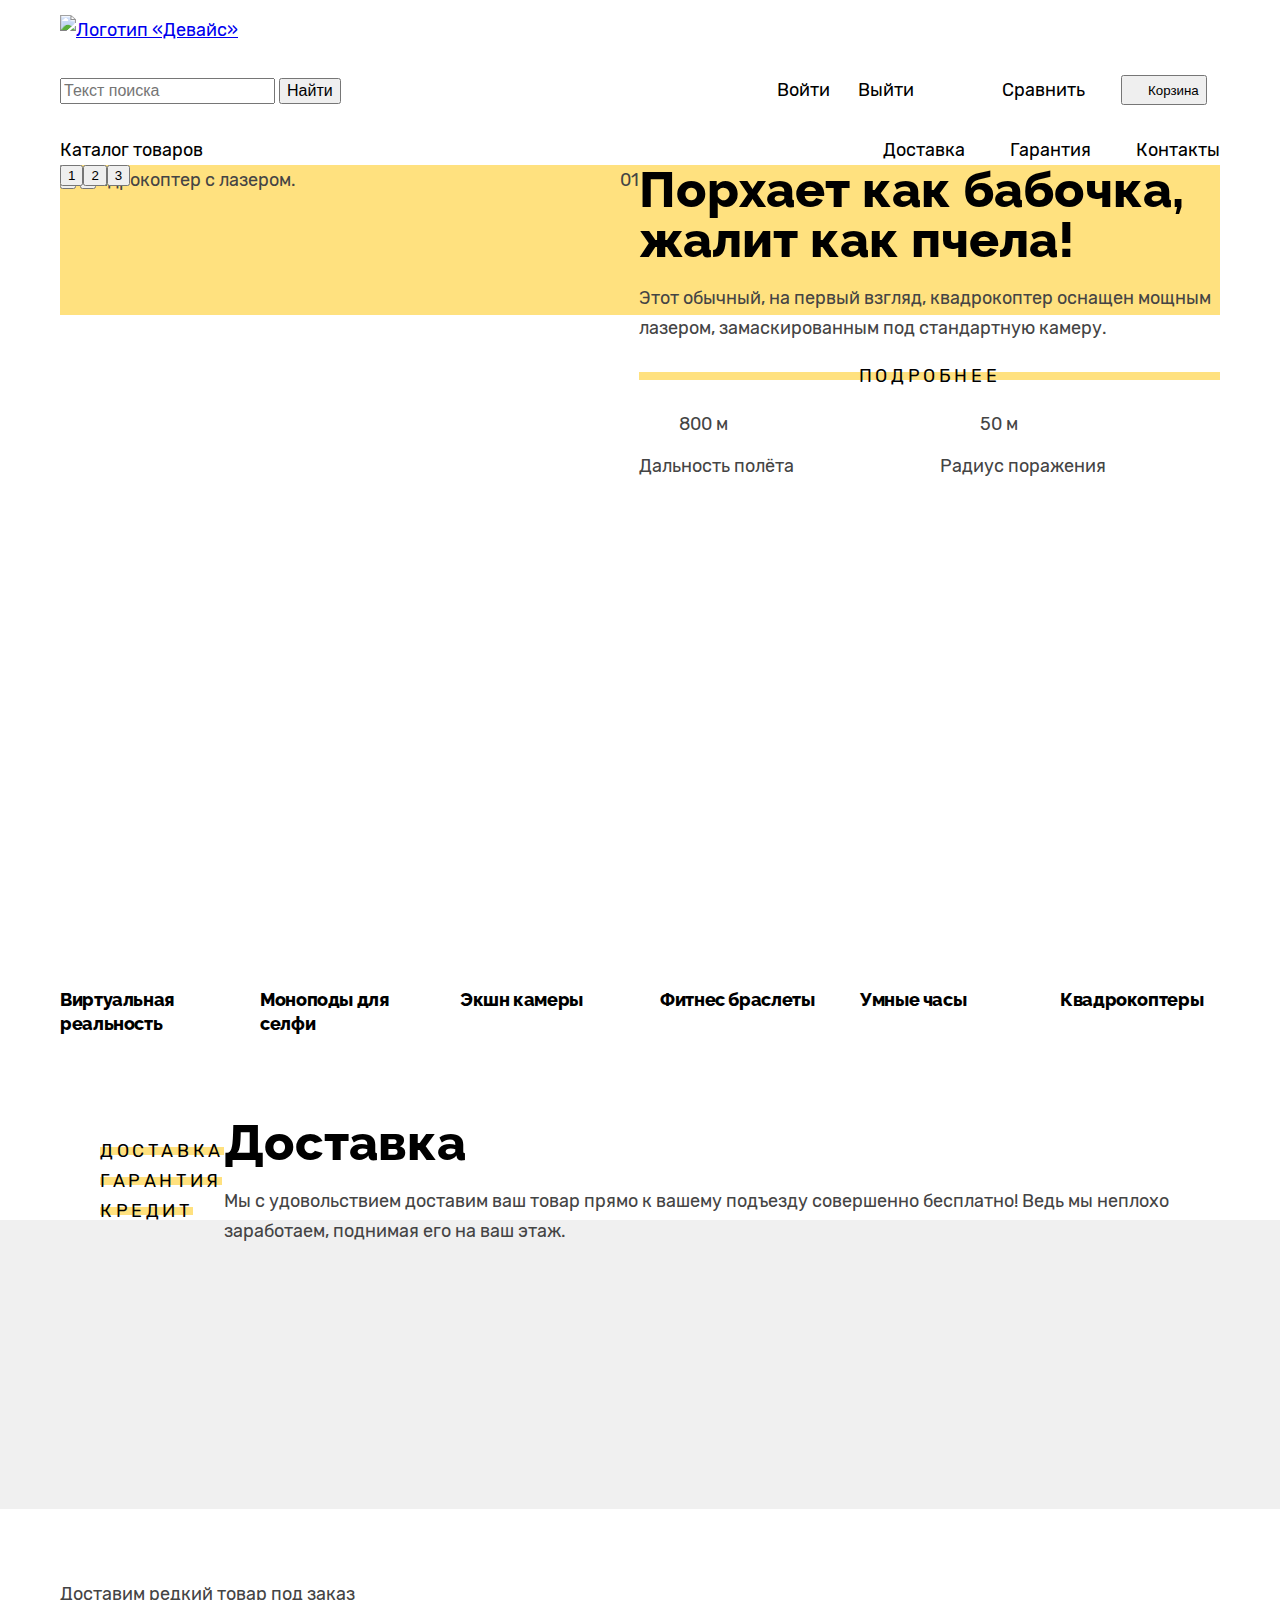
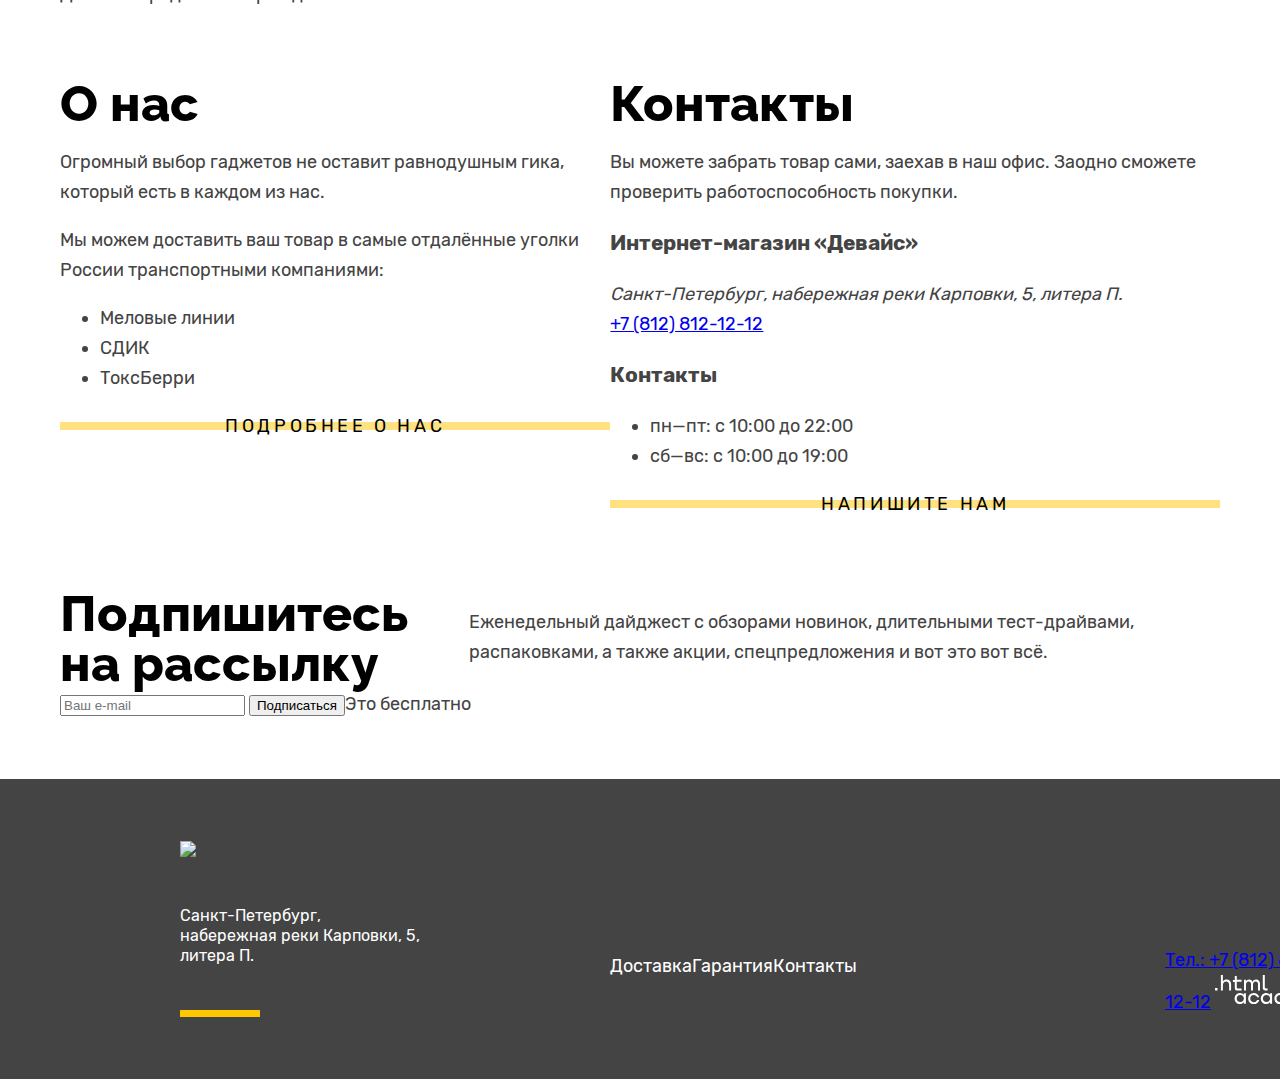
==== index.html @ 14bb74b5 "Исправляет сетки футера и дополняет стили" ====
<!DOCTYPE html>
<html lang="ru">
  <head>
    <meta charset="utf-8">
    <title>HTML Academy: Девайс</title>
    <link rel="stylesheet" href="/styles/styles.css">
  </head>
  <body>
    <header class="page-header container">
      <a class="logo-header-link" href="index.html">
        <img class="logo-header" src="/images/header/logo-header.svg" alt="Логотип «Девайс»">
      </a>
      <div class="navigation-user-wrapper">
        <form class="navigation-user-form" action="https://echo.htmlacademy.ru/" method="post">
          <label class="navigation-user-form-label">
            <input class="navigation-user-form-field text-small-additional" type="search" name="searchquery" placeholder="Текст поиска">
            <span class="visually-hidden">Поиск</span>
          </label>
          <button class="navigation-user-form-button text-small-additional" type="submit">Найти</button>
        </form>
        <ul class="navigation-user-list">
          <li class="navigation-user-item navigation-user-item-wrapper">
            <a class="navigation-user-item-link user-icon" href="#">Войти</a>
            <a class="navigation-user-item-link hidden-menu-item" href="#">Выйти</a>
          </li>
          <li class="navigation-user-item navigation-user-item-wrapper">
            <a class="navigation-user-item-link compare-icon" href="#">Сравнить</a>
            <button class="navigation-item-button cart-icon" type="button">Корзина</button>
            <div class="cart-popover popover-open">
              <ul class="cart-popover-product-list">
                <li class="cart-tooltp-product-item">
                  <p class="cart-popover-product">
                    <img class="cart-popover-product-img" src="images/header/product-selfie-stick.jpg" width="39" height="43" alt="Любительская селфи-палка">
                    <span class="cart-popover-product-text">Любительская селфи-палка</span>
                  </p>
                  <button class="cart-">
                    <span class="visually hidden">Закрыть окно</span>
                  </button>
                </li>
                <li class="cart-tooltp-product-item">
                  <p class="cart-popover-product">
                    <img class="cart-popover-product-img" src="images/header/product-professional-selfie-stick.jpg" width="39" height="43" alt="Профессиональная селфи-палка">
                    <span class="cart-popover-product-text">Профессиональная селфи-палка</span>
                  </p>
                  <button class="cart-">
                    <span class="visually hidden">Закрыть окно</span>
                  </button>
                </li>
              </ul>
              <p class="cart-popover-total">
                <span class="cart-popover-title">Товаров: 2</span>
                <span class="cart-popover-title">Сумма: 2000 ₽</span>
              </p>
              <a class="cart-popover-button" href="cart.html">Открыть корзину</a>
            </div>
          </li>
        </ul>
      </div>
      <nav class="header-navigation">
        <ul class="navigation-list">
          <li class="navigation-item">
            <a class="navigation-link" href="#">Каталог товаров<span class="navigation-link-icon"></span></a>
            <ul class="subcatalog-list">
              <li class="subcatalog-item">
                <a class="subcatalog-link" href="virtual-reality.html">Виртуальная реальность</a>
              </li>
              <li class="subcatalog-item">
                <a class="subcatalog-link" href="monopodes.html">Моноподы для селфи</a>
              </li>
              <li class="subcatalog-item">
                <a class="subcatalog-link" href="action-cams.html">Экшн-камеры</a>
              </li>
              <li class="subcatalog-item">
                <a class="subcatalog-link" href="fitness-trackers.html">Фитнес браслеты</a>
              </li>
              <li class="subcatalog-item">
                <a class="subcatalog-link" href="smartwatches.html">Умные часы</a>
              </li>
              <li class="subcatalog-item">
                <a class="subcatalog-link" href="quadcopters.html">Квадрокоптеры</a>
              </li>
            </ul>
          </li>
          <li class="navigation-item">
            <a class="navigation-link" href="#">Доставка</a>
          </li>
          <li class="navigation-item">
            <a class="navigation-link" href="#">Гарантия</a>
          </li>
          <li class="navigation-item">
            <a class="navigation-link" href="#">Контакты</a>
          </li>
        </ul>
      </nav>
    </header>
    <main class="main-index">
      <h1 class="visually-hidden">Интернет-магазин электроники «Девайс»</h1>
      <section class="promo-slider container">
        <h2 class="visually-hidden">Популярные товары</h2>
        <div class="controls">
          <button class="previous-button" type="button">
            <span class="visually-hidden">Предыдущий товар</span>
          </button>
          <button class="next-button" type="button">
            <span class="visually-hidden">Следующий товар</span>
          </button>
        </div>
        <div class="pagination">
          <button class="dot-button" type="button">
            <span class="visually_hidden">1</span>
          </button>
          <button class="dot-button" type="button">
            <span class="visually_hidden">2</span>
          </button>
          <button class="dot-button" type="button">
            <span class="visually_hidden">3</span>
          </button>
        </div>
        <div class="slide">
          <img class="promo-goods-1" src="/images/index/slider-1.png" width="560" height="560" alt="Квадрокоптер с лазером.">
          <span class="promo-slider-number">01</span>
          <div class="slide-description-wrapper">
            <h3 class="promo-slider-title main-title">Порхает как бабочка, жалит как пчела!</h3>
            <p class="promo-slider-description">
              Этот обычный, на первый взгляд, квадрокоптер оснащен мощным лазером, замаскированным под стандартную камеру.
            </p>
            <a class="promo-slider-button button" href="#">Подробнее</a>
            <dl class="advantage-list">
              <dt class="advantage-description">Дальность полёта</dt>
              <dd class="advantage-title">800 м</dd>
              <dt class="advantage-description">Радиус поражения</dt>
              <dd class="advantage-title">50 м</dd>
            </dl>
          </div>
        </div>
        <div class="slide">
          <img class="promo-goods-2" src="/images/index/slider-2.png" width="560" height="560" alt="Фитнес браслет Пуабэй.">
          <span class="promo-slider-number">02</span>
          <h3 class="promo-slider-title">Худеем правильно!</h3>
          <p class="promo-slider-description">
            Мотивирующие фитнес-браслеты помогут найти в себе силы не пропускать занятия и соблюдать диету.
          </p>
          <a class="promo-slider-button button" href="#">Подробнее</a>
          <dl class="advantage-list">
            <dt class="advantage-description">Без подзарядки</dt>
            <dd class="advantage-title">48 часов</dd>
          </dl>
        </div>
        <div class="slide">
          <img class="promo-goods-3" src="/images/index/slider-3.png" width="560" height="560" alt="Селфи палица.">
          <span class="promo-slider-number">03</span>
          <h3 class="promo-slider-title">Делай селфи, как Бен Стиллер!</h3>
          <p class="promo-slider-description">
            Самая длинная палка для селфи доступна в нашем магазине. Восемь (Восемь, Карл!) метров длиной и весом всего 5 кг.
          </p>
          <a class="promo-slider-button button" href="#">Подробнее</a>
          <dl class="advantage-list">
            <dt class="advantage-description">Длина палки</dt>
            <dd class="advantage-title">8,5 м</dd>
            <dt class="advantage-description">Вес палки</dt>
            <dd class="advantage-title">5 кг</dd>
            <dt class="advantage-description">Материал</dt>
            <dd class="advantage-title">Карбон</dd>
          </dl>
        </div>
      </section>
      <section class="goods-categories container">
        <h2 class="visually-hidden">Категории товаров</h2>
        <ul class="category-list">
          <li class="category-item">
            <a class="category-link" href="virtual-reality.html">Виртуальная реальность</a>
          </li>
          <li class="category-item">
            <a class="category-link" href="monopodes.html">Моноподы для селфи</a>
          </li>
          <li class="category-item">
            <a class="category-link" href="action-cams.html">Экшн камеры</a>
          </li>
          <li class="category-item">
            <a class="category-link" href="fitness-trackers.html">Фитнес браслеты</a>
          </li>
          <li class="category-item">
            <a class="category-link" href="smartwatches.html">Умные часы</a>
          </li>
          <li class="category-item">
            <a class="category-link" href="quadcopters.html">Квадрокоптеры</a>
          </li>
        </ul>
      </section>
      <section class="services">
        <h2 class="visually-hidden">Сервисы</h2>
        <div class="services-wrapper container">
          <ul class="services-list">
            <li class="services-item services-item-active">
              <button class="services-button button button-active" type="button">Доставка</button>
            </li>
            <li class="services-item">
              <button class="services-button button" type="button">Гарантия</button>
            </li>
            <li class="services-item">
              <button class="services-button button" type="button">Кредит</button>
            </li>
          </ul>
          <div class="service-description service-description-active">
            <h3 class="services-title main-title">Доставка</h3>
            <p class="services-description">
              Мы с удовольствием доставим ваш товар прямо
              к вашему подъезду совершенно бесплатно! Ведь
              мы неплохо заработаем, поднимая его на ваш этаж.
            </p>
          </div>
          <div class="service-description">
            <h3 class="services-title main-title">Гарантия</h3>
            <p class="services-description">
              Если из-за возгорания купленного у нас товара у вас
              сгорит дом — не переживайте, мы выдадим вам новый.
              Товар, не дом, конечно же.
            </p>
          </div>
          <div class="service-description">
            <h3 class="services-title main-title">Кредит</h3>
              <p class="services-description">
                Залезть в долговую яму стало проще!
                Кредитные консультанты подберут для вас наиболее выгодные условия кредита.
                Выгодные для банка, разумеется.
              </p>
          </div>
        </div>
      </section>
      <section class="special-offer container">
        <h2 class="visually-hidden"><span class="visually-hidden">Дополнительная услуга</span></h2>
        <p class="special-offer-text">
          Доставим редкий товар под заказ
        </p>
      </section>
      <section class="company-info container">
        <h2 class="visually-hidden">О компании и контакты</h2>
        <section class="about-us">
          <h2 class="abouts-us-title main-title">О нас</h2>
          <p class="about-us-text">
            Огромный выбор гаджетов не оставит равнодушным гика, который есть в каждом из нас.
          </p>
          <p class="about-us-text">
            Мы можем доставить ваш товар в самые отдалённые уголки России транспортными компаниями:
          </p>
          <ul class="about-us-list">
            <li class="about-us-item">Меловые линии</li>
            <li class="about-us-item">СДИК</li>
            <li class="about-us-item">ТоксБерри</li>
          </ul>
          <a class="about-us-button button" href="about.html">Подробнее о нас</a>
        </section>
        <section class="contacts">
          <h2 class="contacts-title main-title">Контакты</h2>
          <p class="contacts-text">
            Вы можете забрать товар сами, заехав в наш офис. Заодно сможете проверить работоспособность покупки.
          </p>
          <h3 class="contacts-subtitle">Интернет-магазин «Девайс»</h3>
          <div class="contacts-text">
            <address class="contacts-text">
              Санкт-Петербург, набережная реки Карповки, 5, литера П.
            </address>
            <a class="contacts-phone" href="tel:+7(812)812-12-12">+7 (812) 812-12-12</a>
          </div>
          <h3 class="contacts-subtitle">Контакты</h3>
          <ul class="contacts-text">
            <li class="contacts-text-working-hours">пн—пт: с <time>10:00</time> до <time>22:00</time></li>
            <li class="contacts-text-working-hours">сб—вс: с <time>10:00</time> до <time>19:00</time></li>
          </ul>
          <a class="contacts-button button" href="contact_us.html">Напишите нам</a>
        </section>
      </section>
      <section class="subscription container">
        <div class="subscription-title-description-wrapper">
          <h2 class="subscription-title main-title">Подпишитесь на рассылку</h2>
          <p class="subscription-description">
            Еженедельный дайджест с обзорами новинок,
            длительными тест-драйвами, распаковками, а также акции, спецпредложения и вот это вот всё.
          </p>
        </div>
        <div class="subscription-form-wrapper">
          <form class="subscription-form" action="https://echo.htmlacademy.ru/" method="post">
            <label class="subscription-form-label">
              <span class="visually-hidden"> Поле подписки на рассылку</span>
              <input class="subscription-form-field" name="e-mail" type="email" placeholder="Ваш e-mail">
            </label>
            <button class="subscription-form-button">Подписаться</button>
          </form>
          <span class="subscription-form-text">Это бесплатно</span>
        </div>
      </section>
    </main>
    <footer class="page-footer">
      <div class="footer-wrapper container">
        <div class="logo-address-wrapper">
          <img class="logo-footer" src="/images/footer/logo-footer.svg" alt="Логотип «Девайс»">
          <address class="footer-address text-small-additional">
          Санкт-Петербург, набережная реки Карповки, 5, литера П.
          </address>
        </div>
        <div class="navigation-social-wrapper">
          <nav class="footer-navigation">
            <ul class="footer-navigation-list">
              <li class="footer-navigation-item second-title-white">Доставка</li>
              <li class="footer-navigation-item second-title-white">Гарантия</li>
              <li class="footer-navigation-item second-title-white">Контакты</li>
            </ul>
          </nav>
          <ul class="footer-social-list">
            <li class="footer-social-item">
              <a class="footer-social-link footer-social-tg" href="https://t.me/htmlacademy">
                <span class="visually-hidden">Телеграмм</span>
              </a>
            </li>
            <li class="footer-social-item">
              <a class="footer-social-link footer-social-yt" href="https://www.youtube.com/user/htmlacademyru">
                <span class="visually-hidden">Ютуб</span>
              </a>
            </li>
            <li class="footer-social-item">
              <a class="footer-social-link footer-social-tw" href="https://twitter.com/htmlacademy_ru">
                <span class="visually-hidden">Твиттер</span>
              </a>
            </li>
          </ul>
        </div>
        <div class="phone-author-wrapper">
          <a class="footer-phone" href="tel:+78128121212">Тел.: +7 (812) 812-12-12</a>
          <a class="footer-author-logo-link" href="https://htmlacademy.ru/">
            <svg class="footer-author-logo" width="115" height="33" xmlns="http://www.w3.org/2000/svg" aria-label="Логотип htmlacademy">
              <path fill="none" d="M0 12.9v2.6h2.5v-2.6H0ZM11.6 4.5c-1.6 0-2.8.7-3.6 1.7h-.1V0h-2v15.5h2v-5.3c0-2.1 1.3-3.6 3.3-3.6 1.8 0 2.9 1.4 2.9 3.2v5.7h2V9.4c.1-3-1.8-4.9-4.5-4.9ZM26.6 4.8h-4.8V1.1h-2v3.8h-1.9v2h1.9v6c0 1.7 1 2.7 2.7 2.7h4.1v-2h-3.7c-.7 0-1.1-.4-1.1-1.1V6.8h4.8v-2ZM41.1 4.6c-1.6 0-2.9.8-3.5 2.1h-.1c-.6-1.2-1.8-2.1-3.4-2.1-1.4 0-2.5.8-3.1 1.8h-.1V4.8H29v10.6h2V10c0-2 1-3.5 2.6-3.5 1.5 0 2.4 1 2.4 2.6v6.3h2V9.8c0-2.4 1.4-3.3 2.6-3.3 1.5 0 2.4 1 2.4 2.6v6.3h2V8.9c.1-2.5-1.4-4.3-3.9-4.3ZM47.8 12.7c0 1.7 1 2.7 2.8 2.7h2v-2h-1.7c-.7 0-1.1-.4-1.1-1.1V0h-2v12.7ZM28.9 19.7c-.9-1.1-2.2-1.8-3.9-1.8-3.1 0-5.4 2.3-5.4 5.6s2.3 5.6 5.4 5.6c1.8 0 3-.8 3.8-1.9h.1v1.6h2V18.2h-2v1.5Zm-3.6 7.4c-2.2 0-3.6-1.6-3.6-3.6s1.4-3.6 3.6-3.6 3.6 1.6 3.6 3.6c0 1.9-1.4 3.6-3.6 3.6ZM44.2 22c-.5-2.4-2.6-4.1-5.4-4.1a5.4 5.4 0 0 0-5.6 5.6c0 3.1 2.2 5.6 5.6 5.6 2.8 0 4.9-1.8 5.4-4.2h-2.1a3.4 3.4 0 0 1-3.3 2.3c-2.2 0-3.6-1.6-3.6-3.6s1.4-3.6 3.6-3.6c1.6 0 2.8 1 3.3 2.2h2.1V22ZM55.1 19.7c-.9-1.1-2.2-1.8-3.9-1.8-3.1 0-5.4 2.3-5.4 5.6s2.3 5.6 5.4 5.6c1.8 0 3-.8 3.8-1.9h.1v1.6h2V18.2h-2v1.5Zm-3.6 7.4c-2.2 0-3.6-1.6-3.6-3.6s1.4-3.6 3.6-3.6 3.6 1.6 3.6 3.6c0 1.9-1.5 3.6-3.6 3.6ZM68.7 19.8c-.9-1.1-2.2-1.9-3.9-1.9-3.1 0-5.4 2.3-5.4 5.6s2.2 5.6 5.4 5.6c1.7 0 3-.8 3.8-1.8h.1v1.5h2V13.4h-2v6.4Zm-3.6 7.3c-2.2 0-3.6-1.6-3.6-3.6s1.4-3.6 3.6-3.6 3.6 1.6 3.6 3.6c-.1 2-1.5 3.6-3.6 3.6ZM78.3 17.9c-3.3 0-5.5 2.5-5.5 5.6 0 3 2.1 5.6 5.5 5.6 2.5 0 4.5-1.3 5.2-3.6h-2.1c-.5 1-1.6 1.6-3 1.6-1.9 0-3.3-1.3-3.4-2.9h8.8c.2-3.6-2-6.3-5.5-6.3Zm0 1.9c1.7 0 3 1 3.3 2.6h-6.5c.3-1.5 1.5-2.6 3.2-2.6ZM98.2 17.9c-1.6 0-2.9.8-3.6 2h-.1c-.6-1.2-1.8-2-3.4-2-1.4 0-2.5.7-3.1 1.8v-1.5h-1.9v10.6h2v-5.4c0-2 1-3.4 2.6-3.5 1.5 0 2.4 1 2.4 2.6v6.3h2v-5.6c0-2.4 1.4-3.3 2.6-3.3 1.5 0 2.4 1 2.4 2.6v6.3h2v-6.5c.1-2.6-1.4-4.4-3.9-4.4ZM109.4 27l-3.6-8.9h-2.2l4.8 11.6c-.3.9-.7 1.2-1.7 1.2h-2.5v2h2.5c1.8 0 2.8-.8 3.5-2.6l4.7-12.2h-2.1l-3.4 8.9Z" fill="none"/>
            </svg>
          </a>
        </div>
      </div>
    </footer>
  </body>
</html>
---- styles/styles.css ----
/* FONTS */
@font-face {
  font-family: "Raleway";
  font-style: normal;
  font-weight: 800;
  src: url("../fonts/raleway/raleway-800.woff2") format(woff2);
  font-display: swap;
}

@font-face {
  font-family: "Rubik";
  font-style: normal;
  font-weight: 400;
  src: url("../fonts/rubik/rubik-400.woff2") format(woff2);
  font-display: swap;
}

@font-face {
  font-family: "Rubik";
  font-style: normal;
  font-weight: 700;
  src: url("../fonts/rubik/rubik-700.woff2") format(woff2);
  font-display: swap;
}

/* COMMON STYLES */
html {
  height: 100%;
}

body {
  display: flex;
  flex-direction: column;
  min-height: 100%;
  width: 100%;
  margin: 0;
  font-family: "Rubik", sans-serif;
  font-style: normal;
  font-weight: 400;
  font-size: 18px;
  line-height: 30px;
  color: #444444;
  background-color: #ffffff;
}

*, ::before, ::after {
  box-sizing: border-box;
}

.container {
  width: 1240px;
  padding: 0 40px;
  margin: 0 auto;
}

img {
  display: block;
  max-width: 100%;
  object-fit: contain;
}

.visually-hidden {
  clip: rect(0 0 0 0);
  -webkit-clip-path: inset(50%);
          clip-path: inset(50%);
  height: 1px;
  overflow: hidden;
  position: absolute;
  white-space: nowrap;
  width: 1px;
}

/* TEXT, TITLES AND LINKS */
/* Text */
.text-bold {
  font-weight: 700;
  line-height: 20px;
  letter-spacing: -0.02em;
  color: #000000;
}

.text-small {
  font-size: 14px;
  line-height: 20px;
  color: #000000;
}

.text-small-additional {
  font-size: 16px;
  line-height: 20px;
  color: #000000;
}

/* Titles */
.main-title {
  padding: 0;
  margin: 0;
  font-family: "Raleway", sans-serif;
  font-style: normal;
  font-weight: 800;
  font-size: 50px;
  line-height: 50px;
  color: #000000;
}

.second-title {
  padding: 0;
  margin: 0;
  font-family: "Raleway", sans-serif;
  font-style: normal;
  font-weight: 800;
  font-size: 18px;
  line-height: 21px;
  letter-spacing: 0.2em;
  text-transform: uppercase;
  color: #000000;
}

.second-title-white {
  color: #ffffff;
}

.third-title {
  padding: 0;
  margin: 0;
  font-style: normal;
  font-weight: 700;
  font-size: 24px;
  line-height: 30px;
  color: #000000;
}

/* Links */
.link {
  font-style: normal;
  font-weight: 400;
  font-size: 18px;
  line-height: 30px;
  color: #000000;
}

.link-small {
  font-size: 16px;
  line-height: 20px;
  text-decoration-line: underline;
  color: #000000;
}

/* BUTTONS */
.button {
  position: relative;
  display: block;
  font-family: "Raleway";
  font-weight: 800;
  font-size: 18px;
  line-height: 21px;
  text-align: center;
  letter-spacing: 0.2em;
  text-transform: uppercase;
  text-decoration-line: none;
  color: #000000;
  padding: 0;
  border: none;
  font: inherit;
  background-color: transparent;
  cursor: pointer;
}

.button::before {
  position: absolute;
  top: 50%;
  left: 0;
  width: 100%;
  height: 8px;
  background-color: #ffe17f;
  transform: translateY(-4px);
  z-index: -1;
  content: "";
}

/* HEADER */
/* Common Layout */
.page-header {
  display: grid;
  grid-template-rows: repeat(3, 1fr);
  row-gap: 30px;
  padding-top: 15px;
}

/* User Menu */
.navigation-user-wrapper {
  display: flex;
  flex-wrap: wrap;
  justify-content: space-between;
  align-items: center;
}

.navigation-user-form {
  width: 517px;
  margin-right: 26px;
}

.navigation-user-list {
  display: flex;
  flex-wrap: wrap;
  padding: 0;
  margin: 0;
  list-style-type: none;
}

.navigation-user-item-wrapper {
  display: flex;
  flex-wrap: wrap;
}

.navigation-user-item-wrapper:first-child {
  min-width: 230px;
}

.navigation-user-item-wrapper:last-child {
  margin-left: auto;
  min-width: 240px;
}

.navigation-user-item-link {
  display: block;
  color: #000000;
  text-decoration-line: none;
}

.user-icon {
  padding-left: 27px;
  margin-right: 28px;
}

.compare-icon {
  padding-left: 22px;
  margin-right: 36px;
}

.cart-icon {
  padding-left: 25px;
}

/* Cart Popover */
.popover-open {
  display: none;
}

.cart-popover-product-list {
  list-style-type: none;
  margin: 0;
  padding: 0;
}

.cart-popover-product {
  display: flex;
}

.cart-popover-total {
  display: flex;
  justify-content: space-between;
}

/* Navigation menu */
.navigation-list {
  display: flex;
  flex-wrap: wrap;
  list-style-type: none;
}

.subcatalog-list {
  display: none;
}

.navigation-list {
  margin: 0;
  padding: 0;
  list-style-type: none;
}

.navigation-item:not(:last-child) {
  margin-right: 45px;
}

.navigation-item:first-child {
  margin-right: auto;
}

.navigation-link {
  display: block;
  color: #000000;
  text-decoration-line: none;
}

/* MAIN PAGE */
/* Section - Slider */
.promo-slider {
  position: relative;
  margin-bottom: 70px;
}

.controls {
  position: absolute;
}

.pagination {
  position: absolute;
}

.slide {
  display: flex;
  background: linear-gradient(180deg, #ffe17f 150px, white 150px);
}

.promo-slider-button {
  z-index: 1;
}

.slide:nth-child(5), .slide:nth-child(6) {
  display: none;
}

.advantage-list {
  display: grid;
  grid-template-columns: 1fr 1fr;
  grid-template-rows: 1fr 1fr;
  column-gap: 20px;
  row-gap: 12px;
}

.advantage-description {
  order: 1;
}

/* Section – Categories */
.goods-categories {
  margin-bottom: 70px;
}

.category-list {
  display: flex;
  flex-wrap: wrap;
  list-style-type: none;
  padding: 0;
  margin: 0;
}

.category-item {
  width: 160px;
  min-height: 253px;
}

.category-item:not(:last-child) {
  margin-right: 40px;
}

.category-link {
  display: block;
  padding-top: 193px;
  text-decoration: none;
  font-family: 'Raleway';
  font-style: normal;
  font-weight: 800;
  font-size: 18px;
  line-height: 24px;
  letter-spacing: -0.02em;
  color: #000000;
}

/* Section – Services */
.services {
  min-height: 391px;
  background: linear-gradient(180deg, white 102px, #F0F0F0 102px);
  margin-bottom: 70px;
}

.services-list {
  z-index: 1;
  list-style-type: none;
}

.services-wrapper {
  display: flex;
}

.service-description {
  display: none;
}

.service-description-active {
  display: block;
}

/* Section – Special offer */
.special-offer {
  margin-bottom: 70px;
}

/* Section – Company info */
.company-info {
  display: flex;
  margin-bottom: 70px;
}

/* Section – Subscription */
.subscription {
  margin-bottom: 60px;
}

.subscription-title-description-wrapper {
  display: flex;
}

.subscription-form-wrapper {
  display: flex;
}

/* MONOPODES PAGE */
/* Inner Header */
.breadcrumbs {
  display: flex;
  flex-wrap: wrap;
}

/* Main Catalog */
.catalog-products {
  display: flex;
}

/* Search Results */
.sort-order-menu {
  display: flex;
  flex-wrap: wrap;
}

.product-list-container {
  padding: 70px 40px 78px;
  margin-bottom: 44px;
}

.product-list {
  display: grid;
  grid-template-columns: 1fr 1fr;
  grid-template-rows: 1fr 1fr;
  row-gap: 44px;
  column-gap: 40px;;
  margin: 0 auto;
}

.product-card {
  display: flex;
  flex-direction: column;
}

.product-card-description {
  display: flex;
  flex-wrap: wrap;
  justify-content: space-between;
  align-items: center;
}

.product-list-button-more {
  margin: 0 auto;
  margin-bottom: 44px;
}

/* Pagination */
.pagination-container {
  display: flex;
  margin: 0 auto;
}

.pagination {
  display: flex;
}

/* FOOTER */
.page-footer {
  background-color: #444444;
  padding: 62px 140px;
}

.footer-wrapper {
  display: flex;
  justify-content: space-between;
  align-items: flex-end;
  /* grid-template-columns: 239px 119px 444px 183px 175px;
  grid-template-rows: 1fr 35px 1fr 62px 1fr; */
}

.logo-address-wrapper {
  align-self: flex-start;
  width: 240px;
}

.logo-footer {
  margin-bottom: 35px;
}

.footer-address {
  position: relative;
  min-height: 111px;
  color: #ffffff;
  font-style: normal;
}

.footer-address::after {
  position: absolute;
  bottom: 0;
  left: 0;
  width: 80px;
  height: 7px;
  content: "";
  background-color: #ffc700;
}

.navigation-social-wrapper {
  width: 445px;
}

.footer-navigation {
}

.footer-navigation-list {
  display: flex;
  flex-wrap: wrap;
  list-style-type: none;
}

.footer-social-list {
  display: flex;
  flex-wrap: wrap;
  list-style-type: none;
}

.phone-author-wrapper {
  width: 175px;
}

.footer-phone {
}

.footer-author-logo-link {
}

.footer-author-logo path {
  fill: white;
}
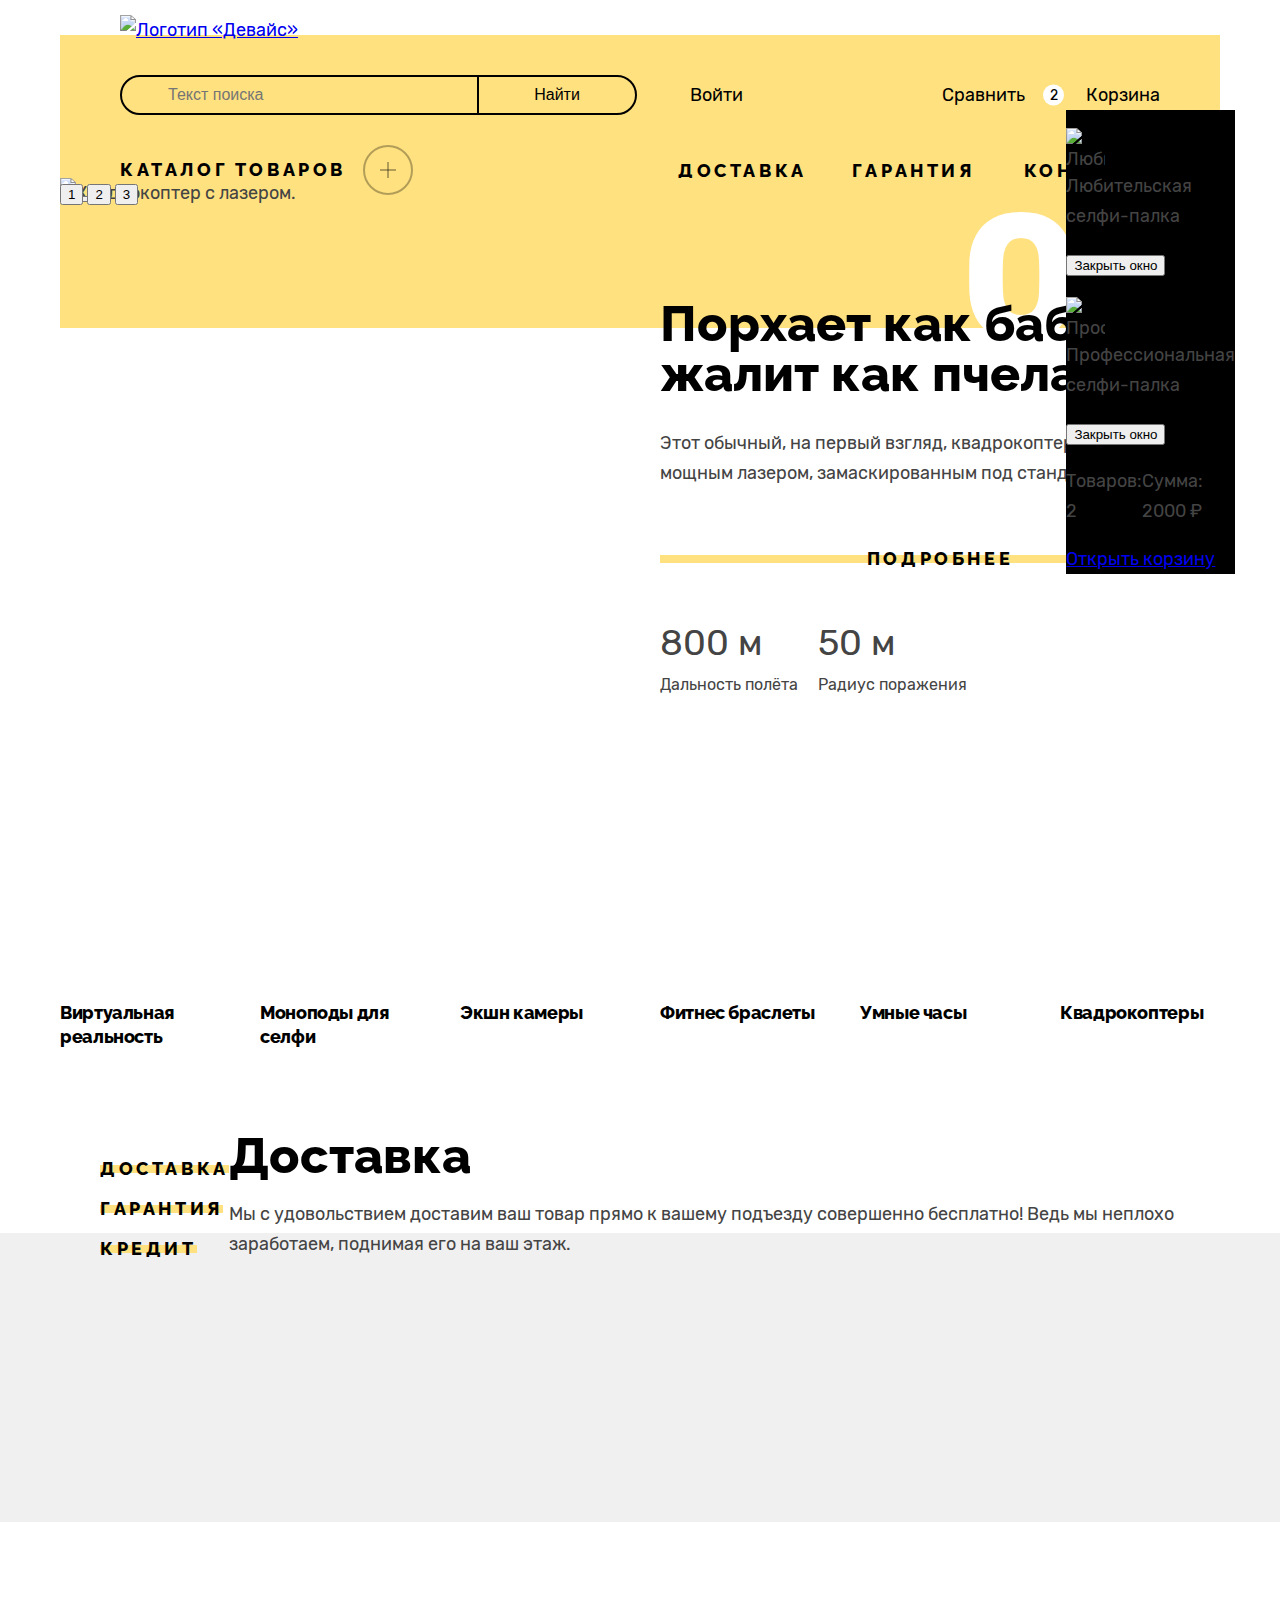
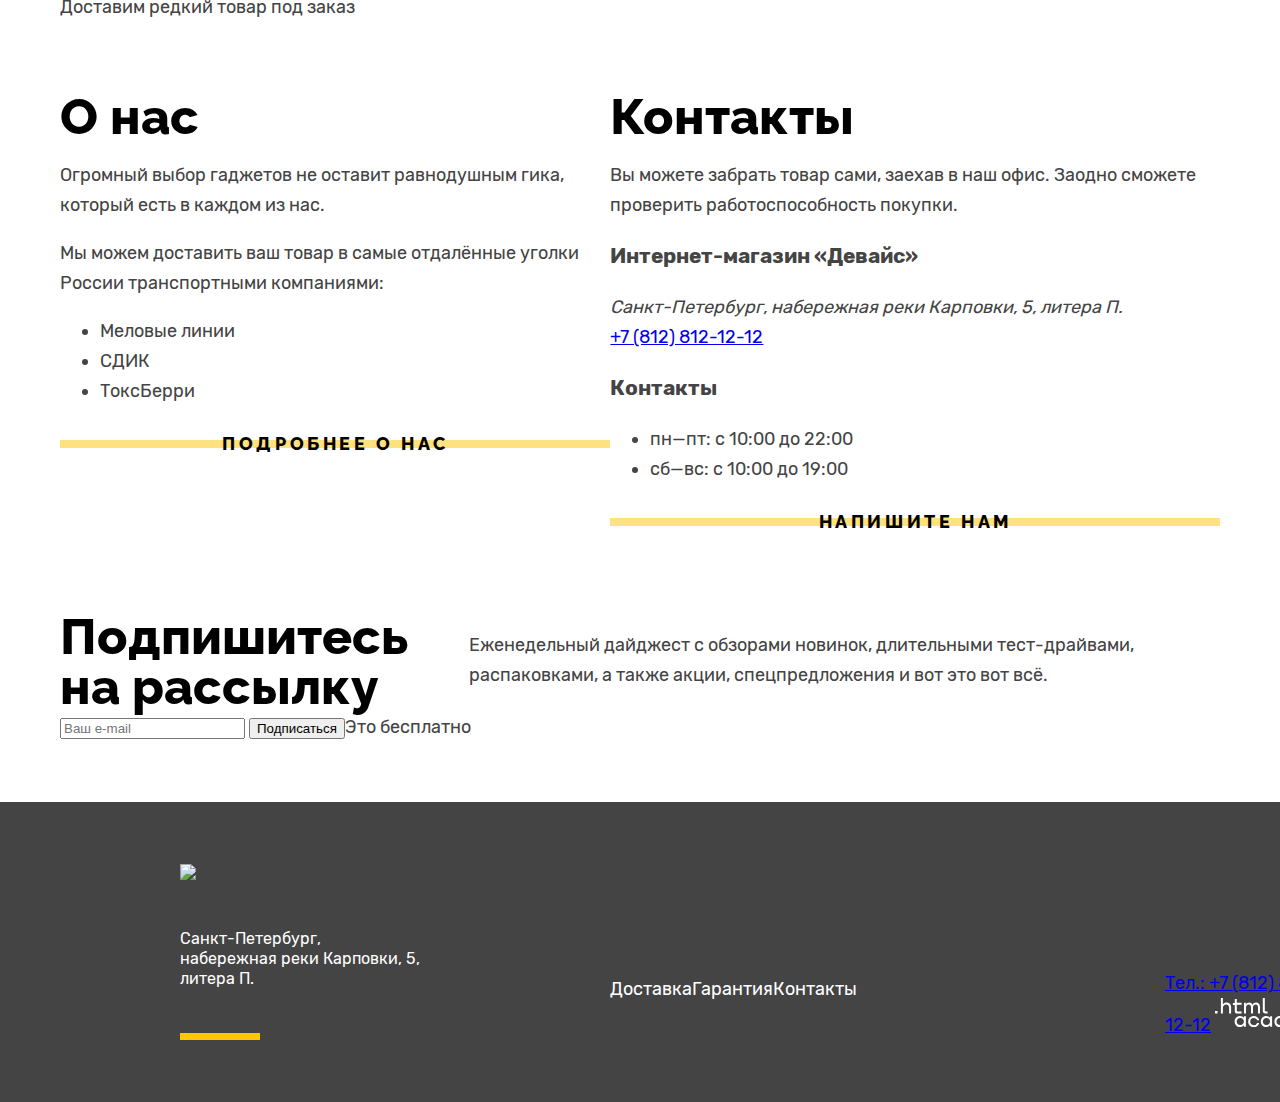
==== commit cdb67fd1: "Добавляет стили хэдера и первого экрана главной страницы" ====
--- a/index.html
+++ b/index.html
@@ -11,7 +11,7 @@
         <img class="logo-header" src="/images/header/logo-header.svg" alt="Логотип «Девайс»">
       </a>
       <div class="navigation-user-wrapper">
-        <form class="navigation-user-form" action="https://echo.htmlacademy.ru/" method="post">
+        <form class="navigation-user-form text-small-additional" action="https://echo.htmlacademy.ru/" method="post">
           <label class="navigation-user-form-label">
             <input class="navigation-user-form-field text-small-additional" type="search" name="searchquery" placeholder="Текст поиска">
             <span class="visually-hidden">Поиск</span>
@@ -19,16 +19,20 @@
           <button class="navigation-user-form-button text-small-additional" type="submit">Найти</button>
         </form>
         <ul class="navigation-user-list">
-          <li class="navigation-user-item navigation-user-item-wrapper">
-            <a class="navigation-user-item-link user-icon" href="#">Войти</a>
-            <a class="navigation-user-item-link hidden-menu-item" href="#">Выйти</a>
-          </li>
-          <li class="navigation-user-item navigation-user-item-wrapper">
-            <a class="navigation-user-item-link compare-icon" href="#">Сравнить</a>
-            <button class="navigation-item-button cart-icon" type="button">Корзина</button>
+          <li class="navigation-user-item navigation-user-item-login navigation-user-item-main">
+            <a class="navigation-user-link" href="#">Войти</a>
+          </li>
+          <li class="navigation-user-item navigation-user-item-logout navigation-user-item-hidden">
+            <a class="navigation-user-link" href="#">Выйти</a>
+          </li>
+          <li class="navigation-user-item navigation-user-item-compare">
+            <a class="navigation-user-link" href="#">Сравнить</a>
+          </li>
+          <li class="navigation-user-item navigation-user-item-cart">
+            <button class="navigation-user-link navigation-user-item-cart" type="button">Корзина</button>
             <div class="cart-popover popover-open">
               <ul class="cart-popover-product-list">
-                <li class="cart-tooltp-product-item">
+                <li class="cart-popover-product-item">
                   <p class="cart-popover-product">
                     <img class="cart-popover-product-img" src="images/header/product-selfie-stick.jpg" width="39" height="43" alt="Любительская селфи-палка">
                     <span class="cart-popover-product-text">Любительская селфи-палка</span>
@@ -59,36 +63,36 @@
       <nav class="header-navigation">
         <ul class="navigation-list">
           <li class="navigation-item">
-            <a class="navigation-link" href="#">Каталог товаров<span class="navigation-link-icon"></span></a>
+            <a class="navigation-link navigation-link-button second-title" href="#">Каталог товаров<span class="navigation-link-icon"></span></a>
             <ul class="subcatalog-list">
               <li class="subcatalog-item">
-                <a class="subcatalog-link" href="virtual-reality.html">Виртуальная реальность</a>
-              </li>
-              <li class="subcatalog-item">
-                <a class="subcatalog-link" href="monopodes.html">Моноподы для селфи</a>
-              </li>
-              <li class="subcatalog-item">
-                <a class="subcatalog-link" href="action-cams.html">Экшн-камеры</a>
-              </li>
-              <li class="subcatalog-item">
-                <a class="subcatalog-link" href="fitness-trackers.html">Фитнес браслеты</a>
-              </li>
-              <li class="subcatalog-item">
-                <a class="subcatalog-link" href="smartwatches.html">Умные часы</a>
-              </li>
-              <li class="subcatalog-item">
-                <a class="subcatalog-link" href="quadcopters.html">Квадрокоптеры</a>
+                <a class="subcatalog-link link-small" href="virtual-reality.html">Виртуальная реальность</a>
+              </li>
+              <li class="subcatalog-item">
+                <a class="subcatalog-link link-small" href="monopodes.html">Моноподы для селфи</a>
+              </li>
+              <li class="subcatalog-item">
+                <a class="subcatalog-link link-small" href="action-cams.html">Экшн-камеры</a>
+              </li>
+              <li class="subcatalog-item">
+                <a class="subcatalog-link link-small" href="fitness-trackers.html">Фитнес браслеты</a>
+              </li>
+              <li class="subcatalog-item">
+                <a class="subcatalog-link link-small" href="smartwatches.html">Умные часы</a>
+              </li>
+              <li class="subcatalog-item">
+                <a class="subcatalog-link link-small" href="quadcopters.html">Квадрокоптеры</a>
               </li>
             </ul>
           </li>
           <li class="navigation-item">
-            <a class="navigation-link" href="#">Доставка</a>
+            <a class="navigation-link second-title" href="#">Доставка</a>
           </li>
           <li class="navigation-item">
-            <a class="navigation-link" href="#">Гарантия</a>
+            <a class="navigation-link second-title" href="#">Гарантия</a>
           </li>
           <li class="navigation-item">
-            <a class="navigation-link" href="#">Контакты</a>
+            <a class="navigation-link second-title" href="#">Контакты</a>
           </li>
         </ul>
       </nav>
@@ -105,7 +109,7 @@
             <span class="visually-hidden">Следующий товар</span>
           </button>
         </div>
-        <div class="pagination">
+        <div class="pagination-slider">
           <button class="dot-button" type="button">
             <span class="visually_hidden">1</span>
           </button>
@@ -117,9 +121,9 @@
           </button>
         </div>
         <div class="slide">
-          <img class="promo-goods-1" src="/images/index/slider-1.png" width="560" height="560" alt="Квадрокоптер с лазером.">
-          <span class="promo-slider-number">01</span>
+          <img class="promo-goods" src="/images/index/slider-1.png" width="560" height="560" alt="Квадрокоптер с лазером.">
           <div class="slide-description-wrapper">
+            <span class="promo-slider-number">01</span>
             <h3 class="promo-slider-title main-title">Порхает как бабочка, жалит как пчела!</h3>
             <p class="promo-slider-description">
               Этот обычный, на первый взгляд, квадрокоптер оснащен мощным лазером, замаскированным под стандартную камеру.
@@ -134,7 +138,7 @@
           </div>
         </div>
         <div class="slide">
-          <img class="promo-goods-2" src="/images/index/slider-2.png" width="560" height="560" alt="Фитнес браслет Пуабэй.">
+          <img class="promo-goods" src="/images/index/slider-2.png" width="560" height="560" alt="Фитнес браслет Пуабэй.">
           <span class="promo-slider-number">02</span>
           <h3 class="promo-slider-title">Худеем правильно!</h3>
           <p class="promo-slider-description">
@@ -147,7 +151,7 @@
           </dl>
         </div>
         <div class="slide">
-          <img class="promo-goods-3" src="/images/index/slider-3.png" width="560" height="560" alt="Селфи палица.">
+          <img class="promo-goods" src="/images/index/slider-3.png" width="560" height="560" alt="Селфи палица.">
           <span class="promo-slider-number">03</span>
           <h3 class="promo-slider-title">Делай селфи, как Бен Стиллер!</h3>
           <p class="promo-slider-description">
@@ -328,7 +332,7 @@
           <a class="footer-phone" href="tel:+78128121212">Тел.: +7 (812) 812-12-12</a>
           <a class="footer-author-logo-link" href="https://htmlacademy.ru/">
             <svg class="footer-author-logo" width="115" height="33" xmlns="http://www.w3.org/2000/svg" aria-label="Логотип htmlacademy">
-              <path fill="none" d="M0 12.9v2.6h2.5v-2.6H0ZM11.6 4.5c-1.6 0-2.8.7-3.6 1.7h-.1V0h-2v15.5h2v-5.3c0-2.1 1.3-3.6 3.3-3.6 1.8 0 2.9 1.4 2.9 3.2v5.7h2V9.4c.1-3-1.8-4.9-4.5-4.9ZM26.6 4.8h-4.8V1.1h-2v3.8h-1.9v2h1.9v6c0 1.7 1 2.7 2.7 2.7h4.1v-2h-3.7c-.7 0-1.1-.4-1.1-1.1V6.8h4.8v-2ZM41.1 4.6c-1.6 0-2.9.8-3.5 2.1h-.1c-.6-1.2-1.8-2.1-3.4-2.1-1.4 0-2.5.8-3.1 1.8h-.1V4.8H29v10.6h2V10c0-2 1-3.5 2.6-3.5 1.5 0 2.4 1 2.4 2.6v6.3h2V9.8c0-2.4 1.4-3.3 2.6-3.3 1.5 0 2.4 1 2.4 2.6v6.3h2V8.9c.1-2.5-1.4-4.3-3.9-4.3ZM47.8 12.7c0 1.7 1 2.7 2.8 2.7h2v-2h-1.7c-.7 0-1.1-.4-1.1-1.1V0h-2v12.7ZM28.9 19.7c-.9-1.1-2.2-1.8-3.9-1.8-3.1 0-5.4 2.3-5.4 5.6s2.3 5.6 5.4 5.6c1.8 0 3-.8 3.8-1.9h.1v1.6h2V18.2h-2v1.5Zm-3.6 7.4c-2.2 0-3.6-1.6-3.6-3.6s1.4-3.6 3.6-3.6 3.6 1.6 3.6 3.6c0 1.9-1.4 3.6-3.6 3.6ZM44.2 22c-.5-2.4-2.6-4.1-5.4-4.1a5.4 5.4 0 0 0-5.6 5.6c0 3.1 2.2 5.6 5.6 5.6 2.8 0 4.9-1.8 5.4-4.2h-2.1a3.4 3.4 0 0 1-3.3 2.3c-2.2 0-3.6-1.6-3.6-3.6s1.4-3.6 3.6-3.6c1.6 0 2.8 1 3.3 2.2h2.1V22ZM55.1 19.7c-.9-1.1-2.2-1.8-3.9-1.8-3.1 0-5.4 2.3-5.4 5.6s2.3 5.6 5.4 5.6c1.8 0 3-.8 3.8-1.9h.1v1.6h2V18.2h-2v1.5Zm-3.6 7.4c-2.2 0-3.6-1.6-3.6-3.6s1.4-3.6 3.6-3.6 3.6 1.6 3.6 3.6c0 1.9-1.5 3.6-3.6 3.6ZM68.7 19.8c-.9-1.1-2.2-1.9-3.9-1.9-3.1 0-5.4 2.3-5.4 5.6s2.2 5.6 5.4 5.6c1.7 0 3-.8 3.8-1.8h.1v1.5h2V13.4h-2v6.4Zm-3.6 7.3c-2.2 0-3.6-1.6-3.6-3.6s1.4-3.6 3.6-3.6 3.6 1.6 3.6 3.6c-.1 2-1.5 3.6-3.6 3.6ZM78.3 17.9c-3.3 0-5.5 2.5-5.5 5.6 0 3 2.1 5.6 5.5 5.6 2.5 0 4.5-1.3 5.2-3.6h-2.1c-.5 1-1.6 1.6-3 1.6-1.9 0-3.3-1.3-3.4-2.9h8.8c.2-3.6-2-6.3-5.5-6.3Zm0 1.9c1.7 0 3 1 3.3 2.6h-6.5c.3-1.5 1.5-2.6 3.2-2.6ZM98.2 17.9c-1.6 0-2.9.8-3.6 2h-.1c-.6-1.2-1.8-2-3.4-2-1.4 0-2.5.7-3.1 1.8v-1.5h-1.9v10.6h2v-5.4c0-2 1-3.4 2.6-3.5 1.5 0 2.4 1 2.4 2.6v6.3h2v-5.6c0-2.4 1.4-3.3 2.6-3.3 1.5 0 2.4 1 2.4 2.6v6.3h2v-6.5c.1-2.6-1.4-4.4-3.9-4.4ZM109.4 27l-3.6-8.9h-2.2l4.8 11.6c-.3.9-.7 1.2-1.7 1.2h-2.5v2h2.5c1.8 0 2.8-.8 3.5-2.6l4.7-12.2h-2.1l-3.4 8.9Z" fill="none"/>
+              <path d="M0 12.9v2.6h2.5v-2.6H0ZM11.6 4.5c-1.6 0-2.8.7-3.6 1.7h-.1V0h-2v15.5h2v-5.3c0-2.1 1.3-3.6 3.3-3.6 1.8 0 2.9 1.4 2.9 3.2v5.7h2V9.4c.1-3-1.8-4.9-4.5-4.9ZM26.6 4.8h-4.8V1.1h-2v3.8h-1.9v2h1.9v6c0 1.7 1 2.7 2.7 2.7h4.1v-2h-3.7c-.7 0-1.1-.4-1.1-1.1V6.8h4.8v-2ZM41.1 4.6c-1.6 0-2.9.8-3.5 2.1h-.1c-.6-1.2-1.8-2.1-3.4-2.1-1.4 0-2.5.8-3.1 1.8h-.1V4.8H29v10.6h2V10c0-2 1-3.5 2.6-3.5 1.5 0 2.4 1 2.4 2.6v6.3h2V9.8c0-2.4 1.4-3.3 2.6-3.3 1.5 0 2.4 1 2.4 2.6v6.3h2V8.9c.1-2.5-1.4-4.3-3.9-4.3ZM47.8 12.7c0 1.7 1 2.7 2.8 2.7h2v-2h-1.7c-.7 0-1.1-.4-1.1-1.1V0h-2v12.7ZM28.9 19.7c-.9-1.1-2.2-1.8-3.9-1.8-3.1 0-5.4 2.3-5.4 5.6s2.3 5.6 5.4 5.6c1.8 0 3-.8 3.8-1.9h.1v1.6h2V18.2h-2v1.5Zm-3.6 7.4c-2.2 0-3.6-1.6-3.6-3.6s1.4-3.6 3.6-3.6 3.6 1.6 3.6 3.6c0 1.9-1.4 3.6-3.6 3.6ZM44.2 22c-.5-2.4-2.6-4.1-5.4-4.1a5.4 5.4 0 0 0-5.6 5.6c0 3.1 2.2 5.6 5.6 5.6 2.8 0 4.9-1.8 5.4-4.2h-2.1a3.4 3.4 0 0 1-3.3 2.3c-2.2 0-3.6-1.6-3.6-3.6s1.4-3.6 3.6-3.6c1.6 0 2.8 1 3.3 2.2h2.1V22ZM55.1 19.7c-.9-1.1-2.2-1.8-3.9-1.8-3.1 0-5.4 2.3-5.4 5.6s2.3 5.6 5.4 5.6c1.8 0 3-.8 3.8-1.9h.1v1.6h2V18.2h-2v1.5Zm-3.6 7.4c-2.2 0-3.6-1.6-3.6-3.6s1.4-3.6 3.6-3.6 3.6 1.6 3.6 3.6c0 1.9-1.5 3.6-3.6 3.6ZM68.7 19.8c-.9-1.1-2.2-1.9-3.9-1.9-3.1 0-5.4 2.3-5.4 5.6s2.2 5.6 5.4 5.6c1.7 0 3-.8 3.8-1.8h.1v1.5h2V13.4h-2v6.4Zm-3.6 7.3c-2.2 0-3.6-1.6-3.6-3.6s1.4-3.6 3.6-3.6 3.6 1.6 3.6 3.6c-.1 2-1.5 3.6-3.6 3.6ZM78.3 17.9c-3.3 0-5.5 2.5-5.5 5.6 0 3 2.1 5.6 5.5 5.6 2.5 0 4.5-1.3 5.2-3.6h-2.1c-.5 1-1.6 1.6-3 1.6-1.9 0-3.3-1.3-3.4-2.9h8.8c.2-3.6-2-6.3-5.5-6.3Zm0 1.9c1.7 0 3 1 3.3 2.6h-6.5c.3-1.5 1.5-2.6 3.2-2.6ZM98.2 17.9c-1.6 0-2.9.8-3.6 2h-.1c-.6-1.2-1.8-2-3.4-2-1.4 0-2.5.7-3.1 1.8v-1.5h-1.9v10.6h2v-5.4c0-2 1-3.4 2.6-3.5 1.5 0 2.4 1 2.4 2.6v6.3h2v-5.6c0-2.4 1.4-3.3 2.6-3.3 1.5 0 2.4 1 2.4 2.6v6.3h2v-6.5c.1-2.6-1.4-4.4-3.9-4.4ZM109.4 27l-3.6-8.9h-2.2l4.8 11.6c-.3.9-.7 1.2-1.7 1.2h-2.5v2h2.5c1.8 0 2.8-.8 3.5-2.6l4.7-12.2h-2.1l-3.4 8.9Z" fill="none"/>
             </svg>
           </a>
         </div>
--- a/styles/styles.css
+++ b/styles/styles.css
@@ -24,6 +24,7 @@
 }
 
 /* COMMON STYLES */
+
 html {
   height: 100%;
 }
@@ -41,6 +42,10 @@
   line-height: 30px;
   color: #444444;
   background-color: #ffffff;
+}
+
+.main-index, .main-catalog {
+  flex-grow: 1;
 }
 
 *, ::before, ::after {
@@ -71,7 +76,9 @@
 }
 
 /* TEXT, TITLES AND LINKS */
+
 /* Text */
+
 .text-bold {
   font-weight: 700;
   line-height: 20px;
@@ -92,6 +99,7 @@
 }
 
 /* Titles */
+
 .main-title {
   padding: 0;
   margin: 0;
@@ -131,6 +139,7 @@
 }
 
 /* Links */
+
 .link {
   font-style: normal;
   font-weight: 400;
@@ -142,26 +151,26 @@
 .link-small {
   font-size: 16px;
   line-height: 20px;
-  text-decoration-line: underline;
+  text-decoration-line: none;
   color: #000000;
 }
 
 /* BUTTONS */
+
 .button {
+  display: block;
   position: relative;
-  display: block;
+  padding: 10px 0;
   font-family: "Raleway";
   font-weight: 800;
   font-size: 18px;
-  line-height: 21px;
+  line-height: 20px;
   text-align: center;
   letter-spacing: 0.2em;
   text-transform: uppercase;
   text-decoration-line: none;
   color: #000000;
-  padding: 0;
   border: none;
-  font: inherit;
   background-color: transparent;
   cursor: pointer;
 }
@@ -178,16 +187,57 @@
   content: "";
 }
 
+.button:hover {
+  background-color: #ffe17f;
+}
+
+.button:active {
+  background-color: #ffcc33;
+}
+
+.button:active:before {
+  background-color: #ffcc33;
+}
+
+.button:focus-visible {
+  background-color: none;
+  outline: 2px solid #af4fff;
+}
+
 /* HEADER */
+
 /* Common Layout */
+
 .page-header {
+  width: 1160px;
+  margin: 0 auto;
   display: grid;
-  grid-template-rows: repeat(3, 1fr);
+  grid-template-rows: repeat(3, auto);
   row-gap: 30px;
+  padding: 0 60px;
   padding-top: 15px;
-}
-
-/* User Menu */
+  padding-bottom: 23px;
+  background: linear-gradient(180deg,white 35px, #ffe17f 35px);
+}
+
+.page-header-wrapper {
+  display: grid;
+  grid-template-rows: repeat(3, auto);
+  row-gap: 30px;
+  padding: 0 60px;
+  padding-bottom: 23px;
+  background: linear-gradient(180deg,white 20px, #ffe17f 20px);
+}
+
+/* Logo */
+
+.logo-header-link {
+  display: block;
+  width: max-content;
+}
+
+/* User Menu Wrapper */
+
 .navigation-user-wrapper {
   display: flex;
   flex-wrap: wrap;
@@ -195,56 +245,194 @@
   align-items: center;
 }
 
+/* Search Form */
+
 .navigation-user-form {
+  display: flex;
   width: 517px;
+  height: 40px;
   margin-right: 26px;
 }
 
+.navigation-user-form-field {
+  width: 359px;
+  height: 40px;
+  padding: 0;
+  padding-left: 46px;
+  border: 2px solid black;
+  border-radius: 50px 0 0 50px;
+  font-style: inherit;
+  color: inherit;
+  background: url("/images/header/icons/search_icon.svg");
+  background-repeat: no-repeat;
+  background-position: 16px 10px;
+}
+
+.navigation-user-form-field::placeholder {
+  opacity: 1;
+}
+
+.navigation-user-form-field:focus {
+  outline: none;
+}
+
+.navigation-user-form-field:focus-visible {
+  outline-offset: 2px;
+  outline: 2px solid #af4fff;
+}
+
+.navigation-user-form-field:disabled {
+  opacity: 0.3;
+}
+
+.navigation-user-form-button {
+  display: block;
+  margin-left: -2px;
+  width: 160px;
+  height: 100%;
+  padding: 0;
+  background-color: transparent;
+  border: 2px solid #000000;
+  border-radius: 0 50px 50px 0;
+  cursor: pointer;
+}
+
+.navigation-user-form-button:hover {
+  background-color: #000000;
+  color: #ffffff;
+}
+
+.navigation-user-form-button:active {
+  background-color: #000000;
+  color: rgba(255, 255, 255, 0.3);
+}
+
+.navigation-user-form-button:focus-visible {
+  outline-offset: 2px;
+  outline: 2px solid #af4fff;
+}
+
+.navigation-user-form-button:disabled {
+  opacity: 0.3;
+}
+
+/* User Menu */
+
 .navigation-user-list {
   display: flex;
   flex-wrap: wrap;
-  padding: 0;
-  margin: 0;
+  justify-content: flex-start;
+  flex-grow: 1;
+  width: 497px;
+  margin: 0;
+  margin-bottom: -5px;
+  padding: 0;
   list-style-type: none;
 }
 
-.navigation-user-item-wrapper {
-  display: flex;
-  flex-wrap: wrap;
-}
-
-.navigation-user-item-wrapper:first-child {
-  min-width: 230px;
-}
-
-.navigation-user-item-wrapper:last-child {
-  margin-left: auto;
-  min-width: 240px;
-}
-
-.navigation-user-item-link {
+.navigation-user-item {
+  margin-bottom: 5px;
+}
+
+.navigation-user-item-login {
+  margin-right: 28px;
+}
+
+.navigation-user-item-logout {
+  margin-right: auto;
+  opacity: 0.3;
+}
+
+.navigation-user-item-compare {
+  margin-right: 18px;
+}
+
+.navigation-user-item-cart {
+  position: relative;
+}
+
+.navigation-user-item-hidden .navigation-user-link {
+  display: none;
+}
+
+.navigation-user-link {
   display: block;
   color: #000000;
   text-decoration-line: none;
-}
-
-.user-icon {
+  cursor: pointer;
+}
+
+.navigation-user-link:hover {
+  opacity: 0.6;
+}
+
+.navigation-user-link:active {
+  opacity: 0.3;
+}
+
+.navigation-user-link:focus-visible {
+  outline: none;
+  box-shadow:
+    0 0 0 2px #ffe17f,
+    0 0 0 4px #af4fff
+  ;
+}
+
+.navigation-user-item-login > .navigation-user-link {
   padding-left: 27px;
-  margin-right: 28px;
-}
-
-.compare-icon {
+  background: url("../images/header/icons/user-icon.svg") no-repeat;
+  background-position: 0 9px;
+}
+
+.navigation-user-item-compare > .navigation-user-link {
   padding-left: 22px;
-  margin-right: 36px;
-}
-
-.cart-icon {
-  padding-left: 25px;
+  background: url("../images/header/icons/compare_icon.svg") no-repeat;
+  background-position: 0 9px;
+}
+
+.navigation-user-item-cart > .navigation-user-link {
+  position: relative;
+  font: inherit;
+  padding: 0;
+  padding-left: 43px;
+  display: block;
+  background: url("../images/header/icons/cart_icon.svg") no-repeat;
+  background-position: 14px 7px;
+  border: none;
+}
+
+.navigation-user-item-cart > .navigation-user-link::before {
+  position: absolute;
+  top: 50%;
+  left: 0;
+  transform: translateY(-50%);
+  display: flex;
+  width: 21px;
+  height: 21px;
+  justify-content: center;
+  align-items: center;
+  border-radius: 50%;
+  content: "2";
+  font-family: 'Rubik';
+  font-weight: 400;
+  font-size: 14px;
+  line-height: 17px;
+  text-align: center;
+  background-color: #ffffff;
 }
 
 /* Cart Popover */
+
 .popover-open {
-  display: none;
+  display: block;
+}
+
+.cart-popover {
+  position: absolute;
+  top: 30px;
+  left: 20%;
+  background-color: #000000;
+  z-index: 2;
 }
 
 .cart-popover-product-list {
@@ -253,7 +441,7 @@
   padding: 0;
 }
 
-.cart-popover-product {
+.cart-popover-product-wrapper {
   display: flex;
 }
 
@@ -263,58 +451,226 @@
 }
 
 /* Navigation menu */
+
 .navigation-list {
   display: flex;
+  align-items: center;
   flex-wrap: wrap;
+  min-height: 50px;
+  margin: 0;
+  padding: 0;
   list-style-type: none;
 }
+
+.navigation-item {
+  display: block;
+  position: relative;
+  min-height: 50px;
+}
+
+.navigation-item:not(:last-child) {
+  margin-right: 45px;
+  min-width: 127px;
+  text-align: left;
+}
+
+.navigation-item:nth-child(4) {
+  margin-right: 0;
+}
+
+.navigation-link {
+  display: block;
+  padding: 15px 0 14px 0;
+  color: #000000;
+  text-decoration-line: none;
+}
+
+.navigation-link:hover {
+  opacity: 0.6;
+}
+
+.navigation-link:active {
+  opacity: 0.3;
+}
+
+.navigation-link:focus-visible {
+  outline: none;
+  box-shadow:
+    0 0 0 2px #ffe17f,
+    0 0 0 4px #af4fff
+  ;
+}
+
+.navigation-link-active {
+  padding-bottom: 4px;
+  border-bottom: solid 2px black;
+}
+
+.navigation-link-button {
+  display: block;
+  position: relative;
+  min-width: 293px;
+  padding: 14px 0;
+  margin-right: 220px;
+  z-index: 1;
+}
+
+/* Submenu Button */
+
+.navigation-link-icon {
+  display: block;
+  position: absolute;
+  transform: translateY(-50%);
+  top: 50%;
+  right: 0;
+  width: 50px;
+  height: 50px;
+  border: 2px solid rgba(0, 0, 0, 0.3);
+  border-radius: 100%;
+}
+
+.navigation-link-icon::before, .navigation-link-icon::after {
+  position: absolute;
+  content: "";
+  top: 0;
+  left: 0;
+  right: 0;
+  bottom: 0;
+  margin: auto auto;
+  background-color:#000000;
+  opacity: 0.3;
+  z-index: 1;
+}
+
+.navigation-link-icon::before {
+  width: 2px;
+  height: 16px;
+}
+
+.navigation-link-icon::after {
+  width: 16px;
+  height: 2px;
+}
+
+/* Submenu */
 
 .subcatalog-list {
   display: none;
-}
-
-.navigation-list {
-  margin: 0;
-  padding: 0;
+  position: absolute;
+  grid-template-columns: 222px 181px auto;
+  grid-template-rows: repeat(3, auto);
+  column-gap: 30px;
+  row-gap: 18px;
+  grid-auto-flow: column;
+  z-index: 1;
+  width: 1160px;
+  min-height: 120px;
+  top: 50px;
+  left: -60px;
+  margin: 0;
+  padding: 14px 60px 40px 60px;
   list-style-type: none;
-}
-
-.navigation-item:not(:last-child) {
-  margin-right: 45px;
-}
-
-.navigation-item:first-child {
-  margin-right: auto;
-}
-
-.navigation-link {
-  display: block;
-  color: #000000;
-  text-decoration-line: none;
+  background-color: #ffe17f;
+}
+
+.subcatalog-item:last-child {
+  grid-column: 3;
+}
+
+.subcatalog-link {
+  display: block;
+  width: max-content;
+}
+
+.subcatalog-link:hover {
+  opacity: 0.6;
+}
+
+.subcatalog-link:active {
+  opacity: 0.3;
+}
+
+.subcatalog-link:focus-visible {
+  outline: none;
+  box-shadow:
+    0 0 0 2px #ffe17f,
+    0 0 0 4px #af4fff
+  ;
+}
+
+.subcatalog-active-link {
+  min-height: 23px;
+  border-bottom: 1px solid black;
+}
+
+/* Submenu toogle */
+
+.navigation-item:first-child:focus-within .subcatalog-list {
+  display: grid;
+}
+
+.navigation-item:first-child:focus-within .navigation-link-icon::before {
+  display: none;
 }
 
 /* MAIN PAGE */
+
 /* Section - Slider */
+
 .promo-slider {
   position: relative;
   margin-bottom: 70px;
 }
 
+/* Control buttons */
+
 .controls {
   position: absolute;
 }
 
-.pagination {
+.pagination-slider {
   position: absolute;
 }
 
+/* Slides */
+
 .slide {
   display: flex;
+  justify-content: space-between;
+  align-items: flex-end;
+  margin-top: -40px;
   background: linear-gradient(180deg, #ffe17f 150px, white 150px);
+  z-index: 1;
+}
+
+.slide-description-wrapper {
+  width: 560px;
+  margin-bottom: 38px;
+}
+
+.promo-slider-number {
+  display: block;
+  font-family: 'Rubik';
+  font-weight: 700;
+  font-size: 180px;
+  line-height: 30px;
+  color: white;
+  text-align: right;
+  margin-right: 49px;
+  margin-bottom: 5px;
+}
+
+.promo-slider-title {
+  margin-bottom: 29px;
+}
+
+.promo-slider-description {
+  margin-bottom: 51px;
 }
 
 .promo-slider-button {
   z-index: 1;
+  margin-bottom: 49px;
 }
 
 .slide:nth-child(5), .slide:nth-child(6) {
@@ -323,17 +679,30 @@
 
 .advantage-list {
   display: grid;
-  grid-template-columns: 1fr 1fr;
-  grid-template-rows: 1fr 1fr;
+  grid-template-columns: max-content max-content;
+  grid-template-rows: max-content max-content;
   column-gap: 20px;
   row-gap: 12px;
+  padding: 0;
+  margin: 0;
+}
+
+.advantage-title {
+  margin: 0;
+  font-size: 36px;
+  line-height: 30px;
+  text-align: left;
 }
 
 .advantage-description {
   order: 1;
+  font-size: 16px;
+  line-height: 30px;
+  color: #444444;
 }
 
 /* Section – Categories */
+
 .goods-categories {
   margin-bottom: 70px;
 }
@@ -369,6 +738,7 @@
 }
 
 /* Section – Services */
+
 .services {
   min-height: 391px;
   background: linear-gradient(180deg, white 102px, #F0F0F0 102px);
@@ -393,17 +763,20 @@
 }
 
 /* Section – Special offer */
+
 .special-offer {
   margin-bottom: 70px;
 }
 
 /* Section – Company info */
+
 .company-info {
   display: flex;
   margin-bottom: 70px;
 }
 
 /* Section – Subscription */
+
 .subscription {
   margin-bottom: 60px;
 }
@@ -417,18 +790,22 @@
 }
 
 /* MONOPODES PAGE */
+
 /* Inner Header */
+
 .breadcrumbs {
   display: flex;
   flex-wrap: wrap;
 }
 
 /* Main Catalog */
+
 .catalog-products {
   display: flex;
 }
 
 /* Search Results */
+
 .sort-order-menu {
   display: flex;
   flex-wrap: wrap;
@@ -466,6 +843,7 @@
 }
 
 /* Pagination */
+
 .pagination-container {
   display: flex;
   margin: 0 auto;
@@ -476,6 +854,9 @@
 }
 
 /* FOOTER */
+
+/* Layouts and common styles */
+
 .page-footer {
   background-color: #444444;
   padding: 62px 140px;
@@ -488,6 +869,8 @@
   /* grid-template-columns: 239px 119px 444px 183px 175px;
   grid-template-rows: 1fr 35px 1fr 62px 1fr; */
 }
+
+/* Logo and adress */
 
 .logo-address-wrapper {
   align-self: flex-start;
@@ -515,6 +898,8 @@
   background-color: #ffc700;
 }
 
+/* Navigation and socials */
+
 .navigation-social-wrapper {
   width: 445px;
 }
@@ -534,6 +919,8 @@
   list-style-type: none;
 }
 
+/* Phone and Logo */
+
 .phone-author-wrapper {
   width: 175px;
 }
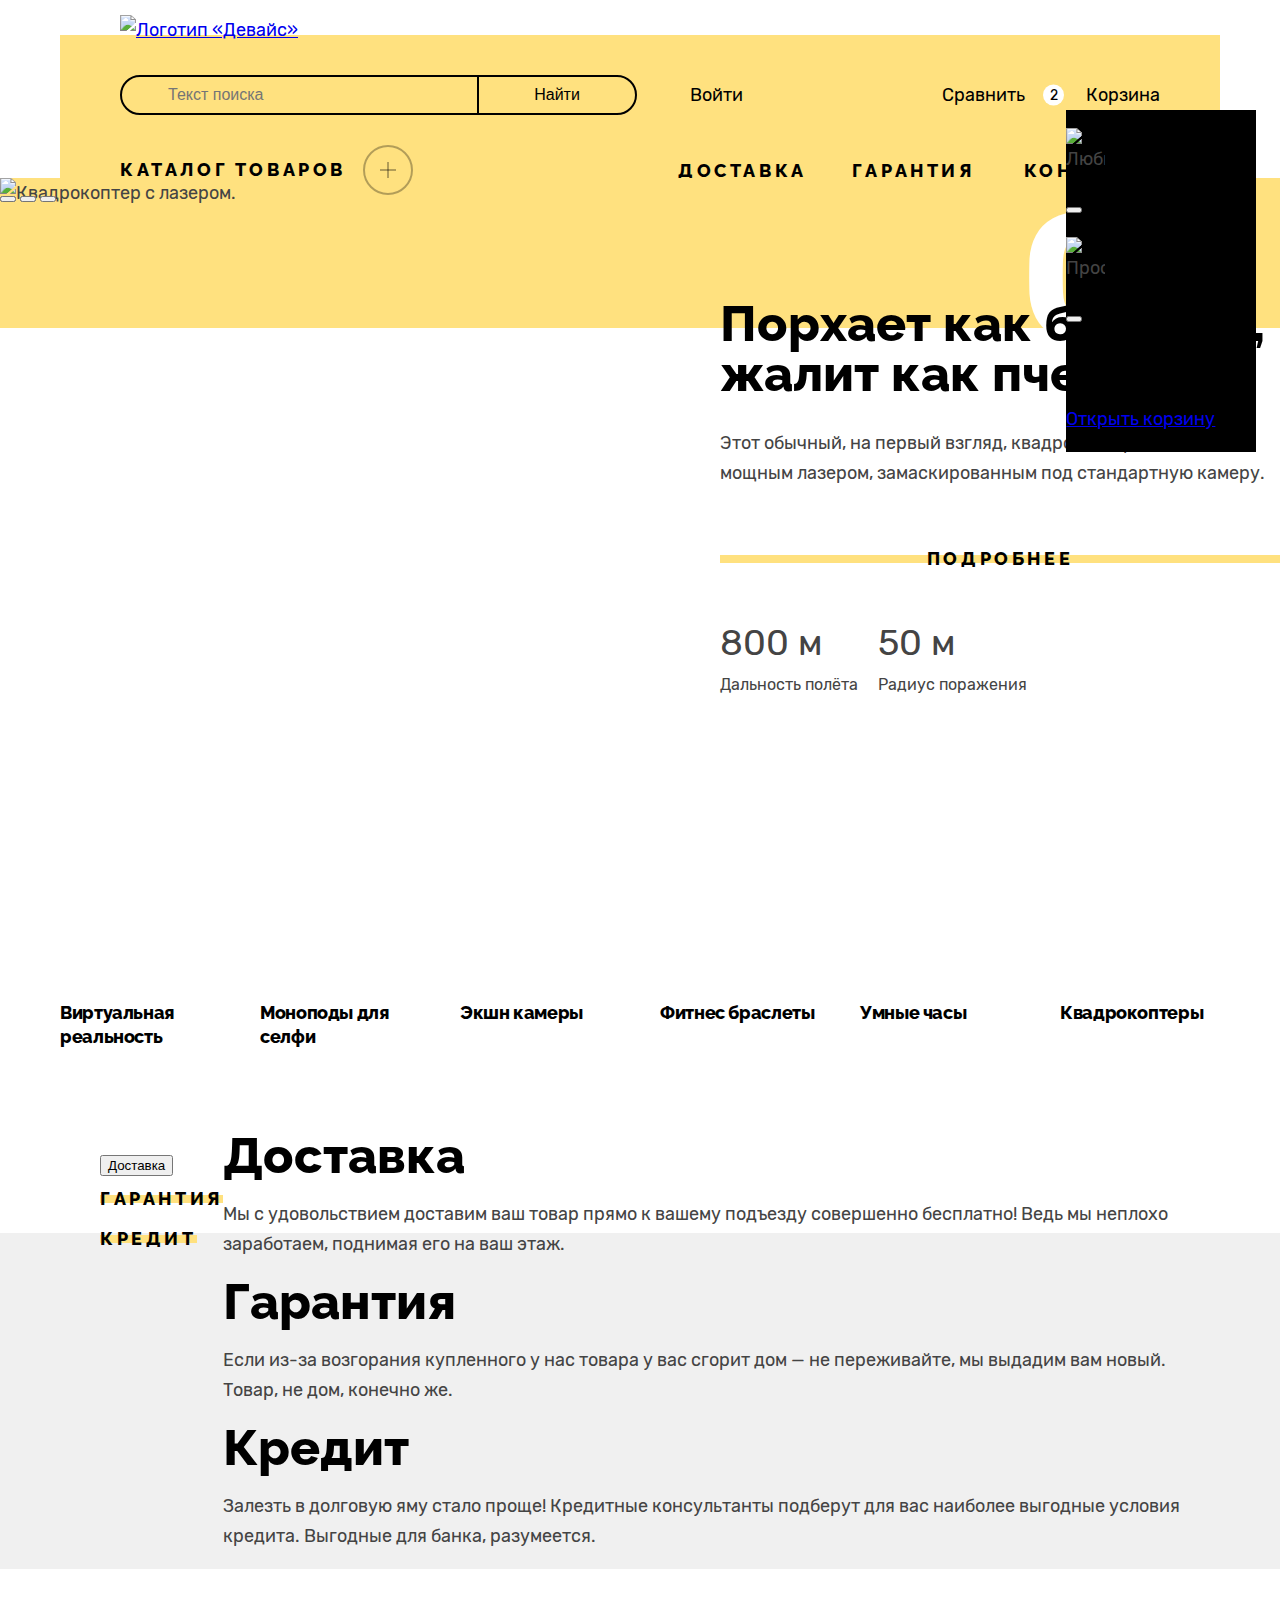
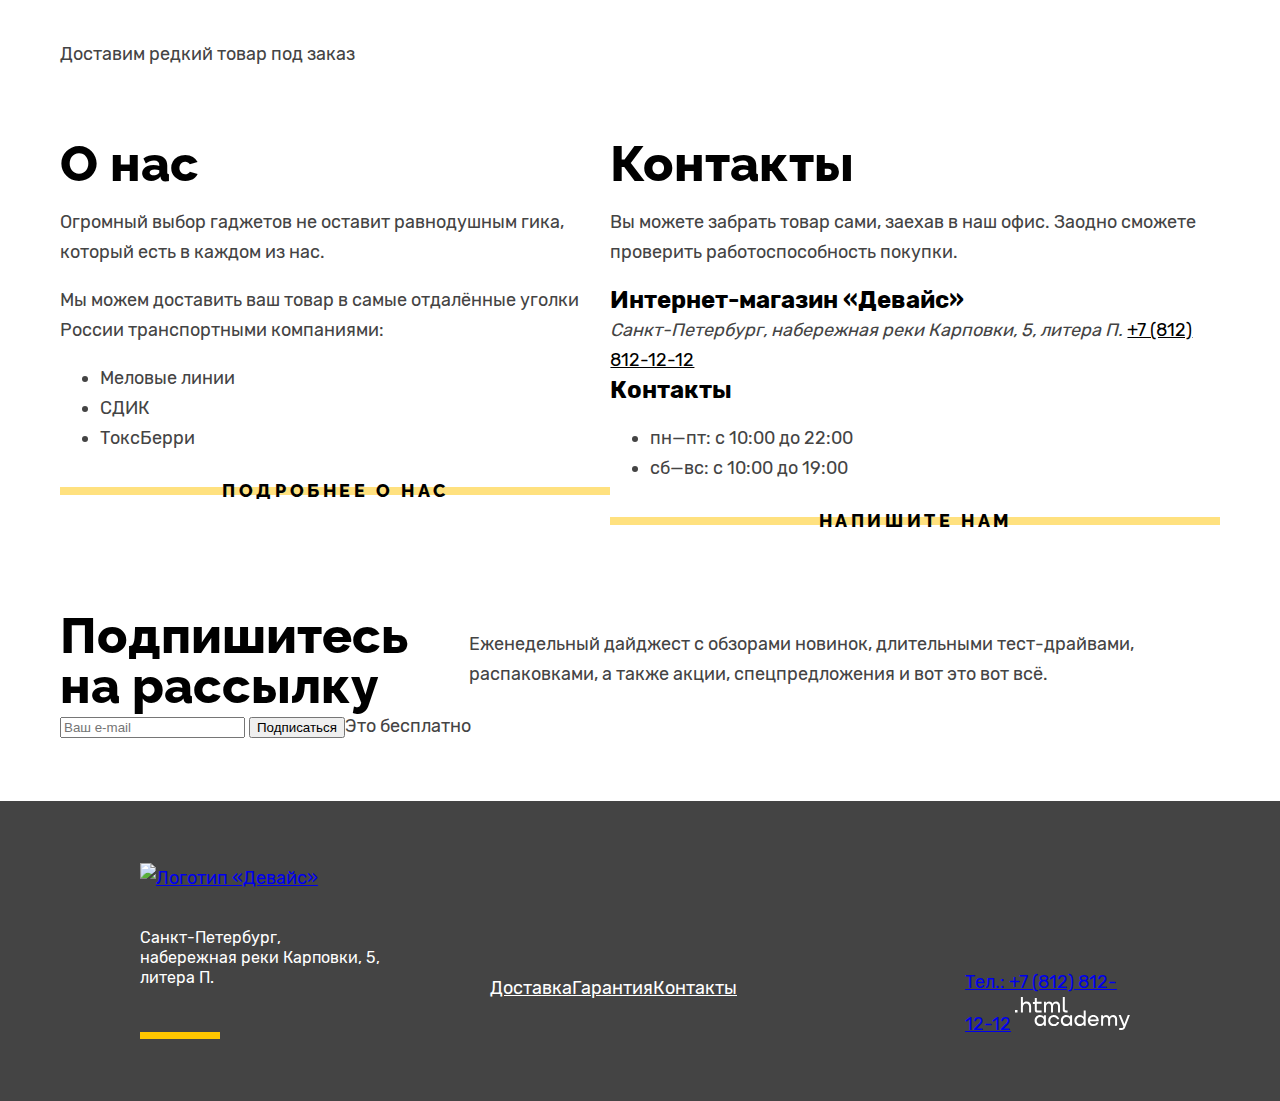
==== commit fd74d421: "Update index.html" ====
--- a/index.html
+++ b/index.html
@@ -3,7 +3,7 @@
   <head>
     <meta charset="utf-8">
     <title>HTML Academy: Девайс</title>
-    <link rel="stylesheet" href="/styles/styles.css">
+    <link rel="stylesheet" type="text/css" href="styles/styles.css">
   </head>
   <body>
     <header class="page-header container">
@@ -33,29 +33,31 @@
             <div class="cart-popover popover-open">
               <ul class="cart-popover-product-list">
                 <li class="cart-popover-product-item">
-                  <p class="cart-popover-product">
+                  <p class="cart-popover-product-wrapper">
                     <img class="cart-popover-product-img" src="images/header/product-selfie-stick.jpg" width="39" height="43" alt="Любительская селфи-палка">
-                    <span class="cart-popover-product-text">Любительская селфи-палка</span>
+                    <span class="cart-popover-product-text text-small-additional">Любительская селфи-палка</span>
                   </p>
-                  <button class="cart-">
-                    <span class="visually hidden">Закрыть окно</span>
+                  <button class="cart-popover-product-delete-button" type="button">
+                    <span class="visually-hidden">Закрыть окно</span>
                   </button>
                 </li>
-                <li class="cart-tooltp-product-item">
-                  <p class="cart-popover-product">
+                <li class="cart-popover-product-item">
+                  <p class="cart-popover-product-wrapper">
                     <img class="cart-popover-product-img" src="images/header/product-professional-selfie-stick.jpg" width="39" height="43" alt="Профессиональная селфи-палка">
-                    <span class="cart-popover-product-text">Профессиональная селфи-палка</span>
+                    <span class="cart-popover-product-text text-small-additional">Профессиональная селфи-палка</span>
                   </p>
-                  <button class="cart-">
-                    <span class="visually hidden">Закрыть окно</span>
+                  <button class="cart-popover-product-delete-button" type="button">
+                    <span class="visually-hidden">Закрыть окно</span>
                   </button>
                 </li>
               </ul>
               <p class="cart-popover-total">
-                <span class="cart-popover-title">Товаров: 2</span>
-                <span class="cart-popover-title">Сумма: 2000 ₽</span>
+                <span class="cart-popover-title text-small-additional">Товаров: 2</span>
+                <span class="cart-popover-title text-small-additional">Сумма: 2000 ₽</span>
               </p>
-              <a class="cart-popover-button" href="cart.html">Открыть корзину</a>
+              <p class="cart-popover-button-wrapper">
+                <a class="cart-popover-button" href="cart.html">Открыть корзину</a>
+              </p>
             </div>
           </li>
         </ul>
@@ -99,7 +101,7 @@
     </header>
     <main class="main-index">
       <h1 class="visually-hidden">Интернет-магазин электроники «Девайс»</h1>
-      <section class="promo-slider container">
+      <section class="promo-slider">
         <h2 class="visually-hidden">Популярные товары</h2>
         <div class="controls">
           <button class="previous-button" type="button">
@@ -110,14 +112,14 @@
           </button>
         </div>
         <div class="pagination-slider">
+          <button class="dot-button dot-button-active" type="button">
+            <span class="visually-hidden">1</span>
+          </button>
           <button class="dot-button" type="button">
-            <span class="visually_hidden">1</span>
+            <span class="visually-hidden">2</span>
           </button>
           <button class="dot-button" type="button">
-            <span class="visually_hidden">2</span>
-          </button>
-          <button class="dot-button" type="button">
-            <span class="visually_hidden">3</span>
+            <span class="visually-hidden">3</span>
           </button>
         </div>
         <div class="slide">
@@ -172,22 +174,22 @@
         <h2 class="visually-hidden">Категории товаров</h2>
         <ul class="category-list">
           <li class="category-item">
-            <a class="category-link" href="virtual-reality.html">Виртуальная реальность</a>
-          </li>
-          <li class="category-item">
-            <a class="category-link" href="monopodes.html">Моноподы для селфи</a>
-          </li>
-          <li class="category-item">
-            <a class="category-link" href="action-cams.html">Экшн камеры</a>
-          </li>
-          <li class="category-item">
-            <a class="category-link" href="fitness-trackers.html">Фитнес браслеты</a>
-          </li>
-          <li class="category-item">
-            <a class="category-link" href="smartwatches.html">Умные часы</a>
-          </li>
-          <li class="category-item">
-            <a class="category-link" href="quadcopters.html">Квадрокоптеры</a>
+            <a class="category-link category-link-vr" href="virtual-reality.html">Виртуальная реальность</a>
+          </li>
+          <li class="category-item">
+            <a class="category-link category-link-selfie" href="monopodes.html">Моноподы для селфи</a>
+          </li>
+          <li class="category-item">
+            <a class="category-link category-link-actioncams" href="action-cams.html">Экшн камеры</a>
+          </li>
+          <li class="category-item">
+            <a class="category-link category-link-fittrackers" href="fitness-trackers.html">Фитнес браслеты</a>
+          </li>
+          <li class="category-item">
+            <a class="category-link category-link-smartwatches" href="smartwatches.html">Умные часы</a>
+          </li>
+          <li class="category-item">
+            <a class="category-link category-link-quadcopters" href="quadcopters.html">Квадрокоптеры</a>
           </li>
         </ul>
       </section>
@@ -196,7 +198,7 @@
         <div class="services-wrapper container">
           <ul class="services-list">
             <li class="services-item services-item-active">
-              <button class="services-button button button-active" type="button">Доставка</button>
+              <button class="services-button" type="button">Доставка</button>
             </li>
             <li class="services-item">
               <button class="services-button button" type="button">Гарантия</button>
@@ -205,29 +207,31 @@
               <button class="services-button button" type="button">Кредит</button>
             </li>
           </ul>
-          <div class="service-description service-description-active">
-            <h3 class="services-title main-title">Доставка</h3>
-            <p class="services-description">
-              Мы с удовольствием доставим ваш товар прямо
-              к вашему подъезду совершенно бесплатно! Ведь
-              мы неплохо заработаем, поднимая его на ваш этаж.
-            </p>
-          </div>
-          <div class="service-description">
-            <h3 class="services-title main-title">Гарантия</h3>
-            <p class="services-description">
-              Если из-за возгорания купленного у нас товара у вас
-              сгорит дом — не переживайте, мы выдадим вам новый.
-              Товар, не дом, конечно же.
-            </p>
-          </div>
-          <div class="service-description">
-            <h3 class="services-title main-title">Кредит</h3>
-              <p class="services-description">
-                Залезть в долговую яму стало проще!
-                Кредитные консультанты подберут для вас наиболее выгодные условия кредита.
-                Выгодные для банка, разумеется.
+          <div class="service-description-wrapper">
+            <div class="service-delivery">
+              <h3 class="service-title main-title">Доставка</h3>
+              <p class="service-text">
+                Мы с удовольствием доставим ваш товар прямо
+                к вашему подъезду совершенно бесплатно! Ведь
+                мы неплохо заработаем, поднимая его на ваш этаж.
               </p>
+            </div>
+            <div class="service-warranty">
+              <h3 class="service-title main-title">Гарантия</h3>
+              <p class="services-text">
+                Если из-за возгорания купленного у нас товара у вас
+                сгорит дом — не переживайте, мы выдадим вам новый.
+                Товар, не дом, конечно же.
+              </p>
+            </div>
+            <div class="service-credit">
+              <h3 class="service-title main-title">Кредит</h3>
+                <p class="services-text">
+                  Залезть в долговую яму стало проще!
+                  Кредитные консультанты подберут для вас наиболее выгодные условия кредита.
+                  Выгодные для банка, разумеется.
+                </p>
+            </div>
           </div>
         </div>
       </section>
@@ -240,7 +244,7 @@
       <section class="company-info container">
         <h2 class="visually-hidden">О компании и контакты</h2>
         <section class="about-us">
-          <h2 class="abouts-us-title main-title">О нас</h2>
+          <h2 class="about-us-title main-title">О нас</h2>
           <p class="about-us-text">
             Огромный выбор гаджетов не оставит равнодушным гика, который есть в каждом из нас.
           </p>
@@ -259,45 +263,49 @@
           <p class="contacts-text">
             Вы можете забрать товар сами, заехав в наш офис. Заодно сможете проверить работоспособность покупки.
           </p>
-          <h3 class="contacts-subtitle">Интернет-магазин «Девайс»</h3>
+          <h3 class="contacts-subtitle third-title">Интернет-магазин «Девайс»</h3>
           <div class="contacts-text">
-            <address class="contacts-text">
+            <address class="contacts-address">
               Санкт-Петербург, набережная реки Карповки, 5, литера П.
+              <a class="contacts-phone link" href="tel:+7(812)812-12-12">+7 (812) 812-12-12</a>
             </address>
-            <a class="contacts-phone" href="tel:+7(812)812-12-12">+7 (812) 812-12-12</a>
-          </div>
-          <h3 class="contacts-subtitle">Контакты</h3>
-          <ul class="contacts-text">
+          </div>
+          <h3 class="contacts-subtitle third-title">Контакты</h3>
+          <ul class="contacts-list contacts-text">
             <li class="contacts-text-working-hours">пн—пт: с <time>10:00</time> до <time>22:00</time></li>
             <li class="contacts-text-working-hours">сб—вс: с <time>10:00</time> до <time>19:00</time></li>
           </ul>
           <a class="contacts-button button" href="contact_us.html">Напишите нам</a>
         </section>
       </section>
-      <section class="subscription container">
-        <div class="subscription-title-description-wrapper">
-          <h2 class="subscription-title main-title">Подпишитесь на рассылку</h2>
-          <p class="subscription-description">
-            Еженедельный дайджест с обзорами новинок,
-            длительными тест-драйвами, распаковками, а также акции, спецпредложения и вот это вот всё.
-          </p>
-        </div>
-        <div class="subscription-form-wrapper">
-          <form class="subscription-form" action="https://echo.htmlacademy.ru/" method="post">
-            <label class="subscription-form-label">
-              <span class="visually-hidden"> Поле подписки на рассылку</span>
-              <input class="subscription-form-field" name="e-mail" type="email" placeholder="Ваш e-mail">
-            </label>
-            <button class="subscription-form-button">Подписаться</button>
-          </form>
-          <span class="subscription-form-text">Это бесплатно</span>
+      <section class="subscription">
+        <div class="subscription-wrapper container">
+          <div class="subscription-title-description-wrapper">
+            <h2 class="subscription-title main-title">Подпишитесь на рассылку</h2>
+            <p class="subscription-description">
+              Еженедельный дайджест с обзорами новинок,
+              длительными тест-драйвами, распаковками, а также акции, спецпредложения и вот это вот всё.
+            </p>
+          </div>
+          <div class="subscription-form-wrapper">
+            <form class="subscription-form" action="https://echo.htmlacademy.ru/" method="post">
+              <label class="subscription-form-label">
+                <span class="visually-hidden"> Поле подписки на рассылку</span>
+                <input class="subscription-form-field" name="e-mail" type="email" placeholder="Ваш e-mail">
+              </label>
+              <button class="subscription-form-button" type="submit">Подписаться</button>
+            </form>
+            <span class="subscription-form-text">Это бесплатно</span>
+          </div>
         </div>
       </section>
     </main>
     <footer class="page-footer">
-      <div class="footer-wrapper container">
+      <a class="logo-footer-link" href="#">
+        <img class="logo-footer" src="/images/footer/logo-footer.svg" alt="Логотип «Девайс»">
+      </a>
+      <div class="footer-wrapper">
         <div class="logo-address-wrapper">
-          <img class="logo-footer" src="/images/footer/logo-footer.svg" alt="Логотип «Девайс»">
           <address class="footer-address text-small-additional">
           Санкт-Петербург, набережная реки Карповки, 5, литера П.
           </address>
@@ -305,9 +313,15 @@
         <div class="navigation-social-wrapper">
           <nav class="footer-navigation">
             <ul class="footer-navigation-list">
-              <li class="footer-navigation-item second-title-white">Доставка</li>
-              <li class="footer-navigation-item second-title-white">Гарантия</li>
-              <li class="footer-navigation-item second-title-white">Контакты</li>
+              <li class="footer-navigation-item">
+                <a class="footer-navigation-link second-title-white" href="delivery.html">Доставка</a>
+              </li>
+              <li class="footer-navigation-item">
+                <a class="footer-navigation-link second-title-white" href="warranty.html">Гарантия</a>
+              </li>
+              <li class="footer-navigation-item">
+                <a class="footer-navigation-link second-title-white" href="contacts.html">Контакты</a>
+              </li>
             </ul>
           </nav>
           <ul class="footer-social-list">
@@ -329,7 +343,7 @@
           </ul>
         </div>
         <div class="phone-author-wrapper">
-          <a class="footer-phone" href="tel:+78128121212">Тел.: +7 (812) 812-12-12</a>
+          <a class="footer-phone link-small-additional" href="tel:+78128121212">Тел.: +7 (812) 812-12-12</a>
           <a class="footer-author-logo-link" href="https://htmlacademy.ru/">
             <svg class="footer-author-logo" width="115" height="33" xmlns="http://www.w3.org/2000/svg" aria-label="Логотип htmlacademy">
               <path d="M0 12.9v2.6h2.5v-2.6H0ZM11.6 4.5c-1.6 0-2.8.7-3.6 1.7h-.1V0h-2v15.5h2v-5.3c0-2.1 1.3-3.6 3.3-3.6 1.8 0 2.9 1.4 2.9 3.2v5.7h2V9.4c.1-3-1.8-4.9-4.5-4.9ZM26.6 4.8h-4.8V1.1h-2v3.8h-1.9v2h1.9v6c0 1.7 1 2.7 2.7 2.7h4.1v-2h-3.7c-.7 0-1.1-.4-1.1-1.1V6.8h4.8v-2ZM41.1 4.6c-1.6 0-2.9.8-3.5 2.1h-.1c-.6-1.2-1.8-2.1-3.4-2.1-1.4 0-2.5.8-3.1 1.8h-.1V4.8H29v10.6h2V10c0-2 1-3.5 2.6-3.5 1.5 0 2.4 1 2.4 2.6v6.3h2V9.8c0-2.4 1.4-3.3 2.6-3.3 1.5 0 2.4 1 2.4 2.6v6.3h2V8.9c.1-2.5-1.4-4.3-3.9-4.3ZM47.8 12.7c0 1.7 1 2.7 2.8 2.7h2v-2h-1.7c-.7 0-1.1-.4-1.1-1.1V0h-2v12.7ZM28.9 19.7c-.9-1.1-2.2-1.8-3.9-1.8-3.1 0-5.4 2.3-5.4 5.6s2.3 5.6 5.4 5.6c1.8 0 3-.8 3.8-1.9h.1v1.6h2V18.2h-2v1.5Zm-3.6 7.4c-2.2 0-3.6-1.6-3.6-3.6s1.4-3.6 3.6-3.6 3.6 1.6 3.6 3.6c0 1.9-1.4 3.6-3.6 3.6ZM44.2 22c-.5-2.4-2.6-4.1-5.4-4.1a5.4 5.4 0 0 0-5.6 5.6c0 3.1 2.2 5.6 5.6 5.6 2.8 0 4.9-1.8 5.4-4.2h-2.1a3.4 3.4 0 0 1-3.3 2.3c-2.2 0-3.6-1.6-3.6-3.6s1.4-3.6 3.6-3.6c1.6 0 2.8 1 3.3 2.2h2.1V22ZM55.1 19.7c-.9-1.1-2.2-1.8-3.9-1.8-3.1 0-5.4 2.3-5.4 5.6s2.3 5.6 5.4 5.6c1.8 0 3-.8 3.8-1.9h.1v1.6h2V18.2h-2v1.5Zm-3.6 7.4c-2.2 0-3.6-1.6-3.6-3.6s1.4-3.6 3.6-3.6 3.6 1.6 3.6 3.6c0 1.9-1.5 3.6-3.6 3.6ZM68.7 19.8c-.9-1.1-2.2-1.9-3.9-1.9-3.1 0-5.4 2.3-5.4 5.6s2.2 5.6 5.4 5.6c1.7 0 3-.8 3.8-1.8h.1v1.5h2V13.4h-2v6.4Zm-3.6 7.3c-2.2 0-3.6-1.6-3.6-3.6s1.4-3.6 3.6-3.6 3.6 1.6 3.6 3.6c-.1 2-1.5 3.6-3.6 3.6ZM78.3 17.9c-3.3 0-5.5 2.5-5.5 5.6 0 3 2.1 5.6 5.5 5.6 2.5 0 4.5-1.3 5.2-3.6h-2.1c-.5 1-1.6 1.6-3 1.6-1.9 0-3.3-1.3-3.4-2.9h8.8c.2-3.6-2-6.3-5.5-6.3Zm0 1.9c1.7 0 3 1 3.3 2.6h-6.5c.3-1.5 1.5-2.6 3.2-2.6ZM98.2 17.9c-1.6 0-2.9.8-3.6 2h-.1c-.6-1.2-1.8-2-3.4-2-1.4 0-2.5.7-3.1 1.8v-1.5h-1.9v10.6h2v-5.4c0-2 1-3.4 2.6-3.5 1.5 0 2.4 1 2.4 2.6v6.3h2v-5.6c0-2.4 1.4-3.3 2.6-3.3 1.5 0 2.4 1 2.4 2.6v6.3h2v-6.5c.1-2.6-1.4-4.4-3.9-4.4ZM109.4 27l-3.6-8.9h-2.2l4.8 11.6c-.3.9-.7 1.2-1.7 1.2h-2.5v2h2.5c1.8 0 2.8-.8 3.5-2.6l4.7-12.2h-2.1l-3.4 8.9Z" fill="none"/>
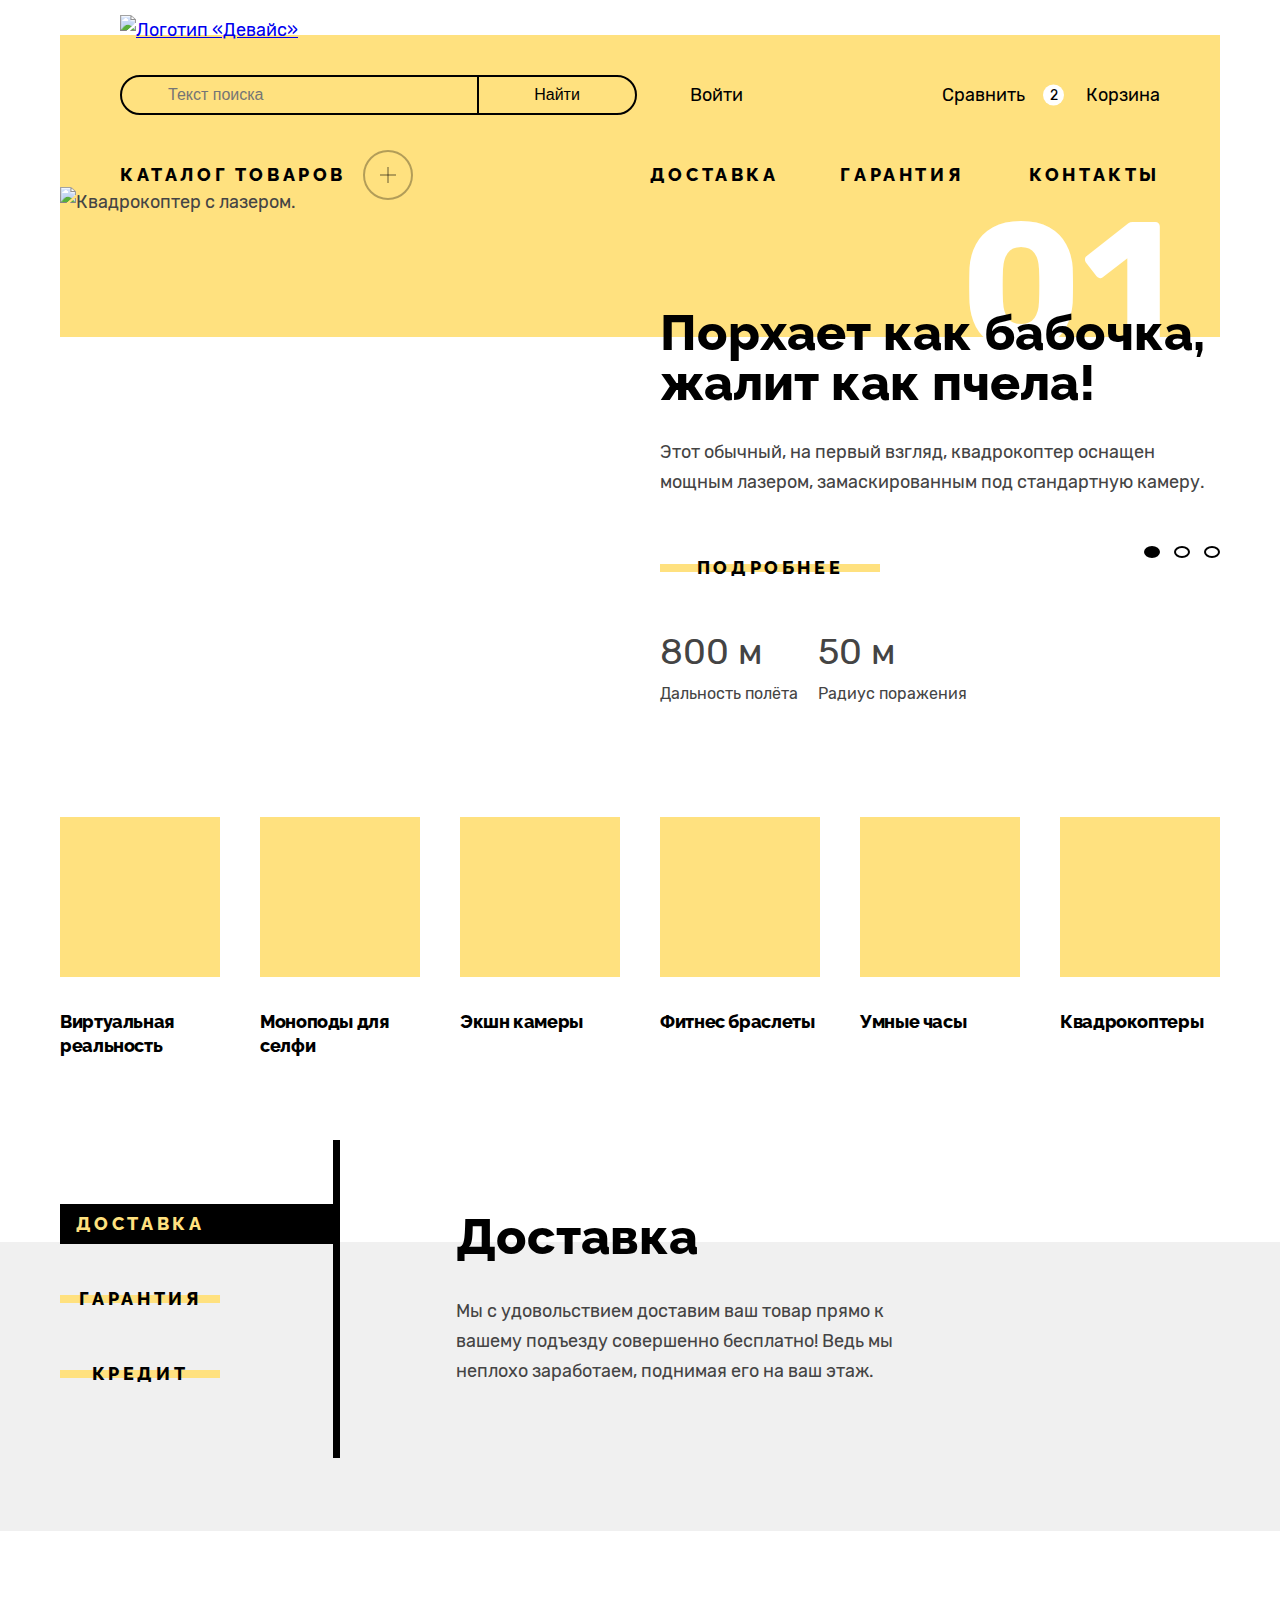
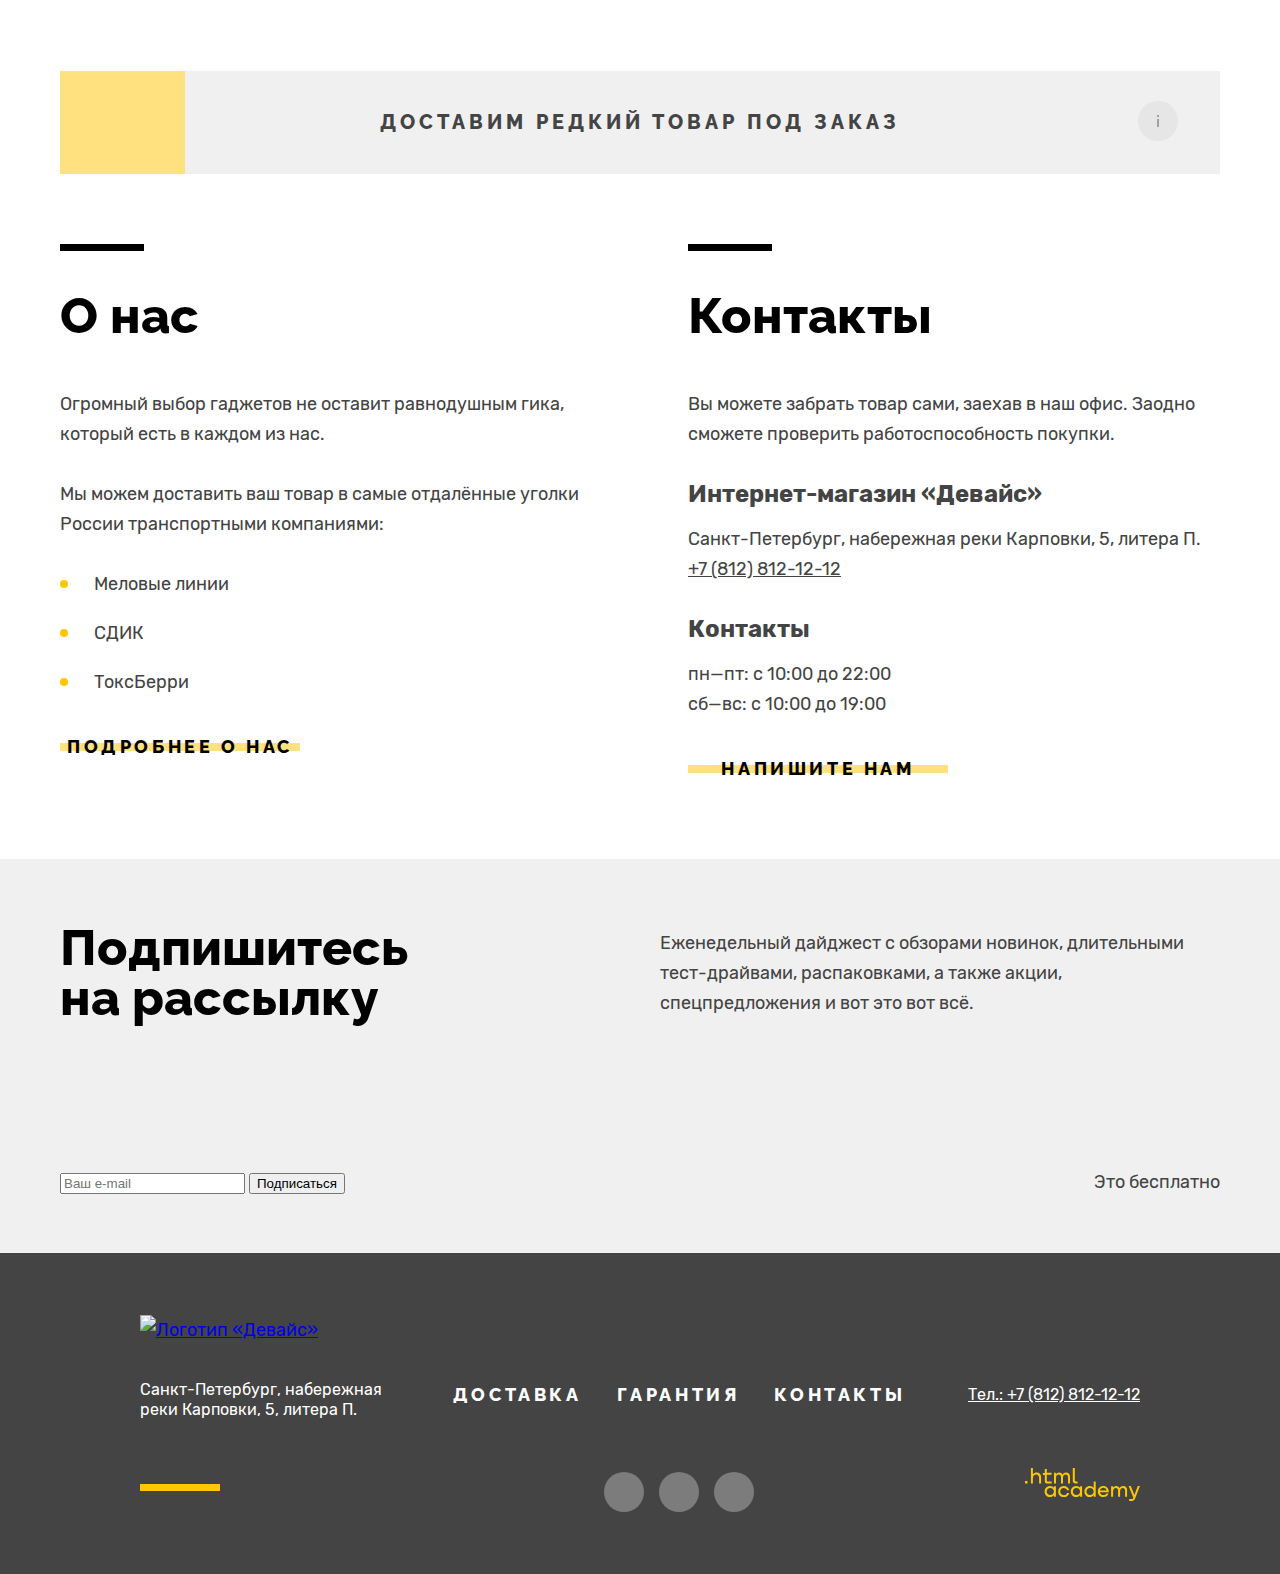
==== commit 1de259b2: "Исправляет разметку item и link  в меню хэдера" ====
--- a/index.html
+++ b/index.html
@@ -8,7 +8,7 @@
   <body>
     <header class="page-header container">
       <a class="logo-header-link" href="index.html">
-        <img class="logo-header" src="/images/header/logo-header.svg" alt="Логотип «Девайс»">
+        <img class="logo-header" src="images/header/logo-header.svg" alt="Логотип «Девайс»">
       </a>
       <div class="navigation-user-wrapper">
         <form class="navigation-user-form text-small-additional" action="https://echo.htmlacademy.ru/" method="post">
@@ -64,8 +64,8 @@
       </div>
       <nav class="header-navigation">
         <ul class="navigation-list">
-          <li class="navigation-item">
-            <a class="navigation-link navigation-link-button second-title" href="#">Каталог товаров<span class="navigation-link-icon"></span></a>
+          <li class="navigation-item-button">
+            <a class="navigation-link second-title" href="#">Каталог товаров<span class="navigation-link-icon"></span></a>
             <ul class="subcatalog-list">
               <li class="subcatalog-item">
                 <a class="subcatalog-link link-small" href="virtual-reality.html">Виртуальная реальность</a>
@@ -123,7 +123,7 @@
           </button>
         </div>
         <div class="slide">
-          <img class="promo-goods" src="/images/index/slider-1.png" width="560" height="560" alt="Квадрокоптер с лазером.">
+          <img class="promo-goods" src="images/index/slider-1.png" width="560" height="560" alt="Квадрокоптер с лазером.">
           <div class="slide-description-wrapper">
             <span class="promo-slider-number">01</span>
             <h3 class="promo-slider-title main-title">Порхает как бабочка, жалит как пчела!</h3>
@@ -140,7 +140,7 @@
           </div>
         </div>
         <div class="slide">
-          <img class="promo-goods" src="/images/index/slider-2.png" width="560" height="560" alt="Фитнес браслет Пуабэй.">
+          <img class="promo-goods" src="images/index/slider-2.png" width="560" height="560" alt="Фитнес браслет Пуабэй.">
           <span class="promo-slider-number">02</span>
           <h3 class="promo-slider-title">Худеем правильно!</h3>
           <p class="promo-slider-description">
@@ -153,7 +153,7 @@
           </dl>
         </div>
         <div class="slide">
-          <img class="promo-goods" src="/images/index/slider-3.png" width="560" height="560" alt="Селфи палица.">
+          <img class="promo-goods" src="images/index/slider-3.png" width="560" height="560" alt="Селфи палица.">
           <span class="promo-slider-number">03</span>
           <h3 class="promo-slider-title">Делай селфи, как Бен Стиллер!</h3>
           <p class="promo-slider-description">
@@ -302,7 +302,7 @@
     </main>
     <footer class="page-footer">
       <a class="logo-footer-link" href="#">
-        <img class="logo-footer" src="/images/footer/logo-footer.svg" alt="Логотип «Девайс»">
+        <img class="logo-footer" src="images/footer/logo-footer.svg" alt="Логотип «Девайс»">
       </a>
       <div class="footer-wrapper">
         <div class="logo-address-wrapper">
--- a/styles/styles.css
+++ b/styles/styles.css
@@ -1,4 +1,5 @@
 /* FONTS */
+
 @font-face {
   font-family: "Raleway";
   font-style: normal;
@@ -52,16 +53,16 @@
   box-sizing: border-box;
 }
 
+img {
+  display: block;
+  max-width: 100%;
+  object-fit: contain;
+}
+
 .container {
   width: 1240px;
   padding: 0 40px;
   margin: 0 auto;
-}
-
-img {
-  display: block;
-  max-width: 100%;
-  object-fit: contain;
 }
 
 .visually-hidden {
@@ -125,6 +126,16 @@
 }
 
 .second-title-white {
+  padding: 0;
+  margin: 0;
+  font-family: "Raleway", sans-serif;
+  font-style: normal;
+  font-weight: 800;
+  font-size: 18px;
+  line-height: 21px;
+  letter-spacing: 0.2em;
+  text-transform: uppercase;
+  text-decoration: none;
   color: #ffffff;
 }
 
@@ -153,6 +164,12 @@
   line-height: 20px;
   text-decoration-line: none;
   color: #000000;
+}
+
+.link-small-additional {
+  font-size: 16px;
+  line-height: 20px;
+  color: #ffffff;
 }
 
 /* BUTTONS */
@@ -173,6 +190,7 @@
   border: none;
   background-color: transparent;
   cursor: pointer;
+  z-index: 1;
 }
 
 .button::before {
@@ -200,7 +218,7 @@
 }
 
 .button:focus-visible {
-  background-color: none;
+  background-color: transparent;
   outline: 2px solid #af4fff;
 }
 
@@ -234,6 +252,19 @@
 .logo-header-link {
   display: block;
   width: max-content;
+}
+
+.logo-header-link:hover {
+  opacity: 0.6;
+}
+
+.logo-header-link:active {
+  opacity: 0.3;
+}
+
+.logo-header-link:focus-visible {
+  outline-offset: 2px;
+  outline: 2px solid #af4fff;
 }
 
 /* User Menu Wrapper */
@@ -356,7 +387,6 @@
 }
 
 .navigation-user-link {
-  display: block;
   color: #000000;
   text-decoration-line: none;
   cursor: pointer;
@@ -381,13 +411,13 @@
 .navigation-user-item-login > .navigation-user-link {
   padding-left: 27px;
   background: url("../images/header/icons/user-icon.svg") no-repeat;
-  background-position: 0 9px;
+  background-position: 0 5px;
 }
 
 .navigation-user-item-compare > .navigation-user-link {
   padding-left: 22px;
   background: url("../images/header/icons/compare_icon.svg") no-repeat;
-  background-position: 0 9px;
+  background-position: 0 5px;
 }
 
 .navigation-user-item-cart > .navigation-user-link {
@@ -395,7 +425,6 @@
   font: inherit;
   padding: 0;
   padding-left: 43px;
-  display: block;
   background: url("../images/header/icons/cart_icon.svg") no-repeat;
   background-position: 14px 7px;
   border: none;
@@ -421,39 +450,201 @@
   background-color: #ffffff;
 }
 
-/* Cart Popover */
+/* CART POPOVER */
+
+/* Modal windows */
 
 .popover-open {
-  display: block;
+  display: none;
 }
 
 .cart-popover {
-  position: absolute;
-  top: 30px;
-  left: 20%;
+  min-width: 320px;
+  position: absolute;
+  top: 35px;
+  right: -66%;
   background-color: #000000;
   z-index: 2;
 }
 
+.cart-popover:after {
+  content: "";
+  width: 14px;
+  height: 6px;
+  position: absolute;
+  bottom: 100%;
+  left: 50%;
+  transform: translateX(-50%);
+  background-image: url("../images/header/icons/popover-triangle.svg");
+}
+
+/* Product List */
+
 .cart-popover-product-list {
   list-style-type: none;
   margin: 0;
   padding: 0;
 }
 
+.cart-popover-product-item, .cart-popover-product-wrapper {
+  display: flex;
+  flex-wrap: wrap;
+  justify-content: space-between;
+  align-items: flex-start;
+}
+
+.cart-popover-product-item {
+  padding: 20px;
+}
+
+.cart-popover-product-item:not(:last-child) {
+  border-bottom: 1px solid rgba(255, 255, 255, 0.1);
+}
+
 .cart-popover-product-wrapper {
-  display: flex;
-}
+  margin: 0;
+  max-width: 260px;
+  cursor: pointer;
+}
+
+.cart-popover-product-wrapper:hover {
+  opacity: 0.6;
+}
+
+.cart-popover-product-wrapper:active {
+  opacity: 0.3;
+}
+
+.cart-popover-product-wrapper:focus-visible {
+  outline: none;
+  box-shadow:
+    0 0 0 2px black,
+    0 0 0 4px #af4fff
+  ;
+}
+
+.cart-popover-product-img {
+  margin-right: 23px;
+}
+.cart-popover-product-text {
+  color: white;
+  width: min-content;
+}
+
+.cart-popover-product-delete-button {
+  display: block;
+  position: relative;
+  width: 10px;
+  height: 10px;
+  padding: 0;
+  background: none;
+  border: none;
+  cursor: pointer;
+}
+
+.cart-popover-product-delete-button:before, .cart-popover-product-delete-button:after {
+  position: absolute;
+  content: "";
+  width: 1px;
+  height: 14px;
+  top: -2px;
+  left: 5px;
+  background-color: #ffffff;
+}
+
+.cart-popover-product-delete-button:before {
+  transform: rotate(45deg);
+}
+
+.cart-popover-product-delete-button:after {
+  transform: rotate(-45deg);
+}
+
+.cart-popover-product-delete-button:hover {
+  opacity: 0.6;
+}
+
+.cart-popover-product-delete-button:active {
+  opacity: 0.3;
+}
+
+.cart-popover-product-delete-button:focus-visible {
+  outline: none;
+  box-shadow:
+    0 0 0 2px black,
+    0 0 0 4px #af4fff
+  ;
+}
+
+/* Total sum and quantity */
 
 .cart-popover-total {
   display: flex;
   justify-content: space-between;
+  align-items: center;
+  min-height: 44px;
+  margin: 0;
+  background-color:  #1a1a1a;
+}
+
+.cart-popover-title {
+  display: block;
+  text-align: left;
+  padding: 0 20px;
+  color: white;
+}
+
+/* Button and wrapper */
+
+.cart-popover-button-wrapper {
+  padding: 20px;
+  margin: 0;
+}
+
+.cart-popover-button {
+  display: block;
+  width: 280px;
+  min-height: 50px;
+  margin: 0 auto;
+  padding: 14px 25px;
+  font-family: "Raleway";
+  font-weight: 800;
+  font-size: 18px;
+  line-height: 21px;
+  text-decoration: none;
+  text-align: center;
+  letter-spacing: 0.18em;
+  text-transform: uppercase;
+  color: #000000;
+  background-color: #ffffff;
+}
+
+.cart-popover-button:hover {
+  background-color: #ffe17f;
+}
+
+.cart-popover-button:active {
+  background-color: #ffe17f;
+  color:rgba(0, 0, 0, 0.3)
+}
+
+.cart-popover-button:focus-visible {
+  outline: none;
+  box-shadow:
+    0 0 0 2px black,
+    0 0 0 4px #af4fff
+  ;
+}
+
+.cart-popover-button:disabled {
+  color:rgba(0, 0, 0, 0.3)
 }
 
 /* Navigation menu */
 
 .navigation-list {
   display: flex;
+  justify-content: space-between;;
   align-items: center;
   flex-wrap: wrap;
   min-height: 50px;
@@ -463,51 +654,12 @@
 }
 
 .navigation-item {
-  display: block;
   position: relative;
+  padding: 15px 0 14px 0;
   min-height: 50px;
 }
 
-.navigation-item:not(:last-child) {
-  margin-right: 45px;
-  min-width: 127px;
-  text-align: left;
-}
-
-.navigation-item:nth-child(4) {
-  margin-right: 0;
-}
-
-.navigation-link {
-  display: block;
-  padding: 15px 0 14px 0;
-  color: #000000;
-  text-decoration-line: none;
-}
-
-.navigation-link:hover {
-  opacity: 0.6;
-}
-
-.navigation-link:active {
-  opacity: 0.3;
-}
-
-.navigation-link:focus-visible {
-  outline: none;
-  box-shadow:
-    0 0 0 2px #ffe17f,
-    0 0 0 4px #af4fff
-  ;
-}
-
-.navigation-link-active {
-  padding-bottom: 4px;
-  border-bottom: solid 2px black;
-}
-
-.navigation-link-button {
-  display: block;
+.navigation-item-button {
   position: relative;
   min-width: 293px;
   padding: 14px 0;
@@ -515,7 +667,42 @@
   z-index: 1;
 }
 
-/* Submenu Button */
+.navigation-item:not(:last-child) {
+  margin-right: 45px;
+  min-width: 127px;
+  text-align: left;
+}
+
+.navigation-item:nth-child(4) {
+  margin-right: 0;
+}
+
+.navigation-link {
+  color: #000000;
+  text-decoration-line: none;
+}
+
+.navigation-link:hover {
+  opacity: 0.6;
+}
+
+.navigation-link:active {
+  opacity: 0.3;
+}
+
+.navigation-link:focus-visible {
+  outline: none;
+  box-shadow:
+    0 0 0 2px #ffe17f,
+    0 0 0 4px #af4fff;
+}
+
+.navigation-link-active {
+  padding-bottom: 4px;
+  border-bottom: solid 2px black;
+}
+
+/* Submenu button */
 
 .navigation-link-icon {
   display: block;
@@ -527,6 +714,7 @@
   height: 50px;
   border: 2px solid rgba(0, 0, 0, 0.3);
   border-radius: 100%;
+  z-index: 1;
 }
 
 .navigation-link-icon::before, .navigation-link-icon::after {
@@ -539,7 +727,7 @@
   margin: auto auto;
   background-color:#000000;
   opacity: 0.3;
-  z-index: 1;
+  z-index: 2;
 }
 
 .navigation-link-icon::before {
@@ -562,7 +750,7 @@
   column-gap: 30px;
   row-gap: 18px;
   grid-auto-flow: column;
-  z-index: 1;
+  z-index: -1;
   width: 1160px;
   min-height: 120px;
   top: 50px;
@@ -594,8 +782,7 @@
   outline: none;
   box-shadow:
     0 0 0 2px #ffe17f,
-    0 0 0 4px #af4fff
-  ;
+    0 0 0 4px #af4fff;
 }
 
 .subcatalog-active-link {
@@ -605,11 +792,11 @@
 
 /* Submenu toogle */
 
-.navigation-item:first-child:focus-within .subcatalog-list {
+.navigation-item-button:focus-within .subcatalog-list {
   display: grid;
 }
 
-.navigation-item:first-child:focus-within .navigation-link-icon::before {
+.navigation-item-button:focus-within .navigation-link-icon::before {
   display: none;
 }
 
@@ -620,16 +807,102 @@
 .promo-slider {
   position: relative;
   margin-bottom: 70px;
+  width: 1160px;
+  margin: 0 auto;
 }
 
 /* Control buttons */
 
 .controls {
   position: absolute;
+  width: 530px;
+  top: 211px;
+  left: 30px;
+}
+
+.previous-button, .next-button {
+  position: absolute;
+  width: 20px;
+  height: 60px;
+  border: none;
+  background-image: url("../images/index/icons/slider_arrow.svg");
+  background-repeat: no-repeat;
+  background-color: transparent;
+  cursor: pointer;
+}
+
+.next-button {
+  right: 0;
+  transform: rotate(180deg);
+}
+
+.previous-button:hover, .next-button:hover {
+  opacity: 0.6;
+}
+
+.previous-button:active, .next-button:active {
+  opacity: 0.3;
+}
+
+.previous-button:focus-visible, .next-button:focus-visible {
+  outline: none;
+  box-shadow:
+    0 0 0 2px #ffffff,
+    0 0 0 4px #af4fff;
 }
 
 .pagination-slider {
   position: absolute;
+  width: 76px;
+  height: 12px;
+  top: 359px;
+  right: 0;
+}
+
+.dot-button {
+  display: block;
+  position: absolute;
+  width: 12px;
+  height: 12px;
+  border: 2px solid #000000;
+  border-radius: 50%;
+  background-color: transparent;
+  cursor: pointer;
+}
+
+.dot-button:hover {
+  opacity: 0.6;
+}
+
+.dot-button:active {
+  opacity: 0.3;
+}
+
+.dot-button:focus-visible {
+  outline: none;
+  box-shadow:
+    0 0 0 2px #ffffff,
+    0 0 0 4px #af4fff;
+}
+
+.dot-button:first-child {
+  top: 0;
+  left: 0;
+}
+
+.dot-button:nth-child(2) {
+  top: 0;
+  left: 50%;
+  transform: translateX(-50%);
+}
+
+.dot-button:last-child {
+  top: 0;
+  right: 0;
+}
+
+.dot-button-active {
+  background-color: #000000;
 }
 
 /* Slides */
@@ -671,6 +944,7 @@
 .promo-slider-button {
   z-index: 1;
   margin-bottom: 49px;
+  width: 220px;
 }
 
 .slide:nth-child(5), .slide:nth-child(6) {
@@ -704,12 +978,14 @@
 /* Section – Categories */
 
 .goods-categories {
-  margin-bottom: 70px;
+  padding-top: 70px;
+  padding-bottom: 70px;
 }
 
 .category-list {
-  display: flex;
-  flex-wrap: wrap;
+  display: grid;
+  grid-template-columns: repeat(6, 160px);
+  gap: 40px;
   list-style-type: none;
   padding: 0;
   margin: 0;
@@ -726,6 +1002,8 @@
 
 .category-link {
   display: block;
+  position: relative;
+  min-height: 253px;
   padding-top: 193px;
   text-decoration: none;
   font-family: 'Raleway';
@@ -735,58 +1013,346 @@
   line-height: 24px;
   letter-spacing: -0.02em;
   color: #000000;
+  background: linear-gradient(180deg, #ffe17f 160px, white 160px);
+}
+
+.category-link::before {
+  position: absolute;
+  top: 0;
+  left: 0;
+  width: 160px;
+  height: 160px;
+  background-repeat: no-repeat;
+  background-position: center;
+  content: "";
+}
+
+.category-link-vr::before {
+  background-image: url("../images/index/icons/virtual_reality.svg");
+}
+
+.category-link-selfie::before {
+  background-image: url("../images/index/icons/monopodes.svg");
+}
+
+.category-link-actioncams::before {
+  background-image: url("../images/index/icons/action_cams.svg");
+}
+
+.category-link-fittrackers::before {
+  background-image: url("../images/index/icons/fitness_trackers.svg");
+}
+
+.category-link-smartwatches::before {
+  background-image: url("../images/index/icons/smart_watches.svg");
+}
+
+.category-link-quadcopters::before {
+  background-image: url("../images/index/icons/quadrokopters.svg");
+}
+
+.category-link:hover {
+  background: linear-gradient(180deg, #ffc700 160px, white 160px);
+}
+
+.category-link:active {
+  opacity: 0.3;
+}
+.category-link:focus-visible {
+  outline: none;
+  box-shadow:
+    0 0 0 2px #ffffff,
+    0 0 0 4px #af4fff;
 }
 
 /* Section – Services */
 
 .services {
   min-height: 391px;
-  background: linear-gradient(180deg, white 102px, #F0F0F0 102px);
+  background: linear-gradient(180deg, white 102px, #f0f0f0 102px);
   margin-bottom: 70px;
 }
 
+.services-wrapper {
+  display: flex;
+  min-height: 319px;
+  padding-bottom: 72px;
+}
+
 .services-list {
-  z-index: 1;
+  width: 280px;
+  margin: 0;
+  padding: 64px 0;
   list-style-type: none;
-}
-
-.services-wrapper {
-  display: flex;
-}
-
-.service-description {
+  border-right: 7px solid #000000;
+}
+
+.services-item:not(:last-child) {
+  margin-bottom: 35px;
+}
+
+.services-item-active {
+  background-color: #000000;
+}
+
+.services-item-active > .services-button {
+  display: block;
+  position: relative;
+  padding: 10px 0;
+  font-family: "Raleway";
+  font-weight: 800;
+  font-size: 18px;
+  line-height: 20px;
+  text-align: center;
+  letter-spacing: 0.2em;
+  text-transform: uppercase;
+  text-decoration-line: none;
+  color: #ffe17f;
+  border: none;
+  background-color: transparent;
+  cursor: pointer;
+}
+
+.services-item-active:hover > .services-button {
+  color: rgba(255, 225, 127, 0.5);
+}
+
+.services-item-active:active > .services-button {
+  color: rgba(255, 225, 127, 0.3);
+}
+
+.services-item-active:focus-visible {
+  outline: none;
+  box-shadow:
+    0 0 0 2px #ffffff,
+    0 0 0 4px #af4fff;
+}
+
+.services-button {
+  width: 160px;
+}
+
+.service-description-wrapper {
+  padding: 72px 63px 0 116px;
+}
+
+.service-delivery, .service-warranty, .service-credit {
   display: none;
-}
-
-.service-description-active {
-  display: block;
+  width:694px;
+  padding-right: 242px;
+}
+
+.service-delivery {
+  display: block;
+  background-image: url("../images/index/delivery.svg");
+  background-repeat: no-repeat;
+  background-position: center right;
+}
+
+.service-warranty {
+  display: none;
+  min-height: 195px;
+  background-image: url("../images/index/warranty.svg");
+  background-repeat: no-repeat;
+  background-position: top right;
+}
+
+.service-credit {
+  display: none;
+  min-height: 188px;
+  background-image: url("../images/index/credit.svg");
+  background-repeat: no-repeat;
+  background-position: top right;
+}
+
+.service-title {
+  margin-bottom: 34px;
+}
+
+.service-text {
+  margin: 0;
 }
 
 /* Section – Special offer */
 
 .special-offer {
-  margin-bottom: 70px;
+ padding-top: 70px;
+ padding-bottom: 70px;
+}
+
+.special-offer-text {
+  position: relative;
+  min-height: 100px;
+  padding: 40px 125px;
+  margin: 0;
+  text-align: center;
+  font-family: 'Raleway';
+  font-weight: 800;
+  font-size: 20px;
+  line-height: 23px;
+  letter-spacing: 0.2em;
+  text-transform: uppercase;
+  background: url("../images/index/icons/delivery.svg") no-repeat 35px 39px,
+              linear-gradient(90deg, #ffe17f 125px, #f0f0f0 125px);
+  cursor: pointer;
+}
+
+.special-offer-text::before {
+  position: absolute;
+  top: 30px;
+  right: 42px;
+  content: "";
+  width: 40px;
+  height: 40px;
+  border-radius: 50%;
+  background-color: rgba(220, 220, 220, 0.5);
+}
+
+.special-offer-text::after {
+  position: absolute;
+  top: 44px;
+  right: 61px;
+  content: "";
+  width: 2px;
+  height: 12px;
+  background: linear-gradient(#000000 2px, transparent 2px, transparent 4px, #000000 4px);
+  opacity: 0.3;
+}
+
+.special-offer-text:hover {
+  background: url("/images/index/icons/delivery.svg") no-repeat 35px 39px,
+              linear-gradient(90deg, #ffc700 125px, #f0f0f0 125px);
+}
+
+.special-offer-text:hover::after {
+  opacity: 1;
+}
+
+.special-offer-text:active {
+  opacity: 0.3;
+}
+
+.special-offer-text:focus-visible {
+  outline: none;
+  box-shadow:
+    0 0 0 2px #ffffff,
+    0 0 0 4px #af4fff;
 }
 
 /* Section – Company info */
 
 .company-info {
-  display: flex;
-  margin-bottom: 70px;
+  display: grid;
+  grid-template-columns: 520px 532px;
+  gap: 108px;
+  padding-bottom: 70px;
+}
+
+.about-us-title, .contacts-title {
+  position: relative;
+  min-height: 97px;
+  padding-top: 47px;
+  margin-bottom: 48px;
+}
+
+.about-us-title::before, .contacts-title::before {
+  content: "";
+  position: absolute;
+  top: 0;
+  left: 0;
+  width: 84px;
+  height: 7px;
+  background-color: #000000;
+}
+
+.about-us-text, .contacts-text, .contacts-text .contacts-address {
+  margin: 0;
+  margin-bottom: 30px;
+  font-style: normal;
+}
+
+.about-us-list {
+  padding: 0;
+  margin: 0;
+  margin-bottom: 30px;
+  list-style-type: none;
+}
+.about-us-item {
+  position: relative;
+  padding-left: 34px;
+}
+
+.about-us-item:not(:last-child) {
+  margin-bottom: 19px;
+}
+.about-us-item::before {
+    display: block;
+    position: absolute;
+    top: 50%;
+    transform: translateY(-50%);
+    left: 0;
+    width: 8px;
+    height: 8px;
+    border-radius: 50%;
+    content: "";
+    background-color: #ffc700;
+}
+
+.about-us-button {
+  width: 240px;
+}
+
+.contacts-subtitle {
+  margin: 0;
+  margin-bottom: 15px;
+  color: #444444;
+}
+
+.contacts-phone {
+  color: #444444;
+}
+
+.contacts-list {
+  margin: 0;
+  margin-bottom: 30px;
+  padding: 0;
+  list-style-type: none;
+}
+
+.contacts-button {
+  width: 260px;
 }
 
 /* Section – Subscription */
 
 .subscription {
-  margin-bottom: 60px;
+  padding-top: 64px;
+  padding-bottom: 56px;
+  background-color:#f0f0f0;
 }
 
 .subscription-title-description-wrapper {
   display: flex;
+  flex-wrap: wrap;
+  justify-content: space-between;
+  align-items: center;
+  margin-bottom: 144px;
+}
+
+.subscription-title {
+  width: 365px;
+}
+
+.subscription-description {
+  width: 560px;
+  margin: 0;
+  text-align: left;
 }
 
 .subscription-form-wrapper {
   display: flex;
+  flex-wrap: wrap;
+  justify-content: space-between;
 }
 
 /* MONOPODES PAGE */
@@ -860,30 +1426,51 @@
 .page-footer {
   background-color: #444444;
   padding: 62px 140px;
+  width: unset;
 }
 
 .footer-wrapper {
   display: flex;
   justify-content: space-between;
-  align-items: flex-end;
+  align-items: flex-start;
   /* grid-template-columns: 239px 119px 444px 183px 175px;
   grid-template-rows: 1fr 35px 1fr 62px 1fr; */
 }
 
 /* Logo and adress */
 
-.logo-address-wrapper {
-  align-self: flex-start;
-  width: 240px;
+.footer-address {
+  max-width: 250px;
+}
+
+.logo-footer-link {
+  display: block;
 }
 
 .logo-footer {
   margin-bottom: 35px;
+}
+
+.logo-footer:hover {
+  opacity: 0.6;
+}
+
+.logo-footer:active {
+  opacity: 0.3;
+}
+
+.logo-footer:focus-visible {
+  padding-bottom: 0;
+  outline: none;
+  box-shadow:
+    0 0 0 2px #444444,
+    0 0 0 4px #af4fff;
 }
 
 .footer-address {
   position: relative;
   min-height: 111px;
+  padding-bottom: 15px;
   color: #ffffff;
   font-style: normal;
 }
@@ -901,36 +1488,170 @@
 /* Navigation and socials */
 
 .navigation-social-wrapper {
-  width: 445px;
+  max-width: 500px;
 }
 
 .footer-navigation {
+  margin: 0 auto;
 }
 
 .footer-navigation-list {
-  display: flex;
-  flex-wrap: wrap;
+  display: grid;
+  grid-template-columns: repeat(3, max-content);
+  grid-auto-columns: max-content;
+  grid-auto-flow: row;
+  justify-content: center;
+  padding: 0;
+  margin: 0 auto;
+  gap: 35px;
   list-style-type: none;
+  margin-bottom: 62px;
+}
+
+.footer-navigation-link {
+  padding-bottom: 4px;
+}
+
+.footer-navigation-link:hover {
+  color: #ffc700;
+  border-bottom: 2px solid #ffc700;
+}
+
+.footer-navigation-link:active {
+  color: #ffc700;
+  border-bottom: 2px solid #ffc700;
+  opacity: 0.3;
+}
+
+.footer-navigation-link:focus-visible {
+  padding-bottom: 0;
+  outline: none;
+  box-shadow:
+    0 0 0 2px #444444,
+    0 0 0 4px #af4fff;
 }
 
 .footer-social-list {
-  display: flex;
-  flex-wrap: wrap;
+  display: grid;
+  grid-template-columns: repeat(3, 40px);
+  grid-auto-columns: 40px;
+  grid-auto-flow: column;
+  gap: 15px;
+  width: max-content;
+  padding: 0;
+  margin: 0 auto;
   list-style-type: none;
 }
 
+.footer-social-item:focus-within {
+  outline: none;
+  box-shadow:
+    0 0 0 2px #444444,
+    0 0 0 4px #af4fff;
+}
+
+.footer-social-link {
+  display: block;
+  position: relative;
+  width: 40px;
+  height: 40px;
+  background-color: rgba(255, 255, 255, 0.3);
+  border-radius: 50%;
+  background-repeat: no-repeat;
+  background-position: center;
+}
+
+.footer-social-link:hover {
+  background-color: #ffc700;
+}
+
+.footer-social-link:active {
+  background-color: #ffc700;
+}
+
+.footer-social-tg::after, .footer-social-yt::after, .footer-social-tw::after {
+  content: "";
+  position: absolute;
+  top: 50%;
+  left: 50%;
+  transform: translate(-50%, -50%);
+}
+
+.footer-social-tg:active::after, .footer-social-yt:active::after, .footer-social-tw:active::after {
+  opacity: 0.3;
+}
+
+.footer-social-tg::after {
+  width: 13px;
+  height: 11px;
+  background-image: url("../images/footer/icons/telegram.svg");
+  background-size: 13px 11px;
+}
+
+.footer-social-yt::after {
+  width: 16px;
+  height: 11px;
+  background-image: url("../images/footer/icons/youtube.svg");
+  background-size: 16px 11px;
+}
+
+.footer-social-tw::after {
+  width: 15px;
+  height: 14px;
+  background-image: url("../images/footer/icons/twitter.svg");
+  background-size: 15px 14px;
+}
+
 /* Phone and Logo */
 
 .phone-author-wrapper {
-  width: 175px;
+  max-width: 200px;
+  padding-top: 5px;
 }
 
 .footer-phone {
+  display: block;
+  margin-bottom: 63px;
+}
+
+.footer-phone:hover {
+  color: #ffc700;
+}
+
+.footer-phone:active {
+  color: #ffc700;
+  opacity: 0.3;
+}
+
+.footer-phone:focus-visible{
+  outline: none;
+  box-shadow:
+    0 0 0 2px #444444,
+    0 0 0 4px #af4fff;
 }
 
 .footer-author-logo-link {
+  display: block;
+  height: 33px;
+  text-align: right;
 }
 
 .footer-author-logo path {
-  fill: white;
-}
+  fill: #ffc700;
+}
+
+.footer-author-logo:hover path {
+  fill: #ffffff;
+}
+
+.footer-author-logo:active path {
+  fill: #ffffff;
+  opacity: 0.3;
+}
+
+.footer-author-logo:focus-visible path {
+  outline: none;
+  box-shadow:
+    0 0 0 2px #444444,
+    0 0 0 4px #af4fff;
+}
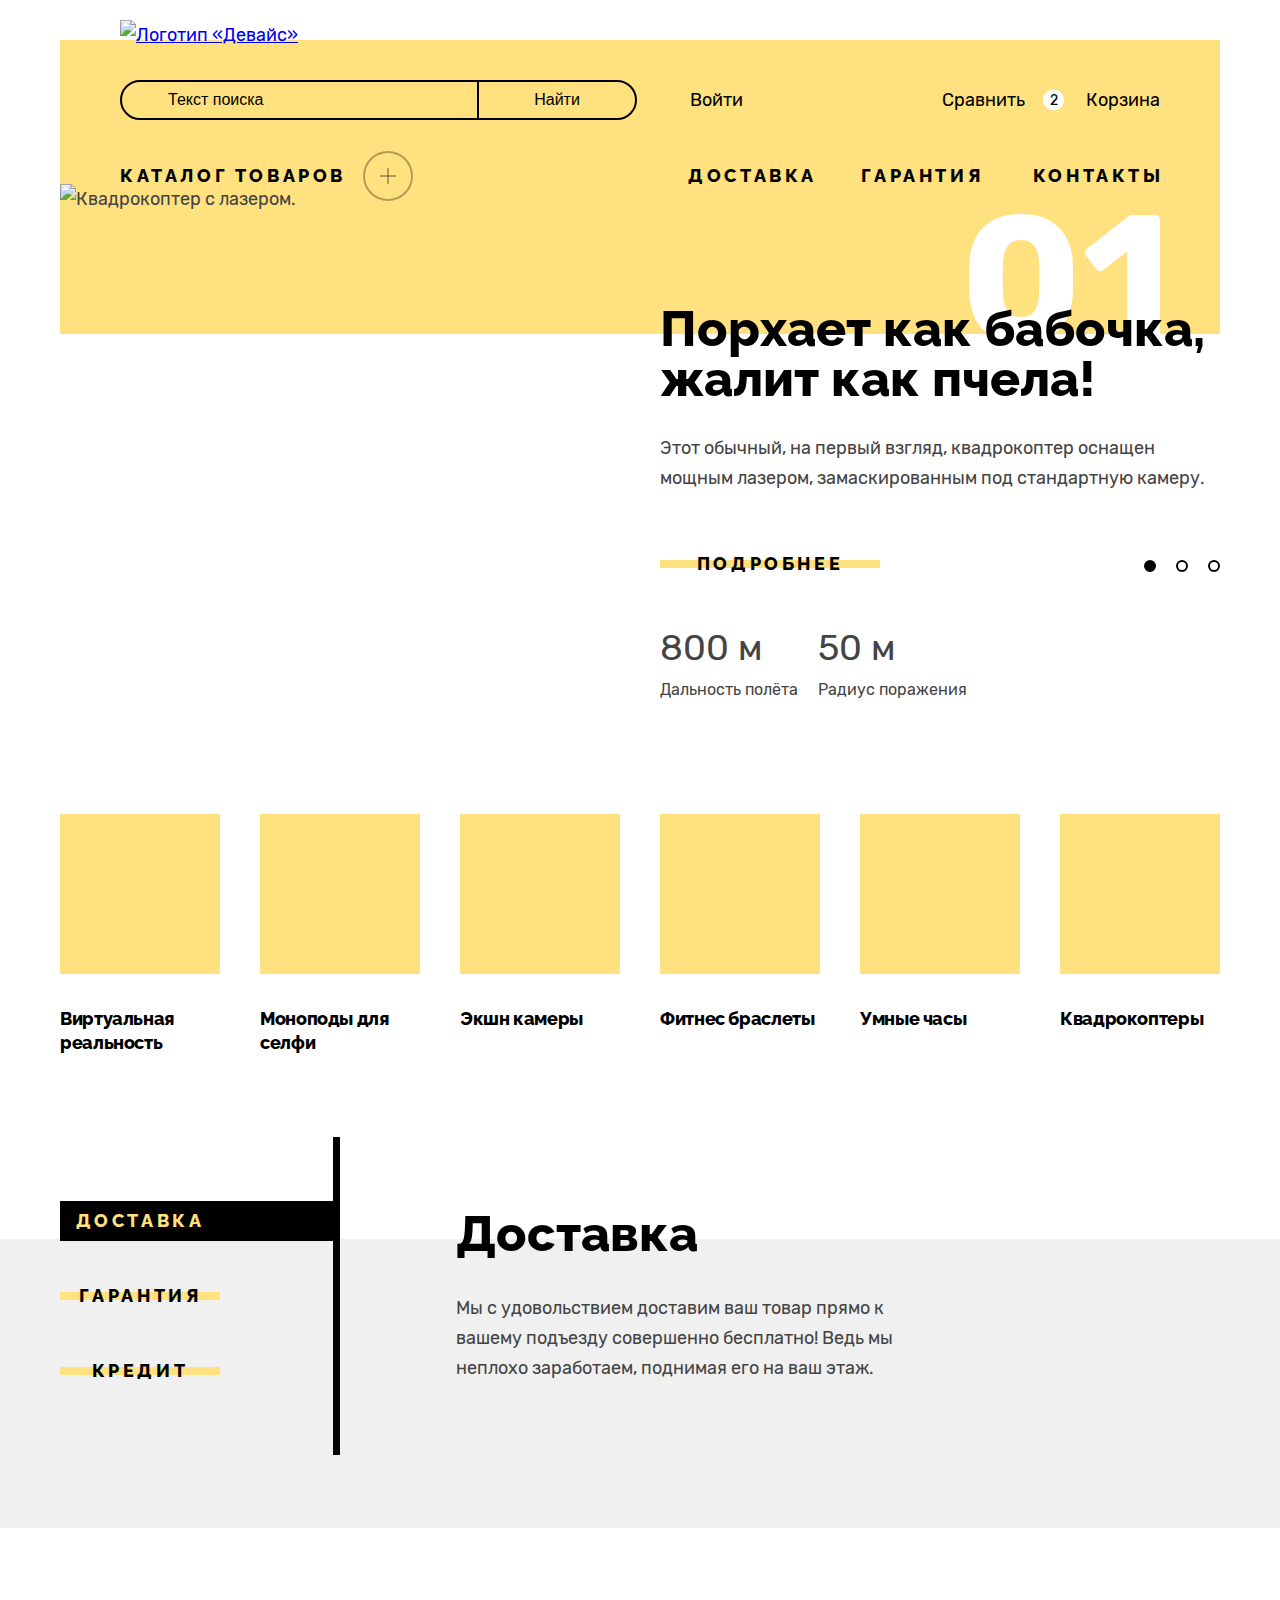
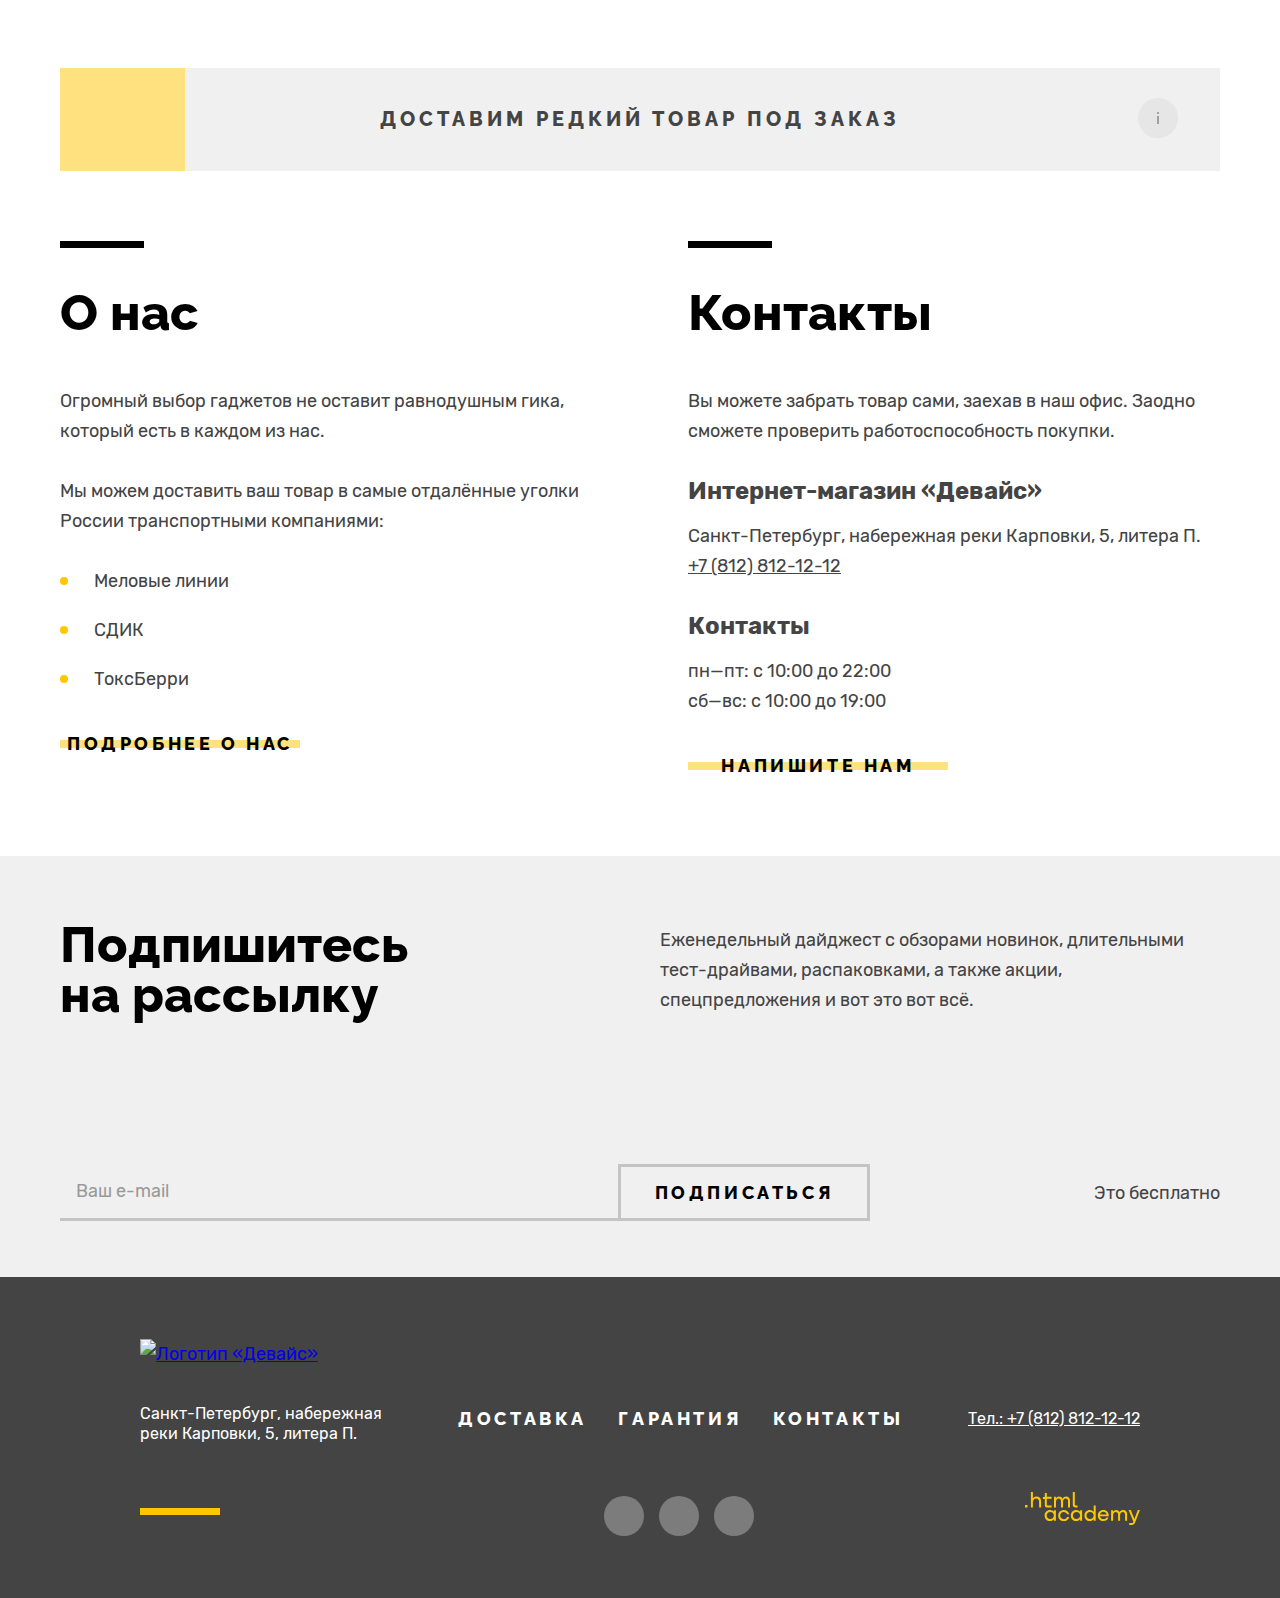
==== commit 065f85c1: "Исправляет разметку слайдера" ====
--- a/index.html
+++ b/index.html
@@ -6,7 +6,7 @@
     <link rel="stylesheet" type="text/css" href="styles/styles.css">
   </head>
   <body>
-    <header class="page-header container">
+    <header class="page-header narrow-container">
       <a class="logo-header-link" href="index.html">
         <img class="logo-header" src="images/header/logo-header.svg" alt="Логотип «Девайс»">
       </a>
@@ -19,7 +19,7 @@
           <button class="navigation-user-form-button text-small-additional" type="submit">Найти</button>
         </form>
         <ul class="navigation-user-list">
-          <li class="navigation-user-item navigation-user-item-login navigation-user-item-main">
+          <li class="navigation-user-item navigation-user-item-login">
             <a class="navigation-user-link" href="#">Войти</a>
           </li>
           <li class="navigation-user-item navigation-user-item-logout navigation-user-item-hidden">
@@ -29,23 +29,23 @@
             <a class="navigation-user-link" href="#">Сравнить</a>
           </li>
           <li class="navigation-user-item navigation-user-item-cart">
-            <button class="navigation-user-link navigation-user-item-cart" type="button">Корзина</button>
+            <button class="navigation-user-link" type="button">Корзина</button>
             <div class="cart-popover popover-open">
               <ul class="cart-popover-product-list">
                 <li class="cart-popover-product-item">
-                  <p class="cart-popover-product-wrapper">
+                  <a class="cart-popover-product-wrapper">
                     <img class="cart-popover-product-img" src="images/header/product-selfie-stick.jpg" width="39" height="43" alt="Любительская селфи-палка">
                     <span class="cart-popover-product-text text-small-additional">Любительская селфи-палка</span>
-                  </p>
+                  </a>
                   <button class="cart-popover-product-delete-button" type="button">
                     <span class="visually-hidden">Закрыть окно</span>
                   </button>
                 </li>
                 <li class="cart-popover-product-item">
-                  <p class="cart-popover-product-wrapper">
+                  <a class="cart-popover-product-wrapper">
                     <img class="cart-popover-product-img" src="images/header/product-professional-selfie-stick.jpg" width="39" height="43" alt="Профессиональная селфи-палка">
                     <span class="cart-popover-product-text text-small-additional">Профессиональная селфи-палка</span>
-                  </p>
+                  </a>
                   <button class="cart-popover-product-delete-button" type="button">
                     <span class="visually-hidden">Закрыть окно</span>
                   </button>
@@ -103,6 +103,9 @@
       <h1 class="visually-hidden">Интернет-магазин электроники «Девайс»</h1>
       <section class="promo-slider">
         <h2 class="visually-hidden">Популярные товары</h2>
+        <!-- Отсутствует JavaScript. При нажатии на кнопку слева от картинки удаляется класс .active-slide
+        у текущего слайда и переносится на предыдущий слайд. При нажатии на правую стрелку аналогично слайды
+        сменяются на следующий-->
         <div class="controls">
           <button class="previous-button" type="button">
             <span class="visually-hidden">Предыдущий товар</span>
@@ -111,6 +114,8 @@
             <span class="visually-hidden">Следующий товар</span>
           </button>
         </div>
+        <!-- Отсутствует JavaScript. При нажатии на одну из кнопок аналогично стрелкам меняется класс .active-slide,
+           а также удаляется у кнопки класс .dot-button-active и переносится на кнопку на которую был произведен клик -->
         <div class="pagination-slider">
           <button class="dot-button dot-button-active" type="button">
             <span class="visually-hidden">1</span>
@@ -122,7 +127,7 @@
             <span class="visually-hidden">3</span>
           </button>
         </div>
-        <div class="slide">
+        <div class="slide active-slide">
           <img class="promo-goods" src="images/index/slider-1.png" width="560" height="560" alt="Квадрокоптер с лазером.">
           <div class="slide-description-wrapper">
             <span class="promo-slider-number">01</span>
@@ -141,33 +146,37 @@
         </div>
         <div class="slide">
           <img class="promo-goods" src="images/index/slider-2.png" width="560" height="560" alt="Фитнес браслет Пуабэй.">
-          <span class="promo-slider-number">02</span>
-          <h3 class="promo-slider-title">Худеем правильно!</h3>
-          <p class="promo-slider-description">
-            Мотивирующие фитнес-браслеты помогут найти в себе силы не пропускать занятия и соблюдать диету.
-          </p>
-          <a class="promo-slider-button button" href="#">Подробнее</a>
-          <dl class="advantage-list">
-            <dt class="advantage-description">Без подзарядки</dt>
-            <dd class="advantage-title">48 часов</dd>
-          </dl>
+          <div class="slide-description-wrapper">
+            <span class="promo-slider-number">02</span>
+            <h3 class="promo-slider-title main-title">Худеем правильно!</h3>
+            <p class="promo-slider-description">
+              Мотивирующие фитнес-браслеты помогут найти в себе силы не пропускать занятия и соблюдать диету.
+            </p>
+            <a class="promo-slider-button button" href="#">Подробнее</a>
+            <dl class="advantage-list advantage-list-small">
+              <dt class="advantage-description">Без подзарядки</dt>
+              <dd class="advantage-title">48 часов</dd>
+            </dl>
+          </div>
         </div>
         <div class="slide">
           <img class="promo-goods" src="images/index/slider-3.png" width="560" height="560" alt="Селфи палица.">
-          <span class="promo-slider-number">03</span>
-          <h3 class="promo-slider-title">Делай селфи, как Бен Стиллер!</h3>
-          <p class="promo-slider-description">
-            Самая длинная палка для селфи доступна в нашем магазине. Восемь (Восемь, Карл!) метров длиной и весом всего 5 кг.
-          </p>
-          <a class="promo-slider-button button" href="#">Подробнее</a>
-          <dl class="advantage-list">
-            <dt class="advantage-description">Длина палки</dt>
-            <dd class="advantage-title">8,5 м</dd>
-            <dt class="advantage-description">Вес палки</dt>
-            <dd class="advantage-title">5 кг</dd>
-            <dt class="advantage-description">Материал</dt>
-            <dd class="advantage-title">Карбон</dd>
-          </dl>
+          <div class="slide-description-wrapper">
+            <span class="promo-slider-number">03</span>
+            <h3 class="promo-slider-title main-title">Делай селфи,<br> как Бен Стиллер!</h3>
+            <p class="promo-slider-description">
+              Самая длинная палка для селфи доступна в нашем магазине. Восемь (Восемь, Карл!) метров длиной и весом всего 5 кг.
+            </p>
+            <a class="promo-slider-button button" href="#">Подробнее</a>
+            <dl class="advantage-list advantage-list-big">
+              <dt class="advantage-description">Длина палки</dt>
+              <dd class="advantage-title">8,5 м</dd>
+              <dt class="advantage-description">Вес палки</dt>
+              <dd class="advantage-title">5 кг</dd>
+              <dt class="advantage-description">Материал</dt>
+              <dd class="advantage-title">Карбон</dd>
+            </dl>
+          </div>
         </div>
       </section>
       <section class="goods-categories container">
@@ -352,5 +361,55 @@
         </div>
       </div>
     </footer>
+    <div class="modal-container modal-container-close">
+      <div class="modal">
+        <section class="modal-content">
+          <div class="modal-form-header-wrapper">
+            <h2 class="modal-title main-title">Доставка под заказ</h2>
+            <button class="modal-close-button" type="button">
+              <span class="visually-hidden">Закрыть</span>
+            </button>
+         </div>
+          <form class="modal-container-form" action="https://echo.htmlacademy.ru/" method="get">
+            <div class="modal-field-group-wrapper">
+              <p class="modal-field-group">
+                <label class="modal-input-label text-bold" for="name">Ваше имя:</label>
+                <input class="modal-input" id="name" type="text" name="name" placeholder="Введите имя" required>
+                <span class="modal-input-comment">Добавьте имя</span>
+              </p>
+              <p class="modal-field-group">
+                <label class="modal-input-label text-bold" for="email">Ваш e-mail:</label>
+                <input class="modal-input" id="email" type="email" name="email" placeholder="почта" required>
+                <span class="modal-input-comment modal-input-comment-error">Забавный у вас адрес</span>
+              </p>
+            </div>
+            <div class="modal-field-group-wrapper">
+              <p class="modal-field-group">
+                <label class="modal-input-label text-bold" for="date-arrival">Что нужно привезти:</label>
+                <input class="modal-input modal-input-description" id="date-arrival" type="text" name="name" placeholder="В свободной форме" required>
+                <span class="modal-input-comment"></span>
+              </p>
+              <div class="modal-field-group modal-field-group-quantity">
+                <label class="modal-input-label text-bold" for="children-number">Количество:</label>
+                  <span class="modal-form-tooltip">
+                    <button class="tooltip-toggle" type="button" aria-labelledby="tooltip-label">
+                    </button>
+                    <span class="modal-form-tooltip-text" role="tooltip" id="tooltip-label">
+                      Постараемся найти, сколько нужно. Привезём сколько получится по требованиям <br> к провозу багажа.
+                    </span>
+                  </span>
+                  <span class="visually-hidden">Всплывающая подсказка</span>
+                  <div class="modal-input-button-wrapper">
+                    <button class="modal-input-minus-button"><span class="visually-hidden">Уменьшить</span></button>
+                    <input class="modal-input modal-input-quantity" id="children-number" type="number" name="children-quantity" value="1">
+                    <button class="modal-input-plus-button"><span class="visually-hidden">Увеличить</span></button>
+                  </div>
+              </div>
+            </div>
+            <button class="modal-form-button button" type="submit">Найти</button>
+          </form>
+        </section>
+      </div>
+    </div>
   </body>
 </html>
--- a/styles/styles.css
+++ b/styles/styles.css
@@ -4,7 +4,7 @@
   font-family: "Raleway";
   font-style: normal;
   font-weight: 800;
-  src: url("../fonts/raleway/raleway-800.woff2") format(woff2);
+  src: url("../fonts/raleway/raleway-800.woff2") format("woff2");
   font-display: swap;
 }
 
@@ -12,7 +12,7 @@
   font-family: "Rubik";
   font-style: normal;
   font-weight: 400;
-  src: url("../fonts/rubik/rubik-400.woff2") format(woff2);
+  src: url("../fonts/rubik/rubik-400.woff2") format("woff2");
   font-display: swap;
 }
 
@@ -20,7 +20,7 @@
   font-family: "Rubik";
   font-style: normal;
   font-weight: 700;
-  src: url("../fonts/rubik/rubik-700.woff2") format(woff2);
+  src: url("../fonts/rubik/rubik-700.woff2") format("woff2");
   font-display: swap;
 }
 
@@ -62,6 +62,12 @@
 .container {
   width: 1240px;
   padding: 0 40px;
+  margin: 0 auto;
+}
+
+.narrow-container {
+  width: 1160px;
+  padding: 0 60px;
   margin: 0 auto;
 }
 
@@ -227,15 +233,12 @@
 /* Common Layout */
 
 .page-header {
-  width: 1160px;
-  margin: 0 auto;
   display: grid;
   grid-template-rows: repeat(3, auto);
   row-gap: 30px;
-  padding: 0 60px;
-  padding-top: 15px;
+  padding-top: 20px;
   padding-bottom: 23px;
-  background: linear-gradient(180deg,white 35px, #ffe17f 35px);
+  background: linear-gradient(180deg,white 40px, #ffe17f 40px);
 }
 
 .page-header-wrapper {
@@ -243,7 +246,7 @@
   grid-template-rows: repeat(3, auto);
   row-gap: 30px;
   padding: 0 60px;
-  padding-bottom: 23px;
+  padding-bottom: 20px;
   background: linear-gradient(180deg,white 20px, #ffe17f 20px);
 }
 
@@ -286,6 +289,7 @@
 }
 
 .navigation-user-form-field {
+  position: relative;
   width: 359px;
   height: 40px;
   padding: 0;
@@ -294,30 +298,36 @@
   border-radius: 50px 0 0 50px;
   font-style: inherit;
   color: inherit;
-  background: url("/images/header/icons/search_icon.svg");
+  background: url("../images/header/icons/search_icon.svg");
   background-repeat: no-repeat;
   background-position: 16px 10px;
 }
 
 .navigation-user-form-field::placeholder {
   opacity: 1;
-}
-
-.navigation-user-form-field:focus {
-  outline: none;
-}
-
-.navigation-user-form-field:focus-visible {
+  font: inherit;
+  color: #000000;
+}
+.navigation-user-form-field {
+  outline: none;
+}
+
+.navigation-user-form-label:focus-within {
   outline-offset: 2px;
   outline: 2px solid #af4fff;
 }
 
+.navigation-user-form-field:focus-visible {
+  outline: none;
+}
+
 .navigation-user-form-field:disabled {
   opacity: 0.3;
 }
 
 .navigation-user-form-button {
   display: block;
+  position: relative;
   margin-left: -2px;
   width: 160px;
   height: 100%;
@@ -326,6 +336,7 @@
   border: 2px solid #000000;
   border-radius: 0 50px 50px 0;
   cursor: pointer;
+  outline: none;
 }
 
 .navigation-user-form-button:hover {
@@ -338,9 +349,15 @@
   color: rgba(255, 255, 255, 0.3);
 }
 
-.navigation-user-form-button:focus-visible {
-  outline-offset: 2px;
-  outline: 2px solid #af4fff;
+.navigation-user-form-button:focus-visible::after {
+  content: "";
+  position: absolute;
+  top: -6px;
+  left: -6px;
+  width: 168px;
+  height: 48px;
+  border: 2px solid #af4fff;
+  background-color: transparent;
 }
 
 .navigation-user-form-button:disabled {
@@ -450,12 +467,19 @@
   background-color: #ffffff;
 }
 
+.navigation-user-item-cart:focus-within .popover-open {
+  display: block
+}
 /* CART POPOVER */
 
 /* Modal windows */
 
 .popover-open {
   display: none;
+}
+
+.navigation-user-link:hover + .popover-open {
+  display: block;
 }
 
 .cart-popover {
@@ -597,6 +621,7 @@
 /* Button and wrapper */
 
 .cart-popover-button-wrapper {
+  display: block;
   padding: 20px;
   margin: 0;
 }
@@ -648,6 +673,7 @@
   align-items: center;
   flex-wrap: wrap;
   min-height: 50px;
+  line-height: 21px;
   margin: 0;
   padding: 0;
   list-style-type: none;
@@ -663,7 +689,7 @@
   position: relative;
   min-width: 293px;
   padding: 14px 0;
-  margin-right: 220px;
+  margin-right: 275px;
   z-index: 1;
 }
 
@@ -678,8 +704,11 @@
 }
 
 .navigation-link {
+  display: inline-block;
   color: #000000;
   text-decoration-line: none;
+  text-indent:-0.2em;;
+  direction:rtl;
 }
 
 .navigation-link:hover {
@@ -855,7 +884,7 @@
   position: absolute;
   width: 76px;
   height: 12px;
-  top: 359px;
+  top: 376px;
   right: 0;
 }
 
@@ -864,6 +893,7 @@
   position: absolute;
   width: 12px;
   height: 12px;
+  padding: 0;
   border: 2px solid #000000;
   border-radius: 50%;
   background-color: transparent;
@@ -908,33 +938,41 @@
 /* Slides */
 
 .slide {
-  display: flex;
+  display: none;
   justify-content: space-between;
-  align-items: flex-end;
+  align-items: flex-start;
   margin-top: -40px;
   background: linear-gradient(180deg, #ffe17f 150px, white 150px);
   z-index: 1;
 }
 
+.active-slide {
+  display: flex;
+}
+
 .slide-description-wrapper {
   width: 560px;
+  margin-top: 120px;
   margin-bottom: 38px;
 }
 
 .promo-slider-number {
+  position: absolute;
+  top: 7px;
+  right: 49px;
   display: block;
   font-family: 'Rubik';
   font-weight: 700;
   font-size: 180px;
-  line-height: 30px;
+  line-height: 180px;
   color: white;
   text-align: right;
-  margin-right: 49px;
-  margin-bottom: 5px;
 }
 
 .promo-slider-title {
   margin-bottom: 29px;
+  position: relative;
+  z-index: 1;
 }
 
 .promo-slider-description {
@@ -945,10 +983,6 @@
   z-index: 1;
   margin-bottom: 49px;
   width: 220px;
-}
-
-.slide:nth-child(5), .slide:nth-child(6) {
-  display: none;
 }
 
 .advantage-list {
@@ -959,6 +993,16 @@
   row-gap: 12px;
   padding: 0;
   margin: 0;
+}
+
+.advantage-list-small {
+  grid-template-columns: max-content;
+  grid-template-rows: max-content;
+}
+
+.advantage-list-big {
+  grid-template-columns: max-content max-content max-content;
+  grid-template-rows: max-content max-content max-content;
 }
 
 .advantage-title {
@@ -1220,7 +1264,7 @@
 }
 
 .special-offer-text:hover {
-  background: url("/images/index/icons/delivery.svg") no-repeat 35px 39px,
+  background: url("../images/index/icons/delivery.svg") no-repeat 35px 39px,
               linear-gradient(90deg, #ffc700 125px, #f0f0f0 125px);
 }
 
@@ -1353,15 +1397,165 @@
   display: flex;
   flex-wrap: wrap;
   justify-content: space-between;
+  align-items: center;
+}
+
+.subscription-form {
+  display: flex;
+  width: 810px;
+}
+
+.subscription-form-label {
+  width: 558px;
+  border: 0;
+
+  background-color: transparent;
+}
+
+.subscription-form-field {
+  width: 100%;
+  height: 100%;
+  padding: 11px 0 11px 16px;
+  border: 0;
+  font: inherit;
+  color: inherit;
+  border-bottom: 3px solid #c4c4c4;
+  background-color: transparent;
+}
+
+.subscription-form-field::placeholder {
+  font-size: 18px;
+  line-height: 30px;
+  color: #444444;
+  opacity: 0.5;
+}
+
+.subscription-form-field:focus-visible {
+  outline: none;
+  background-color: #dcdcdc;
+}
+
+.subscription-form-field:invalid {
+  border-bottom: 3px solid #ff3d3d;
+}
+
+.subscription-form-field:disabled {
+  opacity: 0.3;
+}
+
+.subscription-form-button {
+  min-width: 252px;
+  min-height: 57px;
+  padding: 15px 33px;
+  font-family: "Raleway";
+  font-weight: 800;
+  font-size: 18px;
+  line-height: 21px;
+  text-align: center;
+  letter-spacing: 0.2em;
+  text-transform: uppercase;
+  color: #000000;
+  border: 3px solid #c4c4c4;
+  background-color: transparent;
+  cursor: pointer;
+}
+
+.subscription-form-button:hover:enabled {
+  background-color: #000000;
+  color: #ffffff;
+  border: none;
+}
+
+.subscription-form-button:active:enabled {
+  color: rgba(255, 255, 255, 0.3);
+}
+
+.subscription-form-button:focus-visible {
+  outline: none;
+  box-shadow:
+    0 0 0 2px #f0f0f0,
+    0 0 0 4px #af4fff;
+}
+
+.subscription-form-button:disabled {
+  opacity: 0.3;
+  cursor: default;
+}
+
+.subscription-form-text {
+  padding-left: 32px;
+  background: url("../images/index/icons/form_tick.svg");
+  background-repeat: no-repeat;
+  background-position: center left 2px;
 }
 
 /* MONOPODES PAGE */
 
 /* Inner Header */
+
+.inner-header {
+  padding-top: 35px;
+  padding-bottom: 35px;
+}
+
+.inner-header-title {
+  margin: 0;
+  margin-bottom: 16px;
+  font-family: 'Raleway';
+  font-weight: 800;
+  font-size: 50px;
+  line-height: 50px;
+  color: #000000;
+}
 
 .breadcrumbs {
   display: flex;
   flex-wrap: wrap;
+  list-style-type: none;
+  margin: 0;
+  padding: 0;
+}
+
+
+.breadcrumbs-item  {
+  margin-right: 16px;
+  line-height: 19px;
+}
+
+.breadcrumbs-item:not(:first-child)::before {
+  content: "";
+  display: inline-block;
+  padding: 6px 0;
+  width: 4px;
+  height: 7px;
+  margin-right: 16px;
+  background: url("../images/catalog/icons/breadcrumbs-separator.svg");
+  background-repeat: no-repeat;
+  background-position: center left;
+  opacity: 0.2;
+}
+
+.breadcrumbs-link {
+  font-weight: 400;
+  font-size: 16px;
+  line-height: 19px;
+  color: #000000;
+  text-decoration: none;
+}
+
+.breadcrumbs-item:not(:last-child):hover {
+  opacity: 0.6;
+}
+
+.breadcrumbs-item:not(:last-child):active {
+  opacity: 0.3;
+}
+
+.breadcrumbs-link:focus-visible {
+  outline: none;
+  box-shadow:
+    0 0 0 2px #ffffff,
+    0 0 0 4px #af4fff;
 }
 
 /* Main Catalog */
@@ -1370,16 +1564,314 @@
   display: flex;
 }
 
-/* Search Results */
+.catalog-wrapper {
+  background-color:#f0f0f0;
+}
+
+/* Filters – Common Styles */
+
+.catalog-filter {
+  width: 320px;
+  padding: 25px 60px 0 60px;
+}
+
+.catalog-filter-form {
+  display: grid;
+  grid-template-rows: repeat(5, auto);
+  gap: 35px;
+}
+
+.catalog-filter-form-title {
+  padding-bottom: 25px;
+  margin: 0;
+  font-family: "Raleway";
+  font-weight: 800;
+  font-size: 16px;
+  line-height: 19px;
+  letter-spacing: 0.2em;
+  text-transform: uppercase;
+  color: #000000;
+}
+
+.catalog-filter-group {
+  border: none;
+  margin: 0;
+  padding: 0;
+}
+
+.catalog-filter-group-name {
+  width: 100%;
+  margin: 0;
+  margin-bottom: 20px;
+  padding-top: 12px;
+  border-top: 2px solid #000000;
+  color: #000000;
+}
+
+/* First filter */
+.range-scale {
+  position: relative;
+  width: 100%;
+  height: 2px;
+  margin-bottom: 15px;
+  background-color: #dcdcdc;
+
+}
+
+.range-bar {
+  position: absolute;
+  height: 2px;
+  background-color: #000000;
+
+}
+
+.range-toggle {
+  position: absolute;
+  top: -8px;
+  width: 18px;
+  height: 18px;
+  border: 2px solid #000000;
+  border-radius: 50%;
+  background-color: #f0f0f0;
+}
+
+.toggle-min {
+  left: 0;
+}
+
+.toggle-max {
+  left: 119px;
+}
+
+.range-wrapper-inputs {
+  display: flex;
+  justify-content: space-between;
+  width: 168px;
+  font-size: 15px;
+  line-height: 18px;
+  text-align: center;
+  color: rgba(0, 0, 0, 0.3);
+}
+
+.catalog-filter-label {
+  display: flex;
+  font: inherit;
+}
+
+.range-input {
+  -webkit-appearance: none;
+  -moz-appearance: textfield;
+  width: 50px;
+  padding: 0;
+  margin: 0;
+  border: none;
+  background-color: transparent;
+  font: inherit;
+  color: rgba(0, 0, 0, 0.3);
+}
+
+/* Second Filter */
+
+.catalog-filter-form-list {
+  list-style-type: none;
+  padding: 0;
+  margin: 0;
+}
+
+.catalog-list-item:not(:last-child) {
+  margin-bottom: 17px;
+}
+
+.control {
+  position: relative;
+  display: block;
+  width: max-content;
+  line-height: 20px;
+  padding-left: 36px;
+}
+
+.control:hover {
+  opacity: 0.6;
+}
+
+.control:active {
+  opacity: 0.3;
+}
+
+.control:disabled {
+  opacity: 0.1;
+}
+
+.control-mark, .control-mark-radio {
+  position: absolute;
+  top: 0;
+  left: 1px;
+  width: 20px;
+  height: 20px;
+  border: 2px solid #cccccc;
+  border-radius: 3px;
+  margin-right: 16px;
+  outline: none;
+}
+
+.control-mark:focus-visible::before, .control-mark:focus-visible::before, .control-mark-radio:focus-visible::before, .control-mark-radio:focus-visible::before {
+  content: "";
+  outline: none;
+  position: absolute;
+  width: 26px;
+  height: 26px;
+  border: 2px solid #af4fff;
+  background-color: transparent;
+  transform: translate(-5px, -5px);
+
+}
+
+.control-input[type="checkbox"]:checked + .control-mark {
+  border: 2px solid #000000;
+}
+
+
+.control-input[type="checkbox"]:checked + .control-mark::after {
+  position: absolute;
+  top: 3px;
+  left: 3px;
+  width: 10px;
+  height: 10px;
+  background-image: url("../images/catalog/icons/form_tick.svg");
+  background-repeat: no-repeat;
+  content: "";
+}
+
+.control-mark-radio {
+  border-radius: 50%;
+}
+
+.control-input[type="radio"]:checked + .control-mark-radio {
+  border: 2px solid #000000;
+}
+
+.control-input[type="radio"]:checked + .control-mark-radio::after {
+  position: absolute;
+  top: 4px;
+  left: 4px;
+  width: 8px;
+  height: 8px;
+  border-radius: 50%;
+  background-color: #000000;
+  content: "";
+}
+
+.control-label {
+  font-size: 16px;
+  line-height: 19px;
+  color: #000000;
+}
+
+/* Main Catalog - Sort Menu */
 
 .sort-order-menu {
   display: flex;
   flex-wrap: wrap;
-}
+  justify-content: space-between;
+  align-items: center;
+  padding: 20px 40px;
+}
+
+.select-control {
+  width: 141px;
+  padding: 0;
+  padding-right: 31px;
+  background-color: transparent;
+  border: none;
+  font: inherit;
+  appearance: none;
+  background-image: url("../images/catalog/icons/sorting_arrow.svg");
+  background-repeat: no-repeat;
+  background-position: top 12px right 11px;
+  text-align: left;
+  text-indent: -2px;
+  cursor: pointer;
+}
+
+.select-control:hover {
+  opacity: 0.6;
+}
+
+.select-control:active {
+  opacity: 0.3;
+}
+
+.select-control:focus-visible {
+  outline: none;
+  box-shadow:
+    0 0 0 2px #f0f0f0,
+    0 0 0 4px #af4fff;
+}
+
+.select-control:disabled {
+  opacity: 0.1;
+}
+
+.scrolling-buttons {
+  display: flex;
+  flex-wrap: wrap;
+  width: 60px;
+  height: 30px;
+}
+
+.scrolling-button {
+  display: block;
+  margin: 0;
+  padding: 0;
+  width: 30px;
+  height: 30px;
+  border: none;
+  background-color: transparent;
+  cursor: pointer;
+}
+
+.scrolling-button:last-child .scrolling-button-img {
+  transform: rotate(180deg);
+}
+
+.scrolling-button path {
+  fill: black;
+  opacity: 0.2;
+}
+
+.scrolling-button:hover path {
+  fill: black;
+  opacity: 0.5;
+}
+
+.scrolling-button:active path {
+  fill: black;
+  opacity: 1;
+}
+
+.scrolling-button:focus-visible {
+  outline: none;
+  box-shadow:
+  0 0 0 2px #f0f0f0,
+  0 0 0 4px #af4fff;
+}
+
+.catalog-search-result-title {
+  margin: 0;
+  font-family: "Raleway";
+  font-weight: 800;
+  font-size: 16px;
+  line-height: 19px;
+  letter-spacing: 0.2em;
+  text-transform: uppercase;
+  color: #000000;
+}
+
+/* Main Catalog - Search Results */
 
 .product-list-container {
   padding: 70px 40px 78px;
-  margin-bottom: 44px;
+  background: #ffffff;
 }
 
 .product-list {
@@ -1387,36 +1879,264 @@
   grid-template-columns: 1fr 1fr;
   grid-template-rows: 1fr 1fr;
   row-gap: 44px;
-  column-gap: 40px;;
+  column-gap: 40px;
   margin: 0 auto;
+  padding: 0;
+  margin-bottom: 44px;
 }
 
 .product-card {
   display: flex;
   flex-direction: column;
+  position: relative;
+  cursor: pointer;
+}
+
+.product-card:hover::before {
+  content: "";
+  display: block;
+  position: absolute;
+  top: 0;
+  left: 0;
+  width: 360px;
+  height: 380px;
+  background: rgba(240, 240, 240, 0.8);
+  z-index: 1;
+}
+
+.product-card:hover::after {
+  content: "Подробнее";
+  display: block;
+  width: 220px;
+  height: 40px;
+  padding: 10px 5px;
+  position: absolute;
+  top: 180px;
+  left: 75px;
+  font-family: "Raleway";
+  font-weight: 800;
+  font-size: 18px;
+  line-height: 21px;
+  text-align: center;
+  letter-spacing: 0.2em;
+  text-transform: uppercase;
+  background: linear-gradient(transparent 16px, #ffe17f 16px, #ffe17f 24px, transparent 24px);
+  z-index: 2;
+}
+
+.product-card:active::before {
+  content: "";
+  display: block;
+  position: absolute;
+  top: 0;
+  left: 0;
+  width: 100%;
+  height: 380px;
+  background: rgba(240, 240, 240, 0.8);
+}
+
+.product-card:active::after {
+  content: "Подробнее";
+  display: block;
+  width: 220px;
+  height: 40px;
+  padding: 10px 5px;
+  position: absolute;
+  top: 180px;
+  left: 75px;
+  font-family: 'Raleway';
+  font-weight: 800;
+  font-size: 18px;
+  line-height: 21px;
+  text-align: center;
+  letter-spacing: 0.2em;
+  text-transform: uppercase;
+  background: linear-gradient(transparent 16px, #ffc700 16px, #ffc700 24px, transparent 24px)
+}
+
+.product-card:hover .product-card-title {
+  opacity: 0.6;
+}
+
+.product-card:active .product-card-description {
+  opacity: 0.3;
+}
+
+.product-card-new:hover .product-card-description {
+  opacity: 0.6;
+}
+
+.product-card-new:active .product-card-description {
+  opacity: 0.3;
+}
+
+.product-card:focus-visible {
+  outline: none;
+  box-shadow:
+  0 0 0 2px #ffffff,
+  0 0 0 4px #af4fff;
+}
+
+.product-card-link {
+  position: relative;
+  color: #000000;
+  text-decoration: none;
+}
+
+.product-card-new .product-card-link::before {
+  content: "new";
+  position: absolute;
+  top: 27px;
+  right: 27px;
+  width: 60px;
+  height: 60px;
+  padding-top: 22px;
+  font-family: "Raleway";
+  font-style: normal;
+  font-weight: 800;
+  font-size: 14px;
+  line-height: 16px;
+  text-align: center;
+  letter-spacing: 0.2em;
+  text-transform: uppercase;
+  border: 2px solid rgba(0, 0, 0, 0.6);
+  border-radius: 50%;
+  color: rgba(0, 0, 0, 0.6);
+}
+
+.product-card-image {
+  margin-bottom: 32px;
 }
 
 .product-card-description {
   display: flex;
   flex-wrap: wrap;
   justify-content: space-between;
-  align-items: center;
+  align-items: flex-start;
+}
+
+.product-card-title {
+  margin: 0;
+  max-width: 230px;
+}
+
+.product-card-price {
+  color: #444444;
 }
 
 .product-list-button-more {
-  margin: 0 auto;
+  width: 100%;
+  min-height: 55px;
   margin-bottom: 44px;
+  padding: 15px;
+  font-family: "Raleway";
+  font-style: normal;
+  font-weight: 800;
+  font-size: 16px;
+  line-height: 19px;
+  text-align: center;
+  letter-spacing: 0.2em;
+  text-transform: uppercase;
+  border: 3px solid #e5e5e5;
+  background-color: transparent;
+  cursor: pointer;
+}
+
+.product-list-button-more:hover {
+  border: 3px solid #000000;
+}
+
+.product-list-button-more:active {
+  border: 3px solid #000000;
+  opacity: 0.3;
+}
+
+.product-list-button-more:focus-visible {
+  outline: none;
+  box-shadow:
+  0 0 0 2px #ffffff,
+  0 0 0 4px #af4fff;
+}
+
+.product-list-button-more:disabled {
+  border: 3px solid #e5e5e5;
+  opacity: 0.3;
+  cursor: default;
 }
 
 /* Pagination */
 
 .pagination-container {
   display: flex;
+  flex-wrap: wrap;
+  justify-content: space-between;
   margin: 0 auto;
+  background-color:#ebebeb;
+}
+
+.pagination-button {
+  padding: 25px 25px;
+  text-decoration: none;
+}
+
+.pagination-button:hover {
+  background-color: #dcdcdc;
+}
+
+.pagination-button:active {
+  color:rgba(0, 0, 0, 0.3)
+}
+
+.pagination-button:focus-visible {
+  outline: none;
+  box-shadow:
+  0 0 0 2px #ffffff,
+  0 0 0 4px #af4fff;
 }
 
 .pagination {
   display: flex;
+  flex-wrap: wrap;
+  align-items: center;
+  justify-content: flex-start;
+  max-width: 400px;
+  margin: 0;
+  padding: 0;
+  list-style-type: none;
+}
+
+.pagination-item {
+  min-width: 40px;
+  min-height: 40px;
+}
+
+.pagination-link {
+  display: block;
+  padding: 5px 0;
+  font-size: 16px;
+  color: #444444;
+  opacity: 0.3;
+  text-decoration: none;
+  text-align: center;
+}
+
+.pagination-link-active {
+  opacity: 0.6;
+}
+
+.pagination-link:hover {
+  opacity: 1;
+}
+
+.pagination-link:active {
+  opacity: 0.1;
+}
+
+.pagination-item:focus-within {
+  outline: none;
+  box-shadow:
+  0 0 0 2px #ebebeb,
+  0 0 0 4px #af4fff;
 }
 
 /* FOOTER */
@@ -1497,6 +2217,7 @@
 
 .footer-navigation-list {
   display: grid;
+  min-height: 32px;
   grid-template-columns: repeat(3, max-content);
   grid-auto-columns: max-content;
   grid-auto-flow: row;
@@ -1505,11 +2226,14 @@
   margin: 0 auto;
   gap: 35px;
   list-style-type: none;
-  margin-bottom: 62px;
+  margin-bottom: 60px;
 }
 
 .footer-navigation-link {
+  display: inline-block;
   padding-bottom: 4px;
+  text-indent:-0.2em;;
+  direction:rtl;
 }
 
 .footer-navigation-link:hover {
@@ -1655,3 +2379,369 @@
     0 0 0 2px #444444,
     0 0 0 4px #af4fff;
 }
+
+/* MODAL WINDOW */
+
+.modal-container {
+  position: fixed;
+  top: 0;
+  left: 0;
+  display: -webkit-box;
+  display: -ms-flexbox;
+  display: flex;
+  width: 100%;
+  height: 100%;
+  background: rgba(242, 242, 242, 0.8);
+  z-index: 2;
+}
+
+.modal-container-close {
+  display: none;
+}
+
+.modal {
+  margin: auto;
+  background-color: #ffffff;
+  box-shadow: 0 10px 0 rgba(0, 0, 0, 0.1);
+  border: 10px solid #000000;
+  width: 920px;
+  min-height: 568px;
+  padding: 62px 80px;
+}
+
+.modal-form-header-wrapper {
+  display: flex;
+  justify-content: space-between;
+  align-items: center;
+  margin-bottom: 42px;
+}
+
+/* Modal close button */
+
+.modal-close-button {
+  position: relative;
+  width: 26px;
+  height: 100%;
+  padding: 0;
+  box-shadow: none;
+  border: none;
+  cursor: pointer;
+  background-color: transparent;
+  background-image: url("../images/catalog/icons/close_form.svg");
+  background-repeat: no-repeat;
+  background-position: center right;
+}
+
+.modal-close-button:focus-visible {
+  outline: solid 3px #83b3d3;
+}
+
+.modal-close-button:hover {
+  outline: none;
+}
+
+.modal-close-button:active {
+  outline: none;
+}
+
+.modal-close-button:active:before {
+}
+
+.modal-close-button:active:after {
+}
+
+/* Modal Form – Common Styles */
+
+.modal-container-form {
+  width: 760px;
+  display: flex;
+  flex-direction: column;
+  justify-content: start;
+}
+
+.modal-field-group-wrapper {
+  display: flex;
+  margin-bottom: 42px;
+}
+
+.modal-field-group {
+  position: relative;
+  width: 100%;
+  margin: 0;
+}
+
+.modal-field-group + .modal-field-group {
+  margin-left: 40px;
+}
+
+.modal-input-label {
+  display: block;
+  margin-bottom: 14px;
+}
+
+.modal-input {
+  display: block;
+  width: 100%;
+  min-height: 60px;
+  padding: 0;
+  padding-top: 15px;
+  padding-left: 19px;
+  padding-bottom: 14px;
+  font: inherit;
+  color: #000000;
+  border: none;
+  background-color: #f2f2f2;
+  -webkit-appearance: textfield;
+     -moz-appearance: textfield;
+          appearance: textfield;
+}
+
+.modal-input-description {
+  width: 540px;
+}
+
+.modal-input[type="text"]::placeholder {
+  color: rgba(0, 0, 0, 0.6);
+  font: inherit;
+}
+
+.modal-input:hover {
+  background: #e6e6e6;
+}
+
+.modal-input:focus-visible {
+  outline: 3px solid #83b3d3;
+  border: none;
+  -webkit-box-shadow: none;
+          box-shadow: none;
+}
+
+.modal-input:focus:not(:focus-visible) {
+  outline: none;
+  border: none;
+  -webkit-box-shadow: none;
+          box-shadow: none;
+}
+
+.modal-input:active {
+  outline: none;
+  -webkit-box-shadow: 0 0 0 3px #000000 inset;
+          box-shadow: 0 0 0 3px #000000 inset;
+  color: #000000;
+  background-color: #ffffff;
+}
+
+.modal-form-button {
+  width: 200px;
+}
+
+/* Input buttons */
+
+.modal-input-button-wrapper {
+  position: relative;
+}
+
+.modal-input-minus-button {
+  position: absolute;
+  -webkit-box-sizing: border-box;
+          box-sizing: border-box;
+  width: 25px;
+  height: 25px;
+  padding: 12px 6px;
+  top: 13px;
+  left: 13px;
+  background-color: transparent;
+  border: none;
+  cursor: pointer;
+}
+
+.modal-input-minus-button::after {
+  position: absolute;
+  width: 13px;
+  height: 1px;
+  left: 6px;
+  top: 12px;
+  background-color: #000000;
+  opacity: 0.3;
+  border: none;
+  content: "";
+}
+
+.modal-input-minus-button:hover::after {
+  opacity: 1;
+}
+
+.modal-input-minus-button:focus-visible {
+  opacity: 1;
+  -webkit-box-shadow: 0 0 0 3px #83b3d3 inset;
+          box-shadow: 0 0 0 3px #83b3d3 inset;
+  outline: none;
+  border-radius: 4px;
+}
+
+.modal-input-minus-button:hover::after {
+  opacity: 0.2;
+}
+
+.modal-input-plus-button {
+  position: absolute;
+  -webkit-box-sizing: border-box;
+          box-sizing: border-box;
+  width: 25px;
+  height: 25px;
+  padding: 12px 6px;
+  top: 13px;
+  right: 14px;
+  background-color: transparent;
+  border: none;
+  cursor: pointer;
+}
+
+.modal-input-plus-button::before {
+  position: absolute;
+  width: 13px;
+  height: 1px;
+  top: 12px;
+  right: 6px;
+  background-color: #000000;
+  opacity: 0.3;
+  border: none;
+  -webkit-transform: rotate(90deg);
+      -ms-transform: rotate(90deg);
+          transform: rotate(90deg);
+  content: "";
+}
+
+.modal-input-plus-button::after {
+  position: absolute;
+  width: 13px;
+  height: 1px;
+  left: 6px;
+  top: 12px;
+  background-color: #000000;
+  opacity: 0.3;
+  border: none;
+  content: "";
+}
+
+.modal-input-plus-button:hover::before {
+  opacity: 1;
+}
+
+.modal-input-plus-button:hover::after {
+  opacity: 1;
+}
+
+.modal-input-plus-button:focus-visible {
+  opacity: 1;
+  -webkit-box-shadow: 0 0 0 3px #83b3d3 inset;
+          box-shadow: 0 0 0 3px #83b3d3 inset;
+  outline: none;
+  border-radius: 4px;
+}
+
+.modal-input-plus-button:active::before {
+  opacity: 0.2;
+}
+
+.modal-input-plus-button:active::after {
+  opacity: 0.2;
+}
+
+.modal-input-quantity[type="number"] {
+  padding-left: 45px;
+  padding-right: 45px;
+  text-align: center;
+  -webkit-appearance: textfield;
+     -moz-appearance: textfield;
+          appearance: textfield;
+}
+
+input::-webkit-outer-spin-button,
+input::-webkit-inner-spin-button {
+    /* display: none; <- Crashes Chrome on hover */
+    -webkit-appearance: none;
+    margin: 0; /* <-- Apparently some margin are still there even though it's hidden */
+}
+
+
+/* Tooltip */
+
+.modal-field-group-quantity > .modal-input-label {
+  display: block;
+  position: relative;
+}
+
+.modal-form-tooltip {
+  display: block;
+  position: absolute;
+  top: -3px;
+  right: 60px;
+}
+
+.tooltip-toggle {
+  position: absolute;
+  top: 0;
+  left: 0;
+  padding: 0;
+  width: 26px;
+  height: 26px;
+  border-radius: 50%;
+  background-color: #ffe17f;
+  border: 0;
+}
+
+.tooltip-toggle:before {
+  position: absolute;
+  top: 7px;
+  left: 12px;
+  width: 2px;
+  height: 2px;
+  background-color: #000000;
+  content: "";
+}
+
+.tooltip-toggle:after {
+  position: absolute;
+  top: 14px;
+  left: 9px;
+  width: 8px;
+  height: 2px;
+  background-color: #000000;
+  transform: rotate(-90deg);
+  content: "";
+}
+
+.modal-form-tooltip-text {
+  display: none;
+  position: absolute;
+  top: 35px;
+  left: -87px;
+  z-index: 1;
+  background-color: #000000;
+  font-size: 16px;
+  line-height: 20px;
+  color: #FFFFFF;
+  padding: 20px 17px;
+  width: 200px;
+  box-shadow: 0 10px 0 rgba(0, 0, 0, 0.1);
+}
+
+.modal-form-tooltip-text:after {
+  content: "";
+  background-image: url("../images/catalog/icons/tooltip_triangle.svg");
+  background-repeat: no-repeat;
+  width: 14px;
+  height: 6px;
+  position:absolute;
+  bottom: 100%;
+  left:0;
+  right:0;
+  margin-left: auto;
+  margin-right: auto;
+}
+
+.tooltip-toggle:hover + .modal-form-tooltip-text,
+.tooltip-toggle:focus + .modal-form-tooltip-text{
+  display: block;
+}
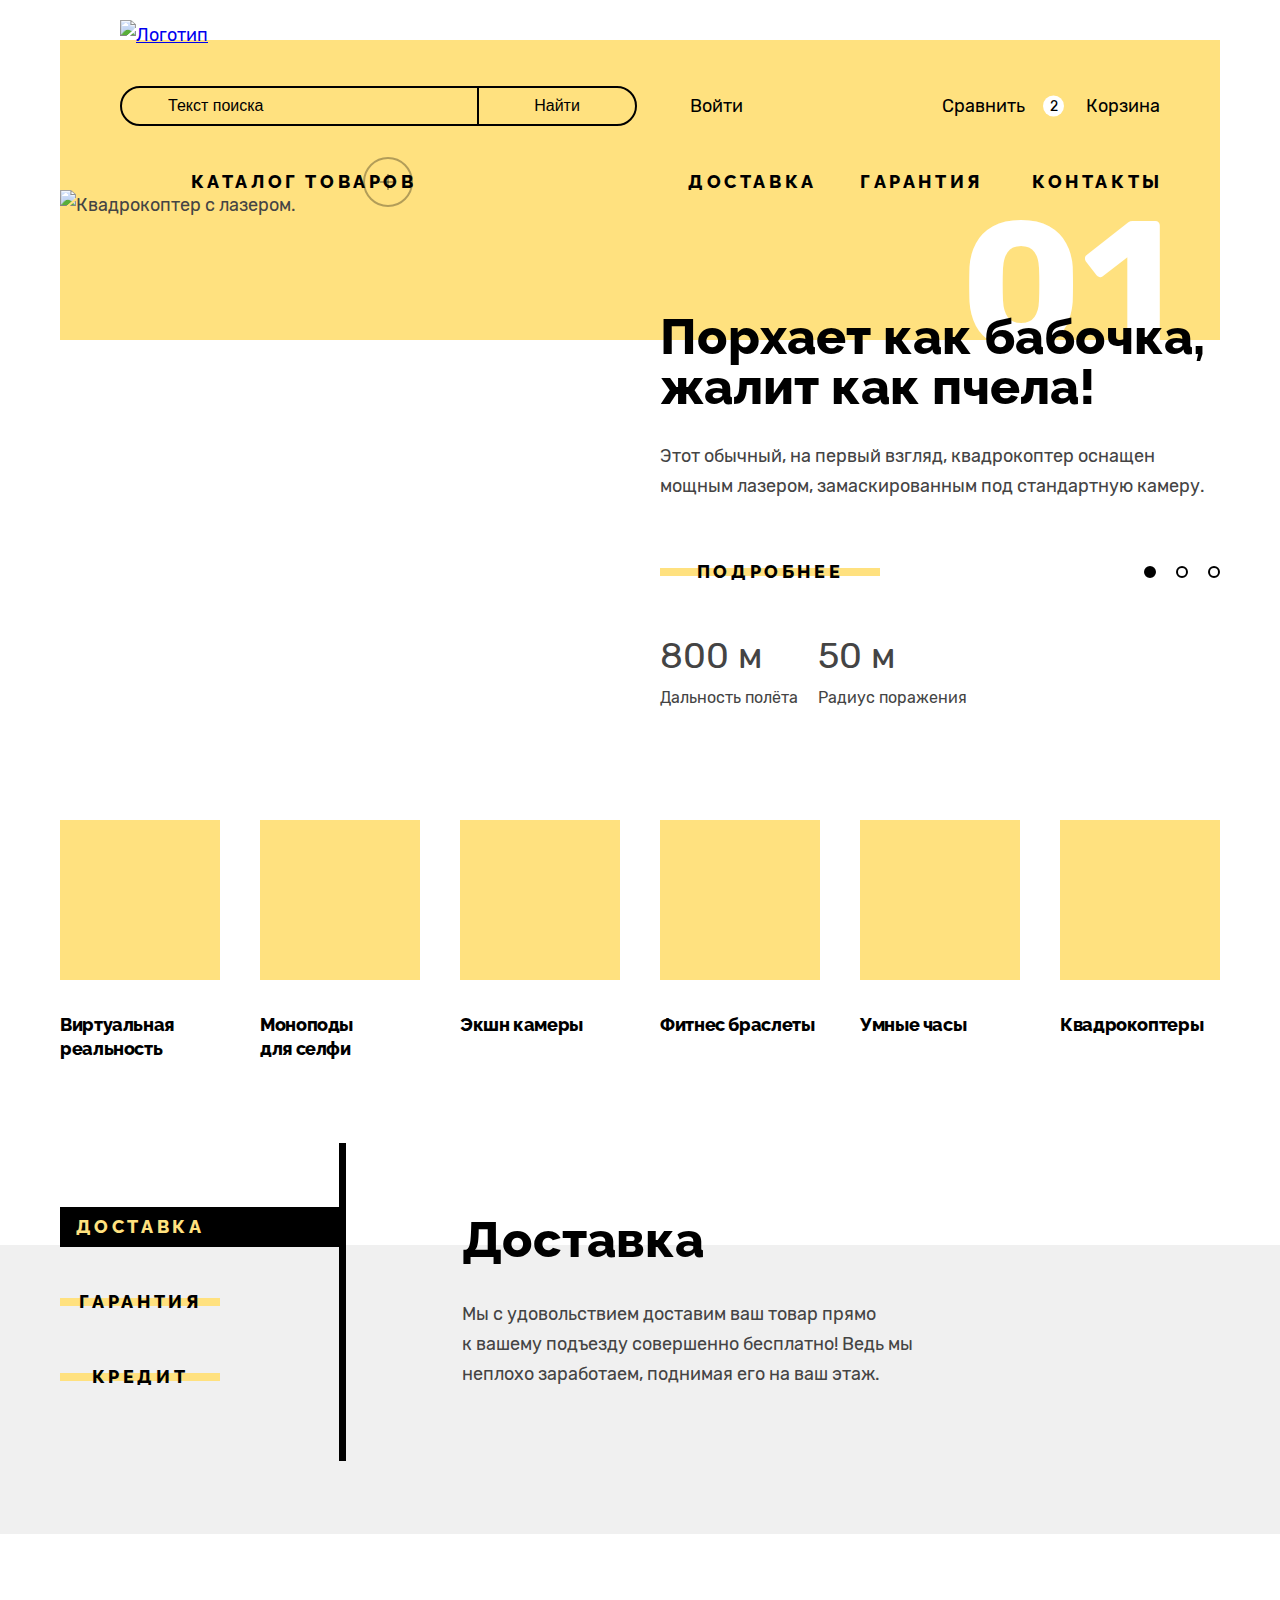
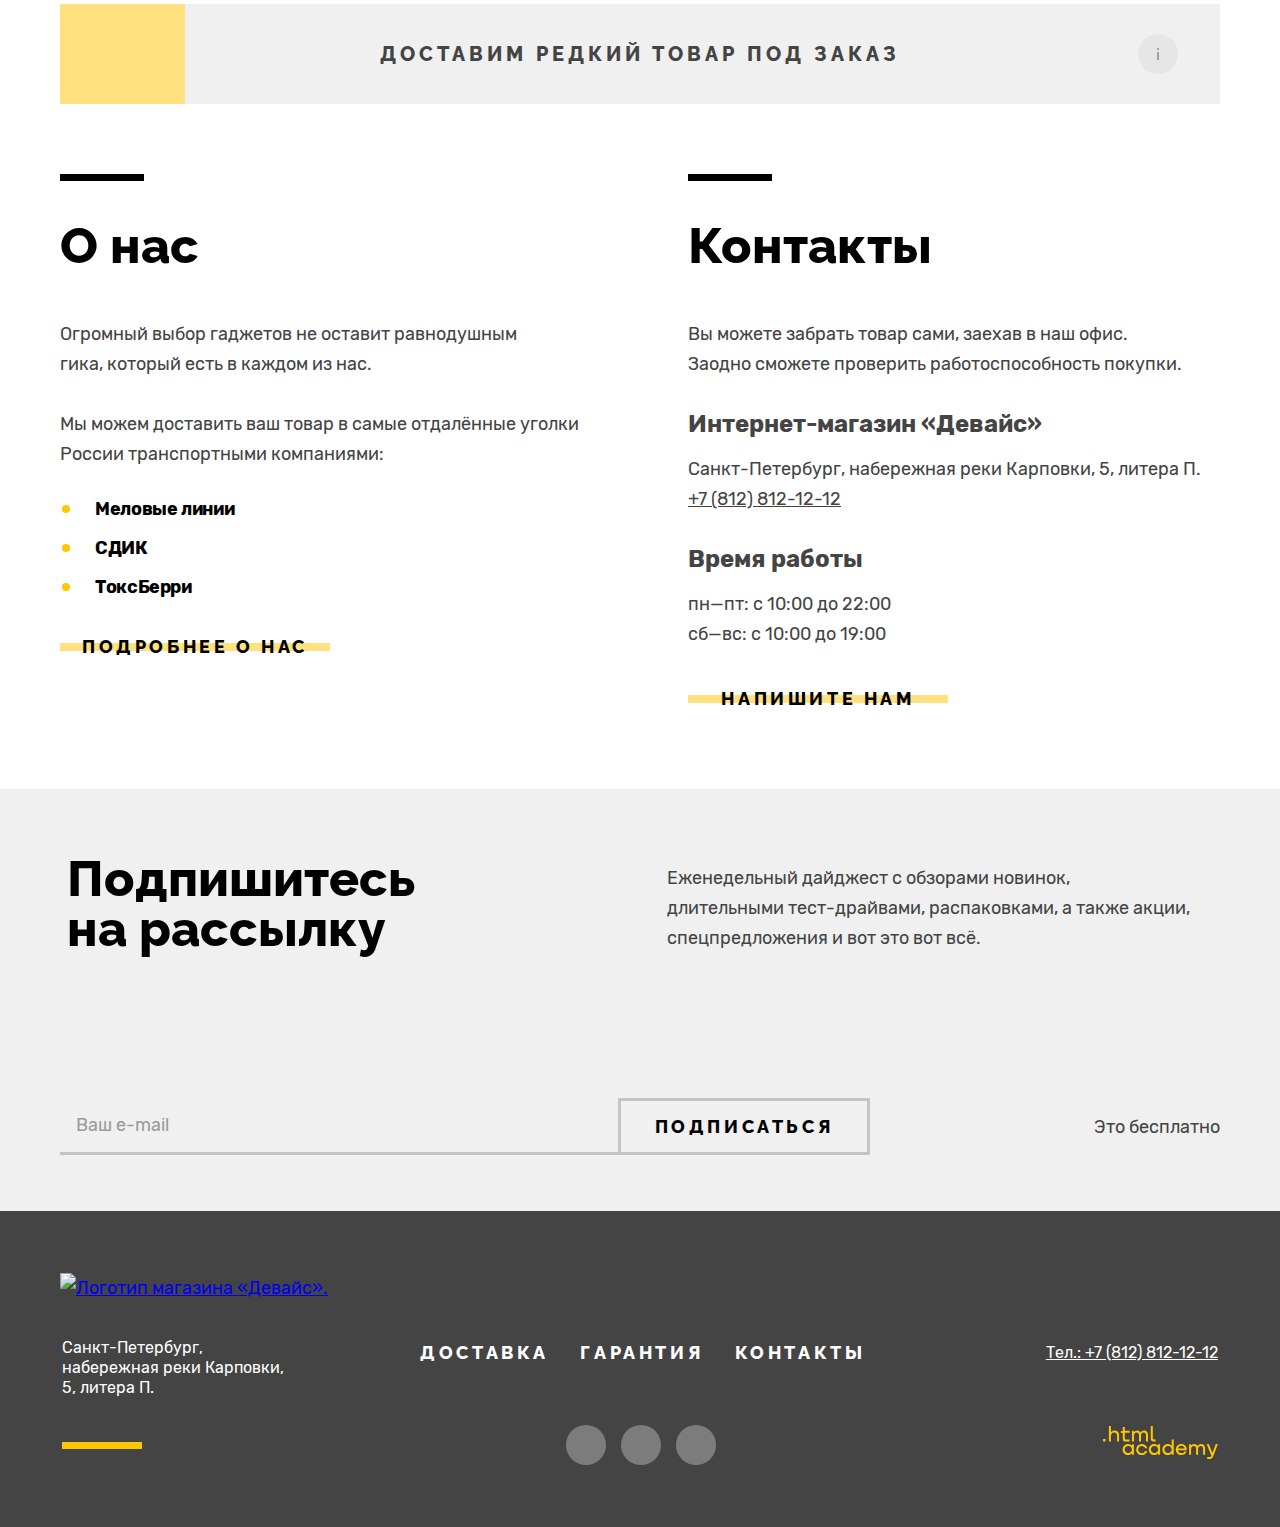
==== commit 89f394dd: "Исправляет ссылку в шапке" ====
--- a/index.html
+++ b/index.html
@@ -3,17 +3,19 @@
   <head>
     <meta charset="utf-8">
     <title>HTML Academy: Девайс</title>
+    <link rel="icon" href="favicon.ico">
+    <link rel="icon" type="image/png" href="./images/favicon.png">
     <link rel="stylesheet" type="text/css" href="styles/styles.css">
   </head>
   <body>
     <header class="page-header narrow-container">
-      <a class="logo-header-link" href="index.html">
-        <img class="logo-header" src="images/header/logo-header.svg" alt="Логотип «Девайс»">
+      <a class="logo-header-link" href="/">
+        <img class="logo-header" src="images/header/logo-header.svg" width="145" height="36" alt="Логотип магазина «Девайс».">
       </a>
       <div class="navigation-user-wrapper">
         <form class="navigation-user-form text-small-additional" action="https://echo.htmlacademy.ru/" method="post">
           <label class="navigation-user-form-label">
-            <input class="navigation-user-form-field text-small-additional" type="search" name="searchquery" placeholder="Текст поиска">
+            <input class="navigation-user-form-field text-small-additional" type="search" name="searchquery" placeholder="Текст поиска" aria-label="Поиск по сайту">
             <span class="visually-hidden">Поиск</span>
           </label>
           <button class="navigation-user-form-button text-small-additional" type="submit">Найти</button>
@@ -34,20 +36,20 @@
               <ul class="cart-popover-product-list">
                 <li class="cart-popover-product-item">
                   <a class="cart-popover-product-wrapper">
-                    <img class="cart-popover-product-img" src="images/header/product-selfie-stick.jpg" width="39" height="43" alt="Любительская селфи-палка">
+                    <img class="cart-popover-product-img" src="images/header/product-selfie-stick.jpg" width="39" height="43" alt="Любительская селфи-палка.">
                     <span class="cart-popover-product-text text-small-additional">Любительская селфи-палка</span>
                   </a>
                   <button class="cart-popover-product-delete-button" type="button">
-                    <span class="visually-hidden">Закрыть окно</span>
+                    <span class="visually-hidden">Удалить товар из корзины</span>
                   </button>
                 </li>
                 <li class="cart-popover-product-item">
                   <a class="cart-popover-product-wrapper">
-                    <img class="cart-popover-product-img" src="images/header/product-professional-selfie-stick.jpg" width="39" height="43" alt="Профессиональная селфи-палка">
+                    <img class="cart-popover-product-img" src="images/header/product-professional-selfie-stick.jpg" width="39" height="43" alt="Профессиональная селфи-палка.">
                     <span class="cart-popover-product-text text-small-additional">Профессиональная селфи-палка</span>
                   </a>
                   <button class="cart-popover-product-delete-button" type="button">
-                    <span class="visually-hidden">Закрыть окно</span>
+                    <span class="visually-hidden">Удалить товар из корзины</span>
                   </button>
                 </li>
               </ul>
@@ -65,7 +67,7 @@
       <nav class="header-navigation">
         <ul class="navigation-list">
           <li class="navigation-item-button">
-            <a class="navigation-link second-title" href="#">Каталог товаров<span class="navigation-link-icon"></span></a>
+            <a class="navigation-link navigation-link-button second-title" href="#">Каталог товаров<span class="navigation-link-icon"></span></a>
             <ul class="subcatalog-list">
               <li class="subcatalog-item">
                 <a class="subcatalog-link link-small" href="virtual-reality.html">Виртуальная реальность</a>
@@ -108,23 +110,23 @@
         сменяются на следующий-->
         <div class="controls">
           <button class="previous-button" type="button">
-            <span class="visually-hidden">Предыдущий товар</span>
+            <span class="visually-hidden">Предыдущий промо-товар</span>
           </button>
           <button class="next-button" type="button">
-            <span class="visually-hidden">Следующий товар</span>
+            <span class="visually-hidden">Следующий промо-товар</span>
           </button>
         </div>
         <!-- Отсутствует JavaScript. При нажатии на одну из кнопок аналогично стрелкам меняется класс .active-slide,
            а также удаляется у кнопки класс .dot-button-active и переносится на кнопку на которую был произведен клик -->
         <div class="pagination-slider">
           <button class="dot-button dot-button-active" type="button">
-            <span class="visually-hidden">1</span>
+            <span class="visually-hidden">Первый промо-товар</span>
           </button>
           <button class="dot-button" type="button">
-            <span class="visually-hidden">2</span>
+            <span class="visually-hidden">Второй промо-товар</span>
           </button>
           <button class="dot-button" type="button">
-            <span class="visually-hidden">3</span>
+            <span class="visually-hidden">Третий промо-товар</span>
           </button>
         </div>
         <div class="slide active-slide">
@@ -160,7 +162,7 @@
           </div>
         </div>
         <div class="slide">
-          <img class="promo-goods" src="images/index/slider-3.png" width="560" height="560" alt="Селфи палица.">
+          <img class="promo-goods" src="images/index/slider-3.png" width="560" height="560" alt="Селфи-палица.">
           <div class="slide-description-wrapper">
             <span class="promo-slider-number">03</span>
             <h3 class="promo-slider-title main-title">Делай селфи,<br> как Бен Стиллер!</h3>
@@ -186,7 +188,7 @@
             <a class="category-link category-link-vr" href="virtual-reality.html">Виртуальная реальность</a>
           </li>
           <li class="category-item">
-            <a class="category-link category-link-selfie" href="monopodes.html">Моноподы для селфи</a>
+            <a class="category-link category-link-selfie" href="monopodes.html">Моноподы<br> для селфи</a>
           </li>
           <li class="category-item">
             <a class="category-link category-link-actioncams" href="action-cams.html">Экшн камеры</a>
@@ -217,10 +219,10 @@
             </li>
           </ul>
           <div class="service-description-wrapper">
-            <div class="service-delivery">
+            <div class="service-delivery services-description-active">
               <h3 class="service-title main-title">Доставка</h3>
               <p class="service-text">
-                Мы с удовольствием доставим ваш товар прямо
+                Мы с удовольствием доставим ваш товар прямо<br>
                 к вашему подъезду совершенно бесплатно! Ведь
                 мы неплохо заработаем, поднимая его на ваш этаж.
               </p>
@@ -255,22 +257,22 @@
         <section class="about-us">
           <h2 class="about-us-title main-title">О нас</h2>
           <p class="about-us-text">
-            Огромный выбор гаджетов не оставит равнодушным гика, который есть в каждом из нас.
+            Огромный выбор гаджетов не оставит равнодушным<br> гика, который есть в каждом из нас.
           </p>
           <p class="about-us-text">
             Мы можем доставить ваш товар в самые отдалённые уголки России транспортными компаниями:
           </p>
           <ul class="about-us-list">
-            <li class="about-us-item">Меловые линии</li>
-            <li class="about-us-item">СДИК</li>
-            <li class="about-us-item">ТоксБерри</li>
+            <li class="about-us-item text-bold">Меловые линии</li>
+            <li class="about-us-item text-bold">СДИК</li>
+            <li class="about-us-item text-bold">ТоксБерри</li>
           </ul>
           <a class="about-us-button button" href="about.html">Подробнее о нас</a>
         </section>
         <section class="contacts">
           <h2 class="contacts-title main-title">Контакты</h2>
           <p class="contacts-text">
-            Вы можете забрать товар сами, заехав в наш офис. Заодно сможете проверить работоспособность покупки.
+            Вы можете забрать товар сами, заехав в наш офис.<br> Заодно сможете проверить работоспособность покупки.
           </p>
           <h3 class="contacts-subtitle third-title">Интернет-магазин «Девайс»</h3>
           <div class="contacts-text">
@@ -279,7 +281,7 @@
               <a class="contacts-phone link" href="tel:+7(812)812-12-12">+7 (812) 812-12-12</a>
             </address>
           </div>
-          <h3 class="contacts-subtitle third-title">Контакты</h3>
+          <h3 class="contacts-subtitle third-title">Время работы</h3>
           <ul class="contacts-list contacts-text">
             <li class="contacts-text-working-hours">пн—пт: с <time>10:00</time> до <time>22:00</time></li>
             <li class="contacts-text-working-hours">сб—вс: с <time>10:00</time> до <time>19:00</time></li>
@@ -292,17 +294,17 @@
           <div class="subscription-title-description-wrapper">
             <h2 class="subscription-title main-title">Подпишитесь на рассылку</h2>
             <p class="subscription-description">
-              Еженедельный дайджест с обзорами новинок,
-              длительными тест-драйвами, распаковками, а также акции, спецпредложения и вот это вот всё.
+              Еженедельный дайджест с обзорами новинок,<br>
+              длительными тест-драйвами, распаковками, а также акции,<br> спецпредложения и вот это вот всё.
             </p>
           </div>
           <div class="subscription-form-wrapper">
             <form class="subscription-form" action="https://echo.htmlacademy.ru/" method="post">
               <label class="subscription-form-label">
                 <span class="visually-hidden"> Поле подписки на рассылку</span>
-                <input class="subscription-form-field" name="e-mail" type="email" placeholder="Ваш e-mail">
+                <input class="subscription-form-field" name="e-mail" type="email" placeholder="Ваш e-mail" aria-label="Поле ввода электронной почты">
               </label>
-              <button class="subscription-form-button" type="submit">Подписаться</button>
+              <button class="subscription-form-button" type="submit" aria-label="Подписаться на рассылку">Подписаться</button>
             </form>
             <span class="subscription-form-text">Это бесплатно</span>
           </div>
@@ -310,89 +312,92 @@
       </section>
     </main>
     <footer class="page-footer">
-      <a class="logo-footer-link" href="#">
-        <img class="logo-footer" src="images/footer/logo-footer.svg" alt="Логотип «Девайс»">
-      </a>
-      <div class="footer-wrapper">
-        <div class="logo-address-wrapper">
-          <address class="footer-address text-small-additional">
-          Санкт-Петербург, набережная реки Карповки, 5, литера П.
-          </address>
-        </div>
-        <div class="navigation-social-wrapper">
-          <nav class="footer-navigation">
-            <ul class="footer-navigation-list">
-              <li class="footer-navigation-item">
-                <a class="footer-navigation-link second-title-white" href="delivery.html">Доставка</a>
-              </li>
-              <li class="footer-navigation-item">
-                <a class="footer-navigation-link second-title-white" href="warranty.html">Гарантия</a>
-              </li>
-              <li class="footer-navigation-item">
-                <a class="footer-navigation-link second-title-white" href="contacts.html">Контакты</a>
+      <div class="footer-container container">
+        <a class="logo-footer-link" href="#">
+          <img class="logo-footer" src="images/footer/logo-footer.svg" alt="Логотип магазина «Девайс».">
+        </a>
+        <div class="footer-wrapper">
+          <div class="logo-address-wrapper">
+            <address class="footer-address text-small-additional">
+            Санкт-Петербург, набережная реки Карповки, 5, литера П.
+            </address>
+          </div>
+          <div class="navigation-social-wrapper">
+            <nav class="footer-navigation">
+              <ul class="footer-navigation-list">
+                <li class="footer-navigation-item">
+                  <a class="footer-navigation-link second-title-white" href="delivery.html">Доставка</a>
+                </li>
+                <li class="footer-navigation-item">
+                  <a class="footer-navigation-link second-title-white" href="warranty.html">Гарантия</a>
+                </li>
+                <li class="footer-navigation-item">
+                  <a class="footer-navigation-link second-title-white" href="contacts.html">Контакты</a>
+                </li>
+              </ul>
+            </nav>
+            <ul class="footer-social-list">
+              <li class="footer-social-item">
+                <a class="footer-social-link footer-social-tg" href="https://t.me/htmlacademy">
+                  <span class="visually-hidden">Телеграмм</span>
+                </a>
+              </li>
+              <li class="footer-social-item">
+                <a class="footer-social-link footer-social-yt" href="https://www.youtube.com/user/htmlacademyru">
+                  <span class="visually-hidden">Ютуб</span>
+                </a>
+              </li>
+              <li class="footer-social-item">
+                <a class="footer-social-link footer-social-tw" href="https://twitter.com/htmlacademy_ru">
+                  <span class="visually-hidden">Твиттер</span>
+                </a>
               </li>
             </ul>
-          </nav>
-          <ul class="footer-social-list">
-            <li class="footer-social-item">
-              <a class="footer-social-link footer-social-tg" href="https://t.me/htmlacademy">
-                <span class="visually-hidden">Телеграмм</span>
-              </a>
-            </li>
-            <li class="footer-social-item">
-              <a class="footer-social-link footer-social-yt" href="https://www.youtube.com/user/htmlacademyru">
-                <span class="visually-hidden">Ютуб</span>
-              </a>
-            </li>
-            <li class="footer-social-item">
-              <a class="footer-social-link footer-social-tw" href="https://twitter.com/htmlacademy_ru">
-                <span class="visually-hidden">Твиттер</span>
-              </a>
-            </li>
-          </ul>
-        </div>
-        <div class="phone-author-wrapper">
-          <a class="footer-phone link-small-additional" href="tel:+78128121212">Тел.: +7 (812) 812-12-12</a>
-          <a class="footer-author-logo-link" href="https://htmlacademy.ru/">
-            <svg class="footer-author-logo" width="115" height="33" xmlns="http://www.w3.org/2000/svg" aria-label="Логотип htmlacademy">
-              <path d="M0 12.9v2.6h2.5v-2.6H0ZM11.6 4.5c-1.6 0-2.8.7-3.6 1.7h-.1V0h-2v15.5h2v-5.3c0-2.1 1.3-3.6 3.3-3.6 1.8 0 2.9 1.4 2.9 3.2v5.7h2V9.4c.1-3-1.8-4.9-4.5-4.9ZM26.6 4.8h-4.8V1.1h-2v3.8h-1.9v2h1.9v6c0 1.7 1 2.7 2.7 2.7h4.1v-2h-3.7c-.7 0-1.1-.4-1.1-1.1V6.8h4.8v-2ZM41.1 4.6c-1.6 0-2.9.8-3.5 2.1h-.1c-.6-1.2-1.8-2.1-3.4-2.1-1.4 0-2.5.8-3.1 1.8h-.1V4.8H29v10.6h2V10c0-2 1-3.5 2.6-3.5 1.5 0 2.4 1 2.4 2.6v6.3h2V9.8c0-2.4 1.4-3.3 2.6-3.3 1.5 0 2.4 1 2.4 2.6v6.3h2V8.9c.1-2.5-1.4-4.3-3.9-4.3ZM47.8 12.7c0 1.7 1 2.7 2.8 2.7h2v-2h-1.7c-.7 0-1.1-.4-1.1-1.1V0h-2v12.7ZM28.9 19.7c-.9-1.1-2.2-1.8-3.9-1.8-3.1 0-5.4 2.3-5.4 5.6s2.3 5.6 5.4 5.6c1.8 0 3-.8 3.8-1.9h.1v1.6h2V18.2h-2v1.5Zm-3.6 7.4c-2.2 0-3.6-1.6-3.6-3.6s1.4-3.6 3.6-3.6 3.6 1.6 3.6 3.6c0 1.9-1.4 3.6-3.6 3.6ZM44.2 22c-.5-2.4-2.6-4.1-5.4-4.1a5.4 5.4 0 0 0-5.6 5.6c0 3.1 2.2 5.6 5.6 5.6 2.8 0 4.9-1.8 5.4-4.2h-2.1a3.4 3.4 0 0 1-3.3 2.3c-2.2 0-3.6-1.6-3.6-3.6s1.4-3.6 3.6-3.6c1.6 0 2.8 1 3.3 2.2h2.1V22ZM55.1 19.7c-.9-1.1-2.2-1.8-3.9-1.8-3.1 0-5.4 2.3-5.4 5.6s2.3 5.6 5.4 5.6c1.8 0 3-.8 3.8-1.9h.1v1.6h2V18.2h-2v1.5Zm-3.6 7.4c-2.2 0-3.6-1.6-3.6-3.6s1.4-3.6 3.6-3.6 3.6 1.6 3.6 3.6c0 1.9-1.5 3.6-3.6 3.6ZM68.7 19.8c-.9-1.1-2.2-1.9-3.9-1.9-3.1 0-5.4 2.3-5.4 5.6s2.2 5.6 5.4 5.6c1.7 0 3-.8 3.8-1.8h.1v1.5h2V13.4h-2v6.4Zm-3.6 7.3c-2.2 0-3.6-1.6-3.6-3.6s1.4-3.6 3.6-3.6 3.6 1.6 3.6 3.6c-.1 2-1.5 3.6-3.6 3.6ZM78.3 17.9c-3.3 0-5.5 2.5-5.5 5.6 0 3 2.1 5.6 5.5 5.6 2.5 0 4.5-1.3 5.2-3.6h-2.1c-.5 1-1.6 1.6-3 1.6-1.9 0-3.3-1.3-3.4-2.9h8.8c.2-3.6-2-6.3-5.5-6.3Zm0 1.9c1.7 0 3 1 3.3 2.6h-6.5c.3-1.5 1.5-2.6 3.2-2.6ZM98.2 17.9c-1.6 0-2.9.8-3.6 2h-.1c-.6-1.2-1.8-2-3.4-2-1.4 0-2.5.7-3.1 1.8v-1.5h-1.9v10.6h2v-5.4c0-2 1-3.4 2.6-3.5 1.5 0 2.4 1 2.4 2.6v6.3h2v-5.6c0-2.4 1.4-3.3 2.6-3.3 1.5 0 2.4 1 2.4 2.6v6.3h2v-6.5c.1-2.6-1.4-4.4-3.9-4.4ZM109.4 27l-3.6-8.9h-2.2l4.8 11.6c-.3.9-.7 1.2-1.7 1.2h-2.5v2h2.5c1.8 0 2.8-.8 3.5-2.6l4.7-12.2h-2.1l-3.4 8.9Z" fill="none"/>
-            </svg>
-          </a>
+          </div>
+          <div class="phone-author-wrapper">
+            <a class="footer-phone link-small-additional" href="tel:+78128121212">Тел.: +7 (812) 812-12-12</a>
+            <a class="footer-author-logo-link" href="https://htmlacademy.ru/">
+              <svg class="footer-author-logo" width="115" height="33" xmlns="http://www.w3.org/2000/svg" role="img" aria-label="Логотип htmlacademy.">
+                <path d="M0 12.9v2.6h2.5v-2.6H0ZM11.6 4.5c-1.6 0-2.8.7-3.6 1.7h-.1V0h-2v15.5h2v-5.3c0-2.1 1.3-3.6 3.3-3.6 1.8 0 2.9 1.4 2.9 3.2v5.7h2V9.4c.1-3-1.8-4.9-4.5-4.9ZM26.6 4.8h-4.8V1.1h-2v3.8h-1.9v2h1.9v6c0 1.7 1 2.7 2.7 2.7h4.1v-2h-3.7c-.7 0-1.1-.4-1.1-1.1V6.8h4.8v-2ZM41.1 4.6c-1.6 0-2.9.8-3.5 2.1h-.1c-.6-1.2-1.8-2.1-3.4-2.1-1.4 0-2.5.8-3.1 1.8h-.1V4.8H29v10.6h2V10c0-2 1-3.5 2.6-3.5 1.5 0 2.4 1 2.4 2.6v6.3h2V9.8c0-2.4 1.4-3.3 2.6-3.3 1.5 0 2.4 1 2.4 2.6v6.3h2V8.9c.1-2.5-1.4-4.3-3.9-4.3ZM47.8 12.7c0 1.7 1 2.7 2.8 2.7h2v-2h-1.7c-.7 0-1.1-.4-1.1-1.1V0h-2v12.7ZM28.9 19.7c-.9-1.1-2.2-1.8-3.9-1.8-3.1 0-5.4 2.3-5.4 5.6s2.3 5.6 5.4 5.6c1.8 0 3-.8 3.8-1.9h.1v1.6h2V18.2h-2v1.5Zm-3.6 7.4c-2.2 0-3.6-1.6-3.6-3.6s1.4-3.6 3.6-3.6 3.6 1.6 3.6 3.6c0 1.9-1.4 3.6-3.6 3.6ZM44.2 22c-.5-2.4-2.6-4.1-5.4-4.1a5.4 5.4 0 0 0-5.6 5.6c0 3.1 2.2 5.6 5.6 5.6 2.8 0 4.9-1.8 5.4-4.2h-2.1a3.4 3.4 0 0 1-3.3 2.3c-2.2 0-3.6-1.6-3.6-3.6s1.4-3.6 3.6-3.6c1.6 0 2.8 1 3.3 2.2h2.1V22ZM55.1 19.7c-.9-1.1-2.2-1.8-3.9-1.8-3.1 0-5.4 2.3-5.4 5.6s2.3 5.6 5.4 5.6c1.8 0 3-.8 3.8-1.9h.1v1.6h2V18.2h-2v1.5Zm-3.6 7.4c-2.2 0-3.6-1.6-3.6-3.6s1.4-3.6 3.6-3.6 3.6 1.6 3.6 3.6c0 1.9-1.5 3.6-3.6 3.6ZM68.7 19.8c-.9-1.1-2.2-1.9-3.9-1.9-3.1 0-5.4 2.3-5.4 5.6s2.2 5.6 5.4 5.6c1.7 0 3-.8 3.8-1.8h.1v1.5h2V13.4h-2v6.4Zm-3.6 7.3c-2.2 0-3.6-1.6-3.6-3.6s1.4-3.6 3.6-3.6 3.6 1.6 3.6 3.6c-.1 2-1.5 3.6-3.6 3.6ZM78.3 17.9c-3.3 0-5.5 2.5-5.5 5.6 0 3 2.1 5.6 5.5 5.6 2.5 0 4.5-1.3 5.2-3.6h-2.1c-.5 1-1.6 1.6-3 1.6-1.9 0-3.3-1.3-3.4-2.9h8.8c.2-3.6-2-6.3-5.5-6.3Zm0 1.9c1.7 0 3 1 3.3 2.6h-6.5c.3-1.5 1.5-2.6 3.2-2.6ZM98.2 17.9c-1.6 0-2.9.8-3.6 2h-.1c-.6-1.2-1.8-2-3.4-2-1.4 0-2.5.7-3.1 1.8v-1.5h-1.9v10.6h2v-5.4c0-2 1-3.4 2.6-3.5 1.5 0 2.4 1 2.4 2.6v6.3h2v-5.6c0-2.4 1.4-3.3 2.6-3.3 1.5 0 2.4 1 2.4 2.6v6.3h2v-6.5c.1-2.6-1.4-4.4-3.9-4.4ZM109.4 27l-3.6-8.9h-2.2l4.8 11.6c-.3.9-.7 1.2-1.7 1.2h-2.5v2h2.5c1.8 0 2.8-.8 3.5-2.6l4.7-12.2h-2.1l-3.4 8.9Z" fill="none"/>
+              </svg>
+            </a>
+          </div>
         </div>
       </div>
     </footer>
-    <div class="modal-container modal-container-close">
+    <!-- Для отображения модального окна добавьте к div с классом modal-container класс modal-container-open-->
+    <div class="modal-container">
       <div class="modal">
         <section class="modal-content">
           <div class="modal-form-header-wrapper">
             <h2 class="modal-title main-title">Доставка под заказ</h2>
             <button class="modal-close-button" type="button">
-              <span class="visually-hidden">Закрыть</span>
+              <span class="visually-hidden">Закрыть всплывающее окно.</span>
             </button>
          </div>
           <form class="modal-container-form" action="https://echo.htmlacademy.ru/" method="get">
             <div class="modal-field-group-wrapper">
               <p class="modal-field-group">
-                <label class="modal-input-label text-bold" for="name">Ваше имя:</label>
-                <input class="modal-input" id="name" type="text" name="name" placeholder="Введите имя" required>
-                <span class="modal-input-comment">Добавьте имя</span>
+                <label class="modal-input-label text-bold" for="name">Ваше имя:</label><span class="modal-field-wrapper-name">
+                <input class="modal-input modal-input-name" id="name" type="text" name="name" placeholder="Введите имя" aria-label="Поле ввода имени" required>
+                <span class="modal-input-comment text-small">Добавьте имя</span>
               </p>
               <p class="modal-field-group">
-                <label class="modal-input-label text-bold" for="email">Ваш e-mail:</label>
-                <input class="modal-input" id="email" type="email" name="email" placeholder="почта" required>
-                <span class="modal-input-comment modal-input-comment-error">Забавный у вас адрес</span>
+                <label class="modal-input-label text-bold" for="email">Ваш e-mail:</label><span class="modal-field-wrapper-email">
+                <input class="modal-input modal-input-email" id="email" type="email" name="email" placeholder="почта" aria-label="Поле ввода почты" required>
+                <span class="modal-input-comment text-small">Забавный у вас адрес</span>
               </p>
             </div>
             <div class="modal-field-group-wrapper">
               <p class="modal-field-group">
-                <label class="modal-input-label text-bold" for="date-arrival">Что нужно привезти:</label>
-                <input class="modal-input modal-input-description" id="date-arrival" type="text" name="name" placeholder="В свободной форме" required>
-                <span class="modal-input-comment"></span>
+                <label class="modal-input-label text-bold" for="order-details">Что нужно привезти:</label>
+                <input class="modal-input modal-input-description" id="order-details" type="text" name="order-text" placeholder="В свободной форме" aria-label="Поле ввода пожеланий по доставке" required>
               </p>
               <div class="modal-field-group modal-field-group-quantity">
-                <label class="modal-input-label text-bold" for="children-number">Количество:</label>
+                <label class="modal-input-label text-bold" for="order-quantity" aria-label="Поле ввода количества товаров">Количество:</label>
                   <span class="modal-form-tooltip">
-                    <button class="tooltip-toggle" type="button" aria-labelledby="tooltip-label">
+                    <button class="tooltip-toggle" type="button">
+                      <span class="visually-hidden">Всплывающая подсказка</span>
                     </button>
                     <span class="modal-form-tooltip-text" role="tooltip" id="tooltip-label">
                       Постараемся найти, сколько нужно. Привезём сколько получится по требованиям <br> к провозу багажа.
@@ -400,13 +405,17 @@
                   </span>
                   <span class="visually-hidden">Всплывающая подсказка</span>
                   <div class="modal-input-button-wrapper">
-                    <button class="modal-input-minus-button"><span class="visually-hidden">Уменьшить</span></button>
-                    <input class="modal-input modal-input-quantity" id="children-number" type="number" name="children-quantity" value="1">
-                    <button class="modal-input-plus-button"><span class="visually-hidden">Увеличить</span></button>
+                    <button class="modal-input-minus-button">
+                      <span class="visually-hidden">Уменьшить количество</span>
+                    </button>
+                    <input class="modal-input modal-input-quantity" id="order-quantity" type="number" name="order-quantity" value="1">
+                    <button class="modal-input-plus-button">
+                      <span class="visually-hidden">Увеличить количество</span>
+                    </button>
                   </div>
               </div>
             </div>
-            <button class="modal-form-button button" type="submit">Найти</button>
+            <button class="modal-form-button button" type="submit" aria-label="Отправить данные формы">Отправить</button>
           </form>
         </section>
       </div>
--- a/styles/styles.css
+++ b/styles/styles.css
@@ -33,7 +33,7 @@
 body {
   display: flex;
   flex-direction: column;
-  min-height: 100%;
+  height: 100%;
   width: 100%;
   margin: 0;
   font-family: "Rubik", sans-serif;
@@ -241,15 +241,6 @@
   background: linear-gradient(180deg,white 40px, #ffe17f 40px);
 }
 
-.page-header-wrapper {
-  display: grid;
-  grid-template-rows: repeat(3, auto);
-  row-gap: 30px;
-  padding: 0 60px;
-  padding-bottom: 20px;
-  background: linear-gradient(180deg,white 20px, #ffe17f 20px);
-}
-
 /* Logo */
 
 .logo-header-link {
@@ -470,6 +461,7 @@
 .navigation-user-item-cart:focus-within .popover-open {
   display: block
 }
+
 /* CART POPOVER */
 
 /* Modal windows */
@@ -488,7 +480,7 @@
   top: 35px;
   right: -66%;
   background-color: #000000;
-  z-index: 2;
+  z-index: 3;
 }
 
 .cart-popover:after {
@@ -650,26 +642,26 @@
 
 .cart-popover-button:active {
   background-color: #ffe17f;
-  color:rgba(0, 0, 0, 0.3)
+  color:rgba(0, 0, 0, 0.3);
 }
 
 .cart-popover-button:focus-visible {
   outline: none;
   box-shadow:
     0 0 0 2px black,
-    0 0 0 4px #af4fff
-  ;
+    0 0 0 4px #af4fff;
 }
 
 .cart-popover-button:disabled {
-  color:rgba(0, 0, 0, 0.3)
+  color:rgba(0, 0, 0, 0.3);
 }
 
 /* Navigation menu */
 
 .navigation-list {
-  display: flex;
-  justify-content: space-between;;
+  position: relative;
+  display: flex;
+  justify-content: flex-start;
   align-items: center;
   flex-wrap: wrap;
   min-height: 50px;
@@ -677,20 +669,19 @@
   margin: 0;
   padding: 0;
   list-style-type: none;
+  z-index: 2;
 }
 
 .navigation-item {
   position: relative;
-  padding: 15px 0 14px 0;
   min-height: 50px;
 }
 
 .navigation-item-button {
   position: relative;
   min-width: 293px;
-  padding: 14px 0;
   margin-right: 275px;
-  z-index: 1;
+  z-index: 2;
 }
 
 .navigation-item:not(:last-child) {
@@ -701,6 +692,11 @@
 
 .navigation-item:nth-child(4) {
   margin-right: 0;
+}
+
+.navigation-item-button .navigation-link {
+  display: block;
+  padding: 15px 0;
 }
 
 .navigation-link {
@@ -709,6 +705,7 @@
   text-decoration-line: none;
   text-indent:-0.2em;;
   direction:rtl;
+  padding: 15px 0;
 }
 
 .navigation-link:hover {
@@ -774,20 +771,20 @@
 .subcatalog-list {
   display: none;
   position: absolute;
-  grid-template-columns: 222px 181px auto;
+  grid-template-columns: 222px 181px 218px;
   grid-template-rows: repeat(3, auto);
   column-gap: 30px;
   row-gap: 18px;
   grid-auto-flow: column;
-  z-index: -1;
   width: 1160px;
-  min-height: 120px;
+  min-height: 160px;
   top: 50px;
   left: -60px;
   margin: 0;
   padding: 14px 60px 40px 60px;
   list-style-type: none;
   background-color: #ffe17f;
+  z-index: 2;
 }
 
 .subcatalog-item:last-child {
@@ -952,8 +949,7 @@
 
 .slide-description-wrapper {
   width: 560px;
-  margin-top: 120px;
-  margin-bottom: 38px;
+  margin-top: 122px;
 }
 
 .promo-slider-number {
@@ -1077,6 +1073,7 @@
 
 .category-link-selfie::before {
   background-image: url("../images/index/icons/monopodes.svg");
+  background-position: center bottom;
 }
 
 .category-link-actioncams::before {
@@ -1114,7 +1111,6 @@
 .services {
   min-height: 391px;
   background: linear-gradient(180deg, white 102px, #f0f0f0 102px);
-  margin-bottom: 70px;
 }
 
 .services-wrapper {
@@ -1124,7 +1120,7 @@
 }
 
 .services-list {
-  width: 280px;
+  width: 287px;
   margin: 0;
   padding: 64px 0;
   list-style-type: none;
@@ -1182,12 +1178,12 @@
 
 .service-delivery, .service-warranty, .service-credit {
   display: none;
-  width:694px;
-  padding-right: 242px;
+  width:695px;
+  padding-right: 240px;
 }
 
 .service-delivery {
-  display: block;
+  display: none;
   background-image: url("../images/index/delivery.svg");
   background-repeat: no-repeat;
   background-position: center right;
@@ -1209,6 +1205,10 @@
   background-position: top right;
 }
 
+.services-description-active {
+  display: block;
+}
+
 .service-title {
   margin-bottom: 34px;
 }
@@ -1233,10 +1233,10 @@
   font-family: 'Raleway';
   font-weight: 800;
   font-size: 20px;
-  line-height: 23px;
+  line-height: 20px;
   letter-spacing: 0.2em;
   text-transform: uppercase;
-  background: url("../images/index/icons/delivery.svg") no-repeat 35px 39px,
+  background: url("../images/index/icons/delivery.svg") no-repeat 38px 35px,
               linear-gradient(90deg, #ffe17f 125px, #f0f0f0 125px);
   cursor: pointer;
 }
@@ -1264,7 +1264,7 @@
 }
 
 .special-offer-text:hover {
-  background: url("../images/index/icons/delivery.svg") no-repeat 35px 39px,
+  background: url("../images/index/icons/delivery.svg") no-repeat 38px 35px,
               linear-gradient(90deg, #ffc700 125px, #f0f0f0 125px);
 }
 
@@ -1318,23 +1318,25 @@
 .about-us-list {
   padding: 0;
   margin: 0;
+  line-height: 20px;
   margin-bottom: 30px;
   list-style-type: none;
 }
 .about-us-item {
   position: relative;
-  padding-left: 34px;
+  padding-left: 35px;
 }
 
 .about-us-item:not(:last-child) {
   margin-bottom: 19px;
 }
+
 .about-us-item::before {
     display: block;
     position: absolute;
     top: 50%;
     transform: translateY(-50%);
-    left: 0;
+    left: 2px;
     width: 8px;
     height: 8px;
     border-radius: 50%;
@@ -1343,7 +1345,7 @@
 }
 
 .about-us-button {
-  width: 240px;
+  width: 270px;
 }
 
 .contacts-subtitle {
@@ -1378,18 +1380,22 @@
 .subscription-title-description-wrapper {
   display: flex;
   flex-wrap: wrap;
-  justify-content: space-between;
   align-items: center;
   margin-bottom: 144px;
 }
 
 .subscription-title {
   width: 365px;
+  margin: 0;
+  padding-top: 1px;
+  padding-left: 7px;
+  margin-right: 242px;
 }
 
 .subscription-description {
-  width: 560px;
-  margin: 0;
+  max-width: 560px;
+  margin: 0;
+  padding-top: 8px;
   text-align: left;
 }
 
@@ -1408,7 +1414,6 @@
 .subscription-form-label {
   width: 558px;
   border: 0;
-
   background-color: transparent;
 }
 
@@ -1528,7 +1533,7 @@
   padding: 6px 0;
   width: 4px;
   height: 7px;
-  margin-right: 16px;
+  margin-right: 12px;
   background: url("../images/catalog/icons/breadcrumbs-separator.svg");
   background-repeat: no-repeat;
   background-position: center left;
@@ -1572,31 +1577,32 @@
 
 .catalog-filter {
   width: 320px;
-  padding: 25px 60px 0 60px;
+  padding: 25px 40px 0 60px;
 }
 
 .catalog-filter-form {
   display: grid;
   grid-template-rows: repeat(5, auto);
-  gap: 35px;
+  gap: 33px;
 }
 
 .catalog-filter-form-title {
-  padding-bottom: 25px;
-  margin: 0;
+  margin: 0;
+  margin-bottom: 25px;
   font-family: "Raleway";
   font-weight: 800;
   font-size: 16px;
-  line-height: 19px;
+  line-height: 18px;
   letter-spacing: 0.2em;
   text-transform: uppercase;
   color: #000000;
 }
 
 .catalog-filter-group {
+  width: 200px;
+  margin: 0;
+  padding: 0;
   border: none;
-  margin: 0;
-  padding: 0;
 }
 
 .catalog-filter-group-name {
@@ -1606,9 +1612,18 @@
   padding-top: 12px;
   border-top: 2px solid #000000;
   color: #000000;
+  font-weight: 700;
+  font-size: 18px;
+  line-height: 20px;
+  letter-spacing: -0.02em;
+  text-indent: -1px;
 }
 
 /* First filter */
+.range {
+  padding-top: 8px;
+}
+
 .range-scale {
   position: relative;
   width: 100%;
@@ -1636,16 +1651,18 @@
 }
 
 .toggle-min {
-  left: 0;
+  left: -9px;
 }
 
 .toggle-max {
-  left: 119px;
+  left: 110px;
 }
 
 .range-wrapper-inputs {
   display: flex;
   justify-content: space-between;
+  position: relative;
+  left: -14px;
   width: 168px;
   font-size: 15px;
   line-height: 18px;
@@ -1676,10 +1693,15 @@
   list-style-type: none;
   padding: 0;
   margin: 0;
+  line-height: 20px;
 }
 
 .catalog-list-item:not(:last-child) {
   margin-bottom: 17px;
+}
+
+.catalog-filter-form-list-radio .catalog-list-item:not(:last-child) {
+  margin-bottom: 20px;
 }
 
 .control {
@@ -1765,6 +1787,11 @@
   font-size: 16px;
   line-height: 19px;
   color: #000000;
+}
+
+/* Filter form button */
+.catalog-filter-form-button {
+  width: 220px;
 }
 
 /* Main Catalog - Sort Menu */
@@ -1789,7 +1816,7 @@
   background-repeat: no-repeat;
   background-position: top 12px right 11px;
   text-align: left;
-  text-indent: -2px;
+  text-indent: -1px;
   cursor: pointer;
 }
 
@@ -1990,7 +2017,7 @@
   right: 27px;
   width: 60px;
   height: 60px;
-  padding-top: 22px;
+  padding-top: 19px;
   font-family: "Raleway";
   font-style: normal;
   font-weight: 800;
@@ -1998,6 +2025,7 @@
   line-height: 16px;
   text-align: center;
   letter-spacing: 0.2em;
+  text-indent: 2px;;
   text-transform: uppercase;
   border: 2px solid rgba(0, 0, 0, 0.6);
   border-radius: 50%;
@@ -2017,11 +2045,17 @@
 
 .product-card-title {
   margin: 0;
-  max-width: 230px;
+  max-width: 210px;
+  font-weight: 700;
+  font-size: 18px;
+  line-height: 20px;
+  letter-spacing: -0.02em;
+  color: #000000;
 }
 
 .product-card-price {
   color: #444444;
+  line-height: 110%;
 }
 
 .product-list-button-more {
@@ -2077,6 +2111,8 @@
 .pagination-button {
   padding: 25px 25px;
   text-decoration: none;
+  text-indent: -0.2em;;
+  direction: rtl;
 }
 
 .pagination-button:hover {
@@ -2084,7 +2120,7 @@
 }
 
 .pagination-button:active {
-  color:rgba(0, 0, 0, 0.3)
+  color:rgba(0, 0, 0, 0.3);
 }
 
 .pagination-button:focus-visible {
@@ -2145,22 +2181,26 @@
 
 .page-footer {
   background-color: #444444;
-  padding: 62px 140px;
-  width: unset;
+  padding: 62px 0;
 }
 
 .footer-wrapper {
   display: flex;
-  justify-content: space-between;
   align-items: flex-start;
+  justify-content: center;
   /* grid-template-columns: 239px 119px 444px 183px 175px;
   grid-template-rows: 1fr 35px 1fr 62px 1fr; */
 }
 
 /* Logo and adress */
 
+.logo-address-wrapper {
+  margin-right: 119px;
+}
+
 .footer-address {
-  max-width: 250px;
+  min-width: 239px;
+  max-width: 239px;
 }
 
 .logo-footer-link {
@@ -2208,7 +2248,8 @@
 /* Navigation and socials */
 
 .navigation-social-wrapper {
-  max-width: 500px;
+  max-width: 444px;
+  margin-right: 184px;
 }
 
 .footer-navigation {
@@ -2226,7 +2267,7 @@
   margin: 0 auto;
   gap: 35px;
   list-style-type: none;
-  margin-bottom: 60px;
+  margin-bottom: 55px;
 }
 
 .footer-navigation-link {
@@ -2383,30 +2424,28 @@
 /* MODAL WINDOW */
 
 .modal-container {
+  display: none;
   position: fixed;
   top: 0;
   left: 0;
-  display: -webkit-box;
-  display: -ms-flexbox;
-  display: flex;
   width: 100%;
   height: 100%;
   background: rgba(242, 242, 242, 0.8);
   z-index: 2;
 }
 
-.modal-container-close {
-  display: none;
+.modal-container-open {
+  display: flex;
 }
 
 .modal {
-  margin: auto;
+  margin: auto auto;
   background-color: #ffffff;
   box-shadow: 0 10px 0 rgba(0, 0, 0, 0.1);
   border: 10px solid #000000;
   width: 920px;
   min-height: 568px;
-  padding: 62px 80px;
+  padding: 62px 70px;
 }
 
 .modal-form-header-wrapper {
@@ -2421,7 +2460,7 @@
 .modal-close-button {
   position: relative;
   width: 26px;
-  height: 100%;
+  height: 26px;
   padding: 0;
   box-shadow: none;
   border: none;
@@ -2432,22 +2471,21 @@
   background-position: center right;
 }
 
+.modal-close-button:hover {
+  opacity: 0.6;
+  outline: none;
+}
+
+.modal-close-button:active {
+  opacity: 0.3;
+  outline: none;
+}
+
 .modal-close-button:focus-visible {
-  outline: solid 3px #83b3d3;
-}
-
-.modal-close-button:hover {
-  outline: none;
-}
-
-.modal-close-button:active {
-  outline: none;
-}
-
-.modal-close-button:active:before {
-}
-
-.modal-close-button:active:after {
+  outline: none;
+  box-shadow:
+    0 0 0 2px #ffffff,
+    0 0 0 4px #af4fff;
 }
 
 /* Modal Form – Common Styles */
@@ -2479,6 +2517,8 @@
   margin-bottom: 14px;
 }
 
+/* Input fields */
+
 .modal-input {
   display: block;
   width: 100%;
@@ -2487,55 +2527,82 @@
   padding-top: 15px;
   padding-left: 19px;
   padding-bottom: 14px;
-  font: inherit;
+  font-size: 16px;
+  line-height: 20px;
   color: #000000;
   border: none;
-  background-color: #f2f2f2;
+  background-color: #ebebeb;
   -webkit-appearance: textfield;
      -moz-appearance: textfield;
           appearance: textfield;
 }
 
+.modal-input-name {
+  background-image: url("../images/index/icons/modal_form/icon_name.svg");
+  background-repeat: no-repeat;
+  background-position: top 24px right 20px;
+}
+
+.modal-input-email {
+  background-image: url("../images/index/icons/modal_form/icon_email.svg");
+  background-repeat: no-repeat;
+  background-position: top 24px right 20px;
+}
+
+.modal-input-name + .modal-input-comment  {
+  display: none;
+}
+
+.modal-input-name:placeholder-shown + .modal-input-comment  {
+  display: block;
+}
+
+.modal-input:placeholder-shown {
+  background-color: #f0f0f0;
+}
+
 .modal-input-description {
   width: 540px;
 }
 
-.modal-input[type="text"]::placeholder {
+.modal-input::placeholder {
   color: rgba(0, 0, 0, 0.6);
   font: inherit;
 }
 
 .modal-input:hover {
-  background: #e6e6e6;
+  background-color: #dcdcdc;
 }
 
 .modal-input:focus-visible {
-  outline: 3px solid #83b3d3;
-  border: none;
-  -webkit-box-shadow: none;
-          box-shadow: none;
-}
-
-.modal-input:focus:not(:focus-visible) {
-  outline: none;
-  border: none;
-  -webkit-box-shadow: none;
-          box-shadow: none;
-}
-
-.modal-input:active {
-  outline: none;
-  -webkit-box-shadow: 0 0 0 3px #000000 inset;
-          box-shadow: 0 0 0 3px #000000 inset;
-  color: #000000;
-  background-color: #ffffff;
+  background-color: #f0f0f0;
+  outline: none;
+  box-shadow:
+    0 0 0 2px #ffffff,
+    0 0 0 4px #af4fff;
+}
+
+.modal-input[type="email"]:invalid {
+  box-shadow:inset 0 0 0 2px #ff3d3d;
+}
+
+.modal-input[type="email"]:invalid + .modal-input-comment {
+  color: #ff3d3d;
+}
+
+.modal-input:disabled {
+  opacity: 0.3;
 }
 
 .modal-form-button {
   width: 200px;
 }
 
-/* Input buttons */
+.modal-input-comment {
+  display: flex;
+}
+
+/* Input plus/minus buttons */
 
 .modal-input-button-wrapper {
   position: relative;
@@ -2543,109 +2610,79 @@
 
 .modal-input-minus-button {
   position: absolute;
-  -webkit-box-sizing: border-box;
-          box-sizing: border-box;
-  width: 25px;
-  height: 25px;
-  padding: 12px 6px;
-  top: 13px;
-  left: 13px;
+  width: 60px;
+  height: 60px;
+  top: 0;
+  left: 0;
+  padding: 0;
   background-color: transparent;
   border: none;
   cursor: pointer;
 }
 
-.modal-input-minus-button::after {
-  position: absolute;
-  width: 13px;
-  height: 1px;
-  left: 6px;
-  top: 12px;
-  background-color: #000000;
-  opacity: 0.3;
-  border: none;
-  content: "";
-}
-
-.modal-input-minus-button:hover::after {
-  opacity: 1;
-}
-
-.modal-input-minus-button:focus-visible {
-  opacity: 1;
-  -webkit-box-shadow: 0 0 0 3px #83b3d3 inset;
-          box-shadow: 0 0 0 3px #83b3d3 inset;
-  outline: none;
-  border-radius: 4px;
-}
-
-.modal-input-minus-button:hover::after {
-  opacity: 0.2;
-}
-
 .modal-input-plus-button {
   position: absolute;
-  -webkit-box-sizing: border-box;
-          box-sizing: border-box;
-  width: 25px;
-  height: 25px;
-  padding: 12px 6px;
-  top: 13px;
-  right: 14px;
+  width: 60px;
+  height: 60px;
+  top: 0;
+  right: 0;
+  padding: 0;
   background-color: transparent;
   border: none;
   cursor: pointer;
 }
 
-.modal-input-plus-button::before {
-  position: absolute;
-  width: 13px;
-  height: 1px;
-  top: 12px;
-  right: 6px;
+.modal-input-minus-button::after {
+  position: absolute;
+  width: 16px;
+  height: 2px;
+  top: 50%;
+  left: 50%;
+  transform: translate(-50%, -50%);
   background-color: #000000;
-  opacity: 0.3;
-  border: none;
-  -webkit-transform: rotate(90deg);
-      -ms-transform: rotate(90deg);
-          transform: rotate(90deg);
-  content: "";
-}
-
-.modal-input-plus-button::after {
-  position: absolute;
-  width: 13px;
-  height: 1px;
-  left: 6px;
-  top: 12px;
-  background-color: #000000;
-  opacity: 0.3;
   border: none;
   content: "";
 }
 
-.modal-input-plus-button:hover::before {
+.modal-input-minus-button:focus-visible {
   opacity: 1;
-}
-
-.modal-input-plus-button:hover::after {
-  opacity: 1;
+  outline: none;
+  box-shadow:
+    0 0 0 2px #ffffff,
+    0 0 0 4px #af4fff;
+}
+
+
+.modal-input-plus-button::before {
+  position: absolute;
+  width: 2px;
+  height: 16px;
+  top: 50%;
+  left: 50%;
+  transform: translate(-50%, -50%);
+  background-color: #000000;
+  border: none;
+  content: "";
+}
+
+.modal-input-plus-button::after {
+  position: absolute;
+  width: 16px;
+  height: 2px;
+  top: 50%;
+  left: 50%;
+  transform: translate(-50%, -50%);
+  background-color: #000000;
+  border: none;
+  content: "";
 }
 
 .modal-input-plus-button:focus-visible {
   opacity: 1;
-  -webkit-box-shadow: 0 0 0 3px #83b3d3 inset;
-          box-shadow: 0 0 0 3px #83b3d3 inset;
-  outline: none;
-  border-radius: 4px;
-}
-
-.modal-input-plus-button:active::before {
-  opacity: 0.2;
-}
-
-.modal-input-plus-button:active::after {
-  opacity: 0.2;
+  outline: none;
+  box-shadow:
+    0 0 0 2px #ffffff,
+    0 0 0 4px #af4fff;
 }
 
 .modal-input-quantity[type="number"] {
@@ -2657,6 +2694,10 @@
           appearance: textfield;
 }
 
+.modal-input-quantity:invalid {
+  box-shadow:inset 0 0 0 2px #ff3d3d;
+}
+
 input::-webkit-outer-spin-button,
 input::-webkit-inner-spin-button {
     /* display: none; <- Crashes Chrome on hover */
@@ -2665,7 +2706,7 @@
 }
 
 
-/* Tooltip */
+/* Form tooltip */
 
 .modal-field-group-quantity > .modal-input-label {
   display: block;
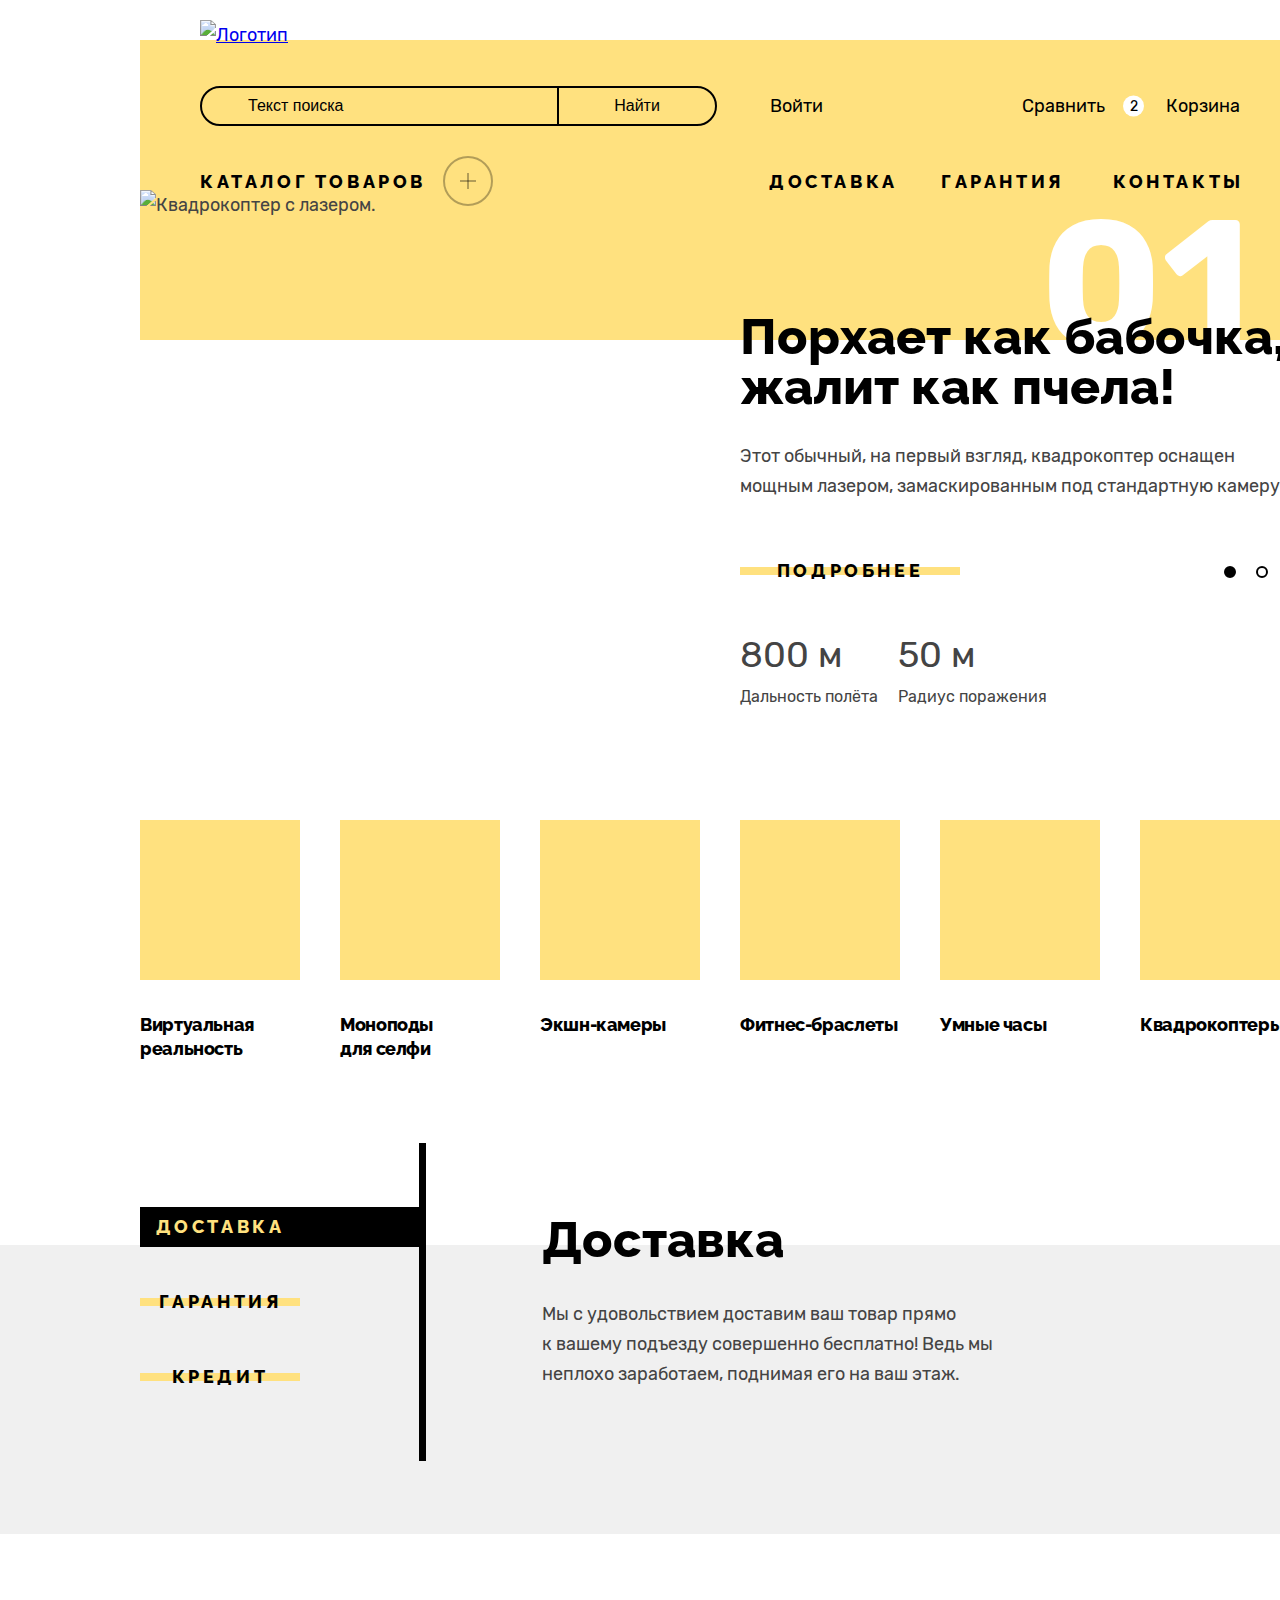
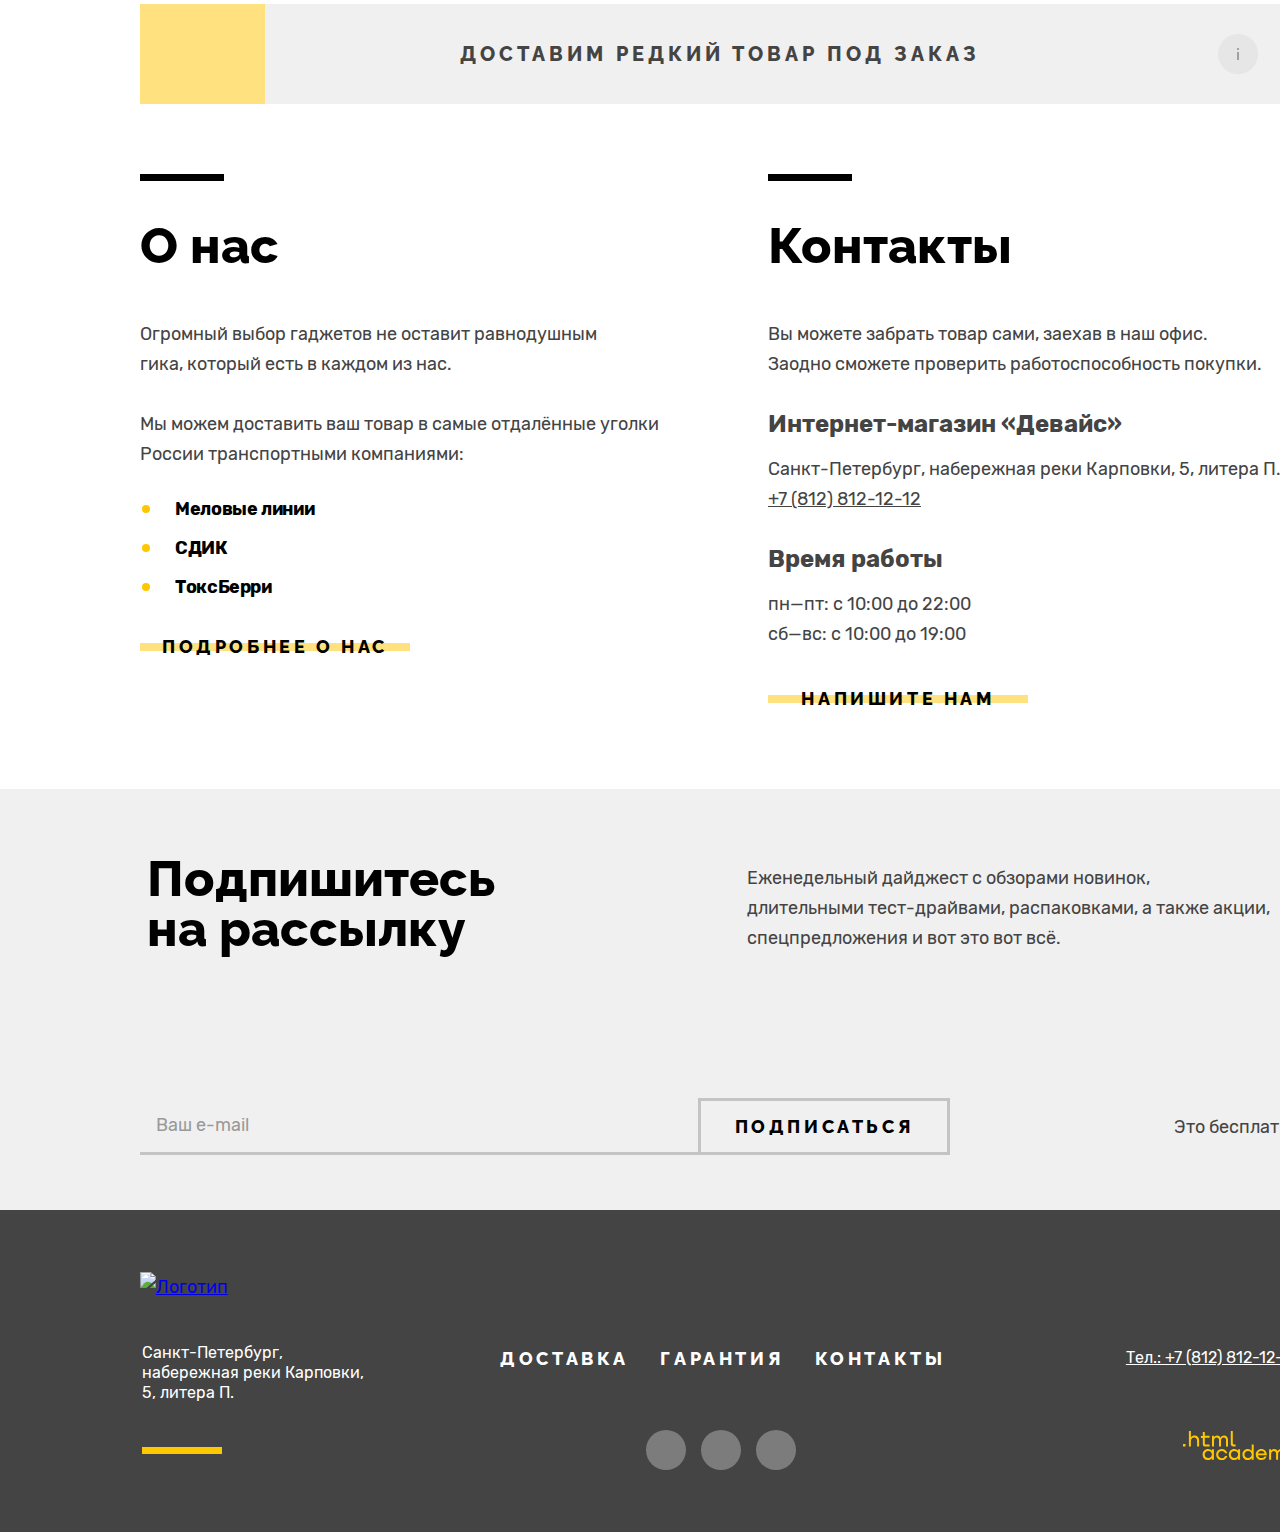
==== commit c3e4481c: "Исправляет проблемы переполнения и исправляет меню-навигацию" ====
--- a/index.html
+++ b/index.html
@@ -9,8 +9,9 @@
   </head>
   <body>
     <header class="page-header narrow-container">
-      <a class="logo-header-link" href="/">
+      <a class="logo-header-link" href="index.html">
         <img class="logo-header" src="images/header/logo-header.svg" width="145" height="36" alt="Логотип магазина «Девайс».">
+        <span class="visually-hidden">Переход на главную.</span>
       </a>
       <div class="navigation-user-wrapper">
         <form class="navigation-user-form text-small-additional" action="https://echo.htmlacademy.ru/" method="post">
@@ -65,40 +66,40 @@
         </ul>
       </div>
       <nav class="header-navigation">
-        <ul class="navigation-list">
-          <li class="navigation-item-button">
-            <a class="navigation-link navigation-link-button second-title" href="#">Каталог товаров<span class="navigation-link-icon"></span></a>
-            <ul class="subcatalog-list">
-              <li class="subcatalog-item">
-                <a class="subcatalog-link link-small" href="virtual-reality.html">Виртуальная реальность</a>
-              </li>
-              <li class="subcatalog-item">
-                <a class="subcatalog-link link-small" href="monopodes.html">Моноподы для селфи</a>
-              </li>
-              <li class="subcatalog-item">
-                <a class="subcatalog-link link-small" href="action-cams.html">Экшн-камеры</a>
-              </li>
-              <li class="subcatalog-item">
-                <a class="subcatalog-link link-small" href="fitness-trackers.html">Фитнес браслеты</a>
-              </li>
-              <li class="subcatalog-item">
-                <a class="subcatalog-link link-small" href="smartwatches.html">Умные часы</a>
-              </li>
-              <li class="subcatalog-item">
-                <a class="subcatalog-link link-small" href="quadcopters.html">Квадрокоптеры</a>
-              </li>
-            </ul>
-          </li>
-          <li class="navigation-item">
-            <a class="navigation-link second-title" href="#">Доставка</a>
-          </li>
-          <li class="navigation-item">
-            <a class="navigation-link second-title" href="#">Гарантия</a>
-          </li>
-          <li class="navigation-item">
-            <a class="navigation-link second-title" href="#">Контакты</a>
-          </li>
-        </ul>
+        <div class="subcatalog-wrapper">
+          <a class="navigation-link subcatalog-button second-title" href="#">Каталог товаров<span class="navigation-link-icon"></span></a>
+          <ul class="subcatalog-list">
+            <li class="subcatalog-item">
+              <a class="subcatalog-link link-small" href="virtual-reality.html">Виртуальная реальность</a>
+            </li>
+            <li class="subcatalog-item">
+              <a class="subcatalog-link link-small" href="monopodes.html">Моноподы для селфи</a>
+            </li>
+            <li class="subcatalog-item">
+              <a class="subcatalog-link link-small" href="action-cams.html">Экшн-камеры</a>
+            </li>
+            <li class="subcatalog-item">
+              <a class="subcatalog-link link-small" href="fitness-trackers.html">Фитнес браслеты</a>
+            </li>
+            <li class="subcatalog-item">
+              <a class="subcatalog-link link-small" href="smartwatches.html">Умные часы</a>
+            </li>
+            <li class="subcatalog-item">
+              <a class="subcatalog-link link-small" href="quadcopters.html">Квадрокоптеры</a>
+            </li>
+          </ul>
+        </div>
+          <ul class="navigation-list">
+            <li class="navigation-item">
+              <a class="navigation-link second-title" href="#">Доставка</a>
+            </li>
+            <li class="navigation-item">
+              <a class="navigation-link second-title" href="#">Гарантия</a>
+            </li>
+            <li class="navigation-item">
+              <a class="navigation-link second-title" href="#">Контакты</a>
+            </li>
+          </ul>
       </nav>
     </header>
     <main class="main-index">
@@ -191,10 +192,10 @@
             <a class="category-link category-link-selfie" href="monopodes.html">Моноподы<br> для селфи</a>
           </li>
           <li class="category-item">
-            <a class="category-link category-link-actioncams" href="action-cams.html">Экшн камеры</a>
-          </li>
-          <li class="category-item">
-            <a class="category-link category-link-fittrackers" href="fitness-trackers.html">Фитнес браслеты</a>
+            <a class="category-link category-link-actioncams" href="action-cams.html">Экшн-камеры</a>
+          </li>
+          <li class="category-item">
+            <a class="category-link category-link-fittrackers" href="fitness-trackers.html">Фитнес-браслеты</a>
           </li>
           <li class="category-item">
             <a class="category-link category-link-smartwatches" href="smartwatches.html">Умные часы</a>
@@ -313,8 +314,9 @@
     </main>
     <footer class="page-footer">
       <div class="footer-container container">
-        <a class="logo-footer-link" href="#">
-          <img class="logo-footer" src="images/footer/logo-footer.svg" alt="Логотип магазина «Девайс».">
+        <a class="logo-footer-link" href="index.html">
+          <img class="logo-footer" src="images/footer/logo-footer.svg" width="145" height="36" alt="Логотип магазина «Девайс».">
+          <span class="visually-hidden">Переход на главную.</span>
         </a>
         <div class="footer-wrapper">
           <div class="logo-address-wrapper">
@@ -378,12 +380,12 @@
           <form class="modal-container-form" action="https://echo.htmlacademy.ru/" method="get">
             <div class="modal-field-group-wrapper">
               <p class="modal-field-group">
-                <label class="modal-input-label text-bold" for="name">Ваше имя:</label><span class="modal-field-wrapper-name">
+                <label class="modal-input-label text-bold" for="name">Ваше имя:</label>
                 <input class="modal-input modal-input-name" id="name" type="text" name="name" placeholder="Введите имя" aria-label="Поле ввода имени" required>
                 <span class="modal-input-comment text-small">Добавьте имя</span>
               </p>
               <p class="modal-field-group">
-                <label class="modal-input-label text-bold" for="email">Ваш e-mail:</label><span class="modal-field-wrapper-email">
+                <label class="modal-input-label text-bold" for="email">Ваш e-mail:</label>
                 <input class="modal-input modal-input-email" id="email" type="email" name="email" placeholder="почта" aria-label="Поле ввода почты" required>
                 <span class="modal-input-comment text-small">Забавный у вас адрес</span>
               </p>
--- a/styles/styles.css
+++ b/styles/styles.css
@@ -34,9 +34,10 @@
   display: flex;
   flex-direction: column;
   height: 100%;
+  min-width: 1440px;
   width: 100%;
   margin: 0;
-  font-family: "Rubik", sans-serif;
+  font-family: "Rubik", "Arial", sans-serif;
   font-style: normal;
   font-weight: 400;
   font-size: 18px;
@@ -183,7 +184,7 @@
 .button {
   display: block;
   position: relative;
-  padding: 10px 0;
+  padding: 10px 10px;
   font-family: "Raleway";
   font-weight: 800;
   font-size: 18px;
@@ -237,7 +238,7 @@
   grid-template-rows: repeat(3, auto);
   row-gap: 30px;
   padding-top: 20px;
-  padding-bottom: 23px;
+  padding-bottom: 24px;
   background: linear-gradient(180deg,white 40px, #ffe17f 40px);
 }
 
@@ -267,7 +268,7 @@
   display: flex;
   flex-wrap: wrap;
   justify-content: space-between;
-  align-items: center;
+  align-items: flex-start;
 }
 
 /* Search Form */
@@ -275,23 +276,34 @@
 .navigation-user-form {
   display: flex;
   width: 517px;
-  height: 40px;
   margin-right: 26px;
+}
+
+.navigation-user-form-label {
+  min-height: 40px;
+  flex-grow: 1;
+}
+
+
+.navigation-user-form-label:focus-within {
+  outline-offset: 2px;
+  outline: 2px solid #af4fff;
 }
 
 .navigation-user-form-field {
   position: relative;
-  width: 359px;
-  height: 40px;
-  padding: 0;
-  padding-left: 46px;
+  min-width: 200px;
+  min-height: 40px;
+  width: 100%;
+  height: 100%;
+  padding: 5px 20px 5px 46px;
   border: 2px solid black;
   border-radius: 50px 0 0 50px;
   font-style: inherit;
   color: inherit;
   background: url("../images/header/icons/search_icon.svg");
   background-repeat: no-repeat;
-  background-position: 16px 10px;
+  background-position: 16px 50%;
 }
 
 .navigation-user-form-field::placeholder {
@@ -303,10 +315,6 @@
   outline: none;
 }
 
-.navigation-user-form-label:focus-within {
-  outline-offset: 2px;
-  outline: 2px solid #af4fff;
-}
 
 .navigation-user-form-field:focus-visible {
   outline: none;
@@ -319,13 +327,12 @@
 .navigation-user-form-button {
   display: block;
   position: relative;
+  min-width: 160px;
   margin-left: -2px;
-  width: 160px;
-  height: 100%;
-  padding: 0;
-  background-color: transparent;
+  padding: 8px 8px;
   border: 2px solid #000000;
   border-radius: 0 50px 50px 0;
+  background-color: transparent;
   cursor: pointer;
   outline: none;
 }
@@ -364,14 +371,12 @@
   flex-grow: 1;
   width: 497px;
   margin: 0;
-  margin-bottom: -5px;
   padding: 0;
   list-style-type: none;
 }
 
-.navigation-user-item {
-  margin-bottom: 5px;
-}
+/* User Menu – Items */
+
 
 .navigation-user-item-login {
   margin-right: 28px;
@@ -394,10 +399,14 @@
   display: none;
 }
 
+/* User Menu – Links */
+
 .navigation-user-link {
+  display: inline-block;
   color: #000000;
   text-decoration-line: none;
   cursor: pointer;
+  padding: 5px 0;
 }
 
 .navigation-user-link:hover {
@@ -419,22 +428,21 @@
 .navigation-user-item-login > .navigation-user-link {
   padding-left: 27px;
   background: url("../images/header/icons/user-icon.svg") no-repeat;
-  background-position: 0 5px;
+  background-position: 0 50%;
 }
 
 .navigation-user-item-compare > .navigation-user-link {
   padding-left: 22px;
   background: url("../images/header/icons/compare_icon.svg") no-repeat;
-  background-position: 0 5px;
+  background-position: 0 50%;
 }
 
 .navigation-user-item-cart > .navigation-user-link {
   position: relative;
   font: inherit;
-  padding: 0;
   padding-left: 43px;
   background: url("../images/header/icons/cart_icon.svg") no-repeat;
-  background-position: 14px 7px;
+  background-position: 14px 40%;
   border: none;
 }
 
@@ -464,7 +472,7 @@
 
 /* CART POPOVER */
 
-/* Modal windows */
+/* Cart Popover – Modal window */
 
 .popover-open {
   display: none;
@@ -494,7 +502,7 @@
   background-image: url("../images/header/icons/popover-triangle.svg");
 }
 
-/* Product List */
+/* Cart Popover – Product List */
 
 .cart-popover-product-list {
   list-style-type: none;
@@ -592,7 +600,7 @@
   ;
 }
 
-/* Total sum and quantity */
+/* Cart Popover – Total sum and quantity */
 
 .cart-popover-total {
   display: flex;
@@ -610,7 +618,7 @@
   color: white;
 }
 
-/* Button and wrapper */
+/* Cart Popover – Button and wrapper */
 
 .cart-popover-button-wrapper {
   display: block;
@@ -657,35 +665,34 @@
 }
 
 /* Navigation menu */
+.header-navigation {
+  display: flex;
+  flex-wrap: wrap;
+  justify-content: space-between;
+  position: relative;
+}
 
 .navigation-list {
   position: relative;
-  display: flex;
-  justify-content: flex-start;
-  align-items: center;
-  flex-wrap: wrap;
+  display: grid;
+  grid-template-columns: max-content max-content max-content;
+  gap: 0 45px;
+  width: 471px;
   min-height: 50px;
-  line-height: 21px;
   margin: 0;
   padding: 0;
   list-style-type: none;
   z-index: 2;
 }
 
+/* Navigation menu – Items */
+
 .navigation-item {
   position: relative;
   min-height: 50px;
 }
 
-.navigation-item-button {
-  position: relative;
-  min-width: 293px;
-  margin-right: 275px;
-  z-index: 2;
-}
-
 .navigation-item:not(:last-child) {
-  margin-right: 45px;
   min-width: 127px;
   text-align: left;
 }
@@ -694,18 +701,25 @@
   margin-right: 0;
 }
 
-.navigation-item-button .navigation-link {
-  display: block;
-  padding: 15px 0;
-}
+/* Navigation menu – Links */
 
 .navigation-link {
   display: inline-block;
   color: #000000;
   text-decoration-line: none;
-  text-indent:-0.2em;;
-  direction:rtl;
-  padding: 15px 0;
+  text-indent: -0.2em;;
+  direction: rtl;
+  padding: 15px 0 14px 0;
+}
+
+.subcatalog-button {
+  display: block;
+  position: relative;
+  min-width: 293px;
+  height: 50px;
+  padding-right: 70px;
+  z-index: 3;
+  text-align: left;
 }
 
 .navigation-link:hover {
@@ -728,7 +742,7 @@
   border-bottom: solid 2px black;
 }
 
-/* Submenu button */
+/* Navigation menu – Submenu button */
 
 .navigation-link-icon {
   display: block;
@@ -764,6 +778,16 @@
 .navigation-link-icon::after {
   width: 16px;
   height: 2px;
+}
+
+/* Submenu toogle */
+
+.subcatalog-wrapper:focus-within .subcatalog-list {
+  display: grid;
+}
+
+.subcatalog-wrapper:focus-within .navigation-link-icon::before {
+  display: none;
 }
 
 /* Submenu */
@@ -784,7 +808,7 @@
   padding: 14px 60px 40px 60px;
   list-style-type: none;
   background-color: #ffe17f;
-  z-index: 2;
+  z-index: 3;
 }
 
 .subcatalog-item:last-child {
@@ -811,19 +835,9 @@
     0 0 0 4px #af4fff;
 }
 
-.subcatalog-active-link {
+.subcatalog-link-active {
   min-height: 23px;
   border-bottom: 1px solid black;
-}
-
-/* Submenu toogle */
-
-.navigation-item-button:focus-within .subcatalog-list {
-  display: grid;
-}
-
-.navigation-item-button:focus-within .navigation-link-icon::before {
-  display: none;
 }
 
 /* MAIN PAGE */
@@ -837,7 +851,7 @@
   margin: 0 auto;
 }
 
-/* Control buttons */
+/* Slider – Control buttons */
 
 .controls {
   position: absolute;
@@ -932,7 +946,7 @@
   background-color: #000000;
 }
 
-/* Slides */
+/* Slider – Slides */
 
 .slide {
   display: none;
@@ -954,7 +968,7 @@
 
 .promo-slider-number {
   position: absolute;
-  top: 7px;
+  top: 6px;
   right: 49px;
   display: block;
   font-family: 'Rubik';
@@ -972,7 +986,7 @@
 }
 
 .promo-slider-description {
-  margin-bottom: 51px;
+  margin-bottom: 50px;
 }
 
 .promo-slider-button {
@@ -991,6 +1005,10 @@
   margin: 0;
 }
 
+.advantage-list + .advantage-list {
+  margin-top: 15px;
+}
+
 .advantage-list-small {
   grid-template-columns: max-content;
   grid-template-rows: max-content;
@@ -1002,6 +1020,7 @@
 }
 
 .advantage-title {
+  max-width: 200px;
   margin: 0;
   font-size: 36px;
   line-height: 30px;
@@ -1009,6 +1028,7 @@
 }
 
 .advantage-description {
+  max-width: 200px;
   order: 1;
   font-size: 16px;
   line-height: 30px;
@@ -1227,7 +1247,7 @@
 .special-offer-text {
   position: relative;
   min-height: 100px;
-  padding: 40px 125px;
+  padding: 40px 155px;
   margin: 0;
   text-align: center;
   font-family: 'Raleway';
@@ -1373,7 +1393,7 @@
 
 .subscription {
   padding-top: 64px;
-  padding-bottom: 56px;
+  padding-bottom: 55px;
   background-color:#f0f0f0;
 }
 
@@ -1393,7 +1413,7 @@
 }
 
 .subscription-description {
-  max-width: 560px;
+  max-width: 550px;
   margin: 0;
   padding-top: 8px;
   text-align: left;
@@ -1450,6 +1470,7 @@
 
 .subscription-form-button {
   min-width: 252px;
+  max-width: 300px;
   min-height: 57px;
   padding: 15px 33px;
   font-family: "Raleway";
@@ -1468,7 +1489,7 @@
 .subscription-form-button:hover:enabled {
   background-color: #000000;
   color: #ffffff;
-  border: none;
+  border-color: #000000;
 }
 
 .subscription-form-button:active:enabled {
@@ -1582,7 +1603,7 @@
 
 .catalog-filter-form {
   display: grid;
-  grid-template-rows: repeat(5, auto);
+  grid-template-rows: repeat(5, minmax(auto, auto));
   gap: 33px;
 }
 
@@ -1620,6 +1641,7 @@
 }
 
 /* First filter */
+
 .range {
   padding-top: 8px;
 }
@@ -1707,7 +1729,7 @@
 .control {
   position: relative;
   display: block;
-  width: max-content;
+  max-width: 185px;
   line-height: 20px;
   padding-left: 36px;
 }
@@ -1790,6 +1812,7 @@
 }
 
 /* Filter form button */
+
 .catalog-filter-form-button {
   width: 220px;
 }
@@ -1807,16 +1830,16 @@
 .select-control {
   width: 141px;
   padding: 0;
-  padding-right: 31px;
+  /* padding-right: 28px; */
   background-color: transparent;
   border: none;
   font: inherit;
+  text-indent: -1.5px;
   appearance: none;
   background-image: url("../images/catalog/icons/sorting_arrow.svg");
   background-repeat: no-repeat;
   background-position: top 12px right 11px;
   text-align: left;
-  text-indent: -1px;
   cursor: pointer;
 }
 
@@ -2188,8 +2211,6 @@
   display: flex;
   align-items: flex-start;
   justify-content: center;
-  /* grid-template-columns: 239px 119px 444px 183px 175px;
-  grid-template-rows: 1fr 35px 1fr 62px 1fr; */
 }
 
 /* Logo and adress */
@@ -2272,6 +2293,7 @@
 
 .footer-navigation-link {
   display: inline-block;
+  padding-top: 5px;
   padding-bottom: 4px;
   text-indent:-0.2em;;
   direction:rtl;
@@ -2549,12 +2571,13 @@
   background-position: top 24px right 20px;
 }
 
-.modal-input-name + .modal-input-comment  {
-  display: none;
+.modal-input-comment {
+  display: flex;
+  opacity: 0;
 }
 
 .modal-input-name:placeholder-shown + .modal-input-comment  {
-  display: block;
+  opacity: 1;
 }
 
 .modal-input:placeholder-shown {
@@ -2587,6 +2610,7 @@
 }
 
 .modal-input[type="email"]:invalid + .modal-input-comment {
+  opacity: 1;
   color: #ff3d3d;
 }
 
@@ -2596,10 +2620,6 @@
 
 .modal-form-button {
   width: 200px;
-}
-
-.modal-input-comment {
-  display: flex;
 }
 
 /* Input plus/minus buttons */
